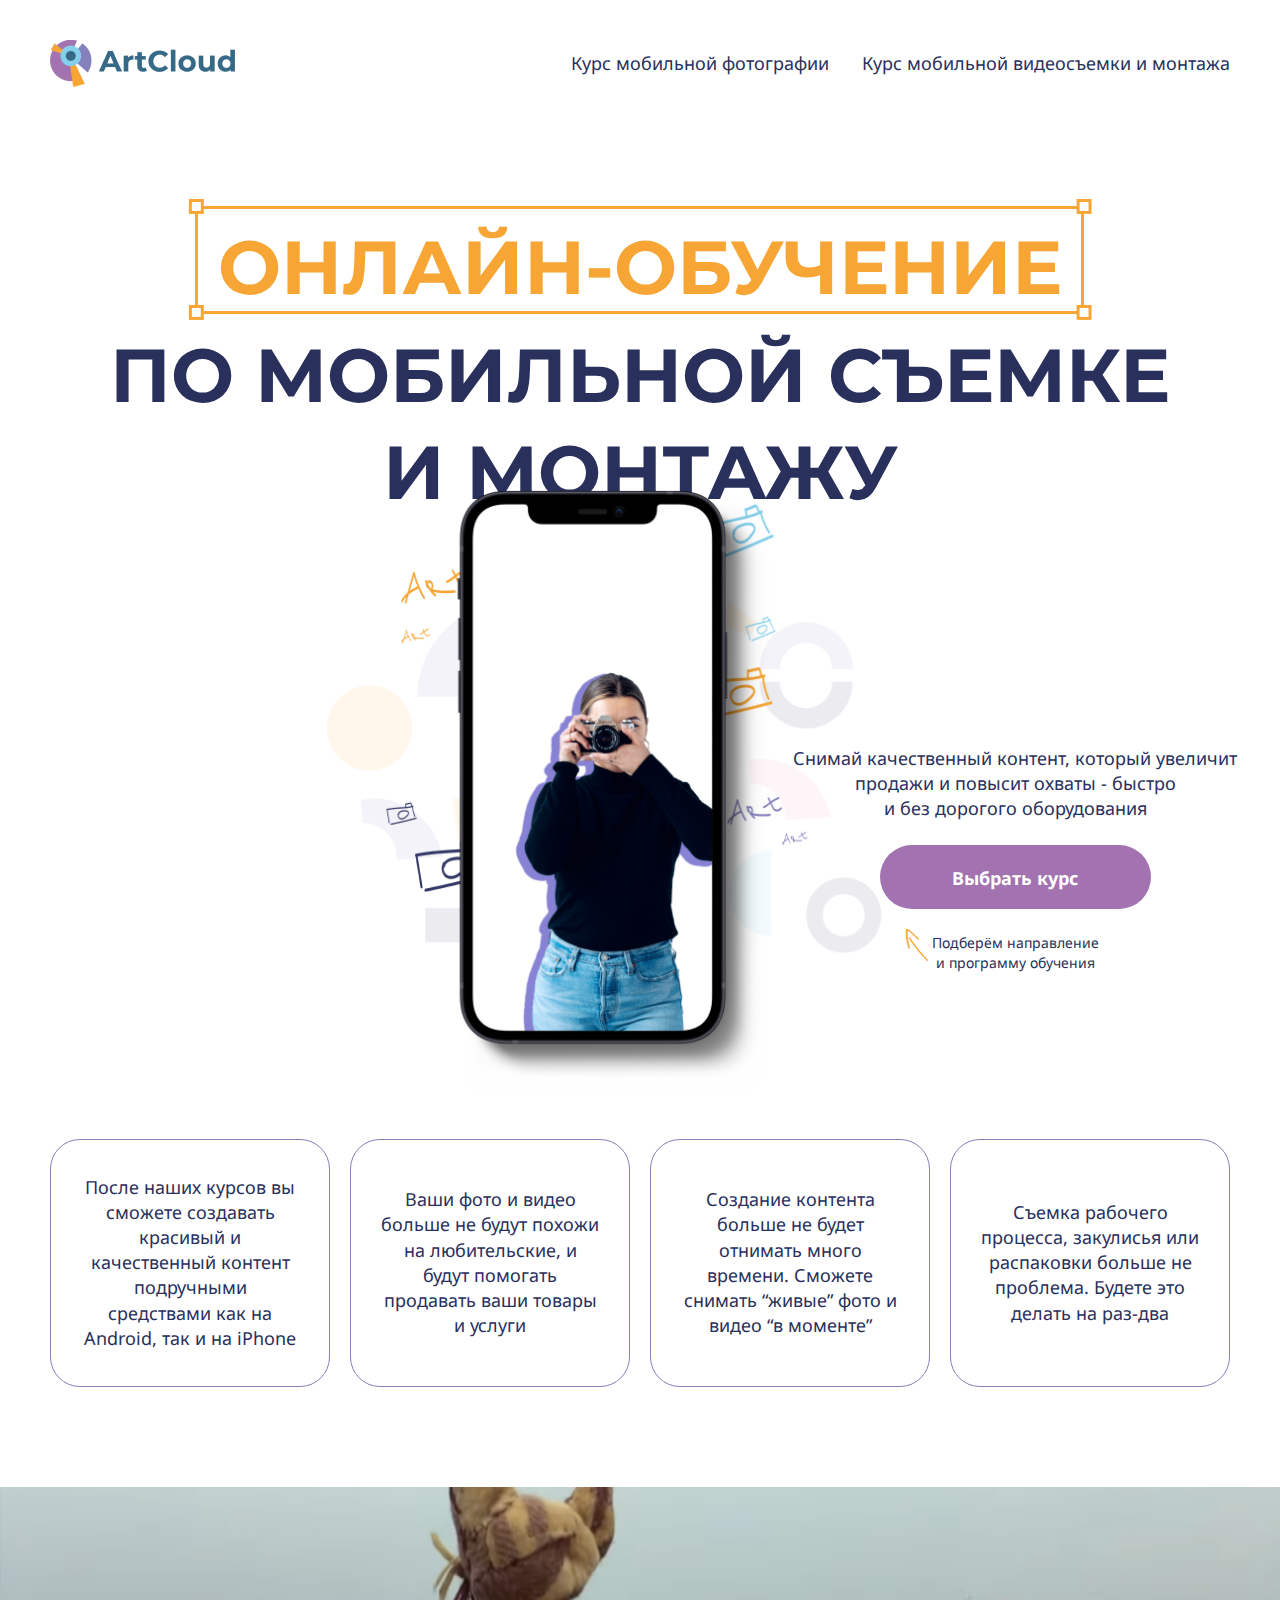
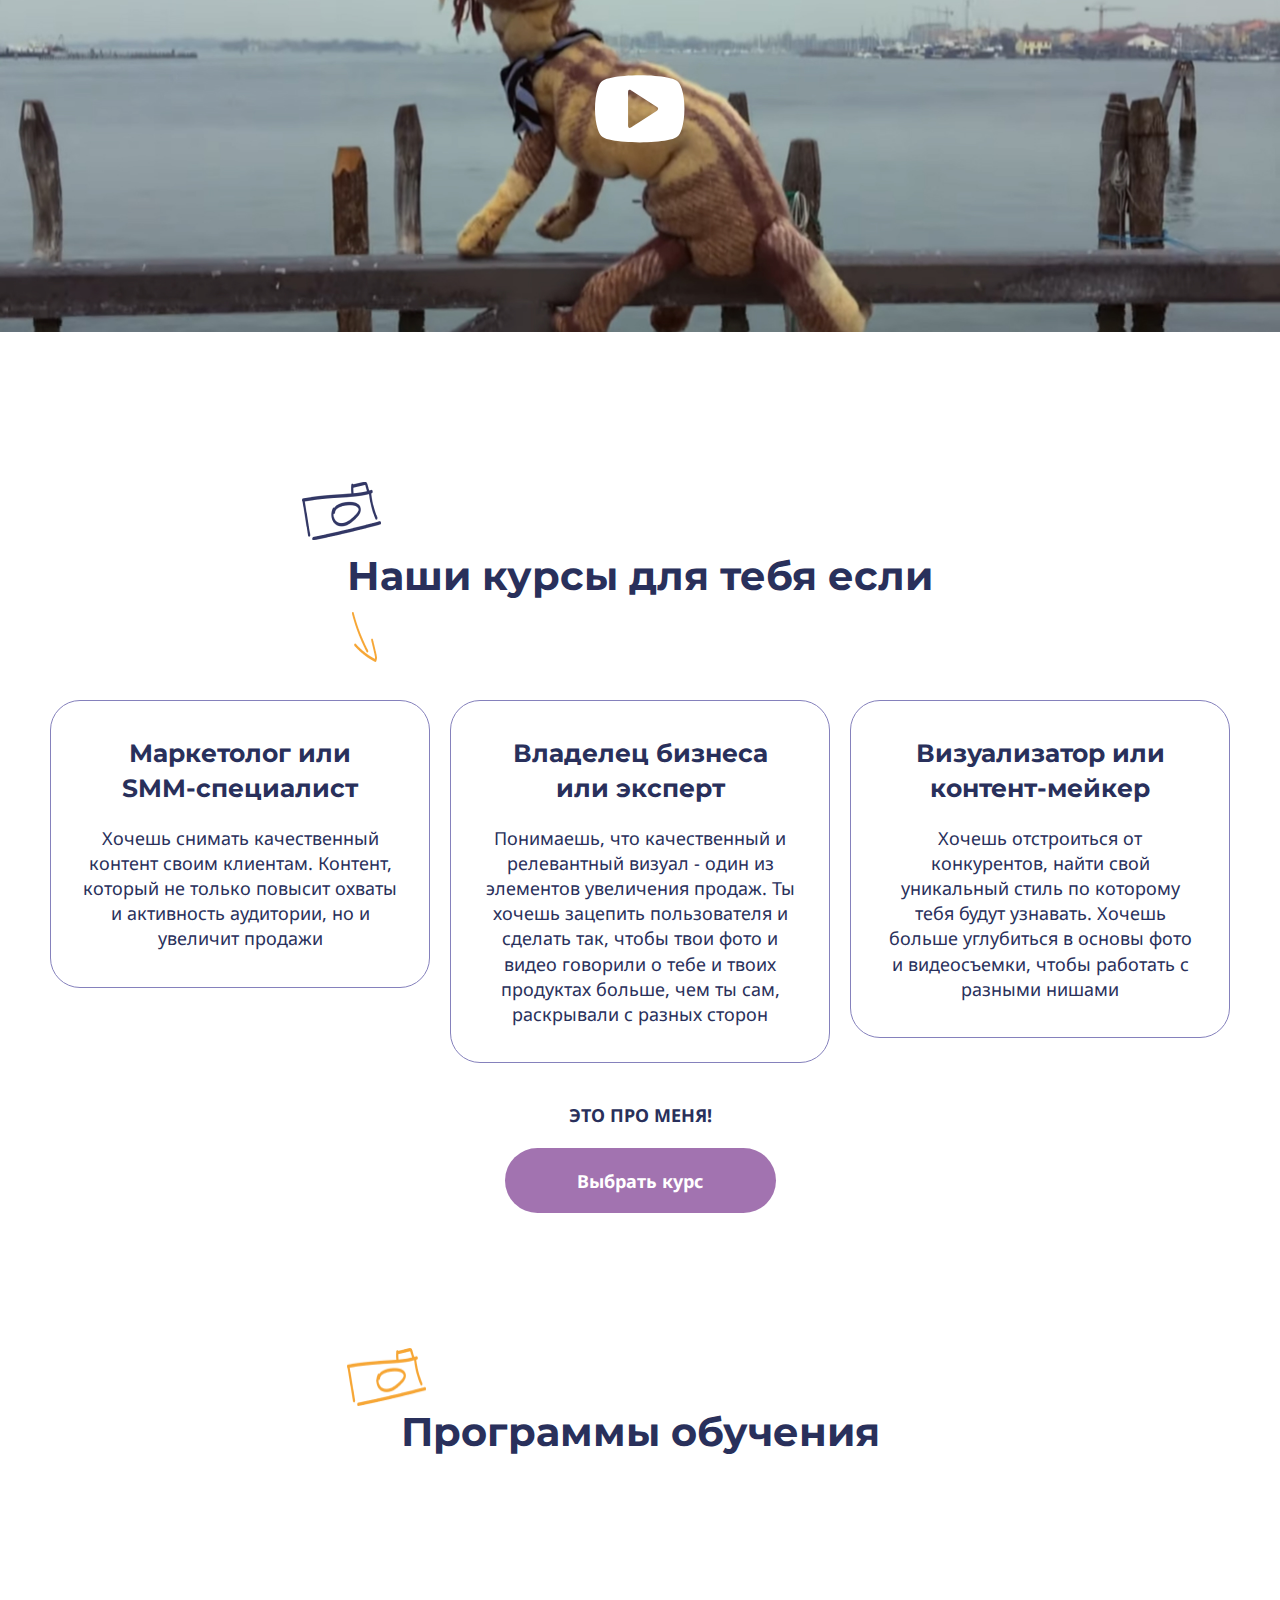
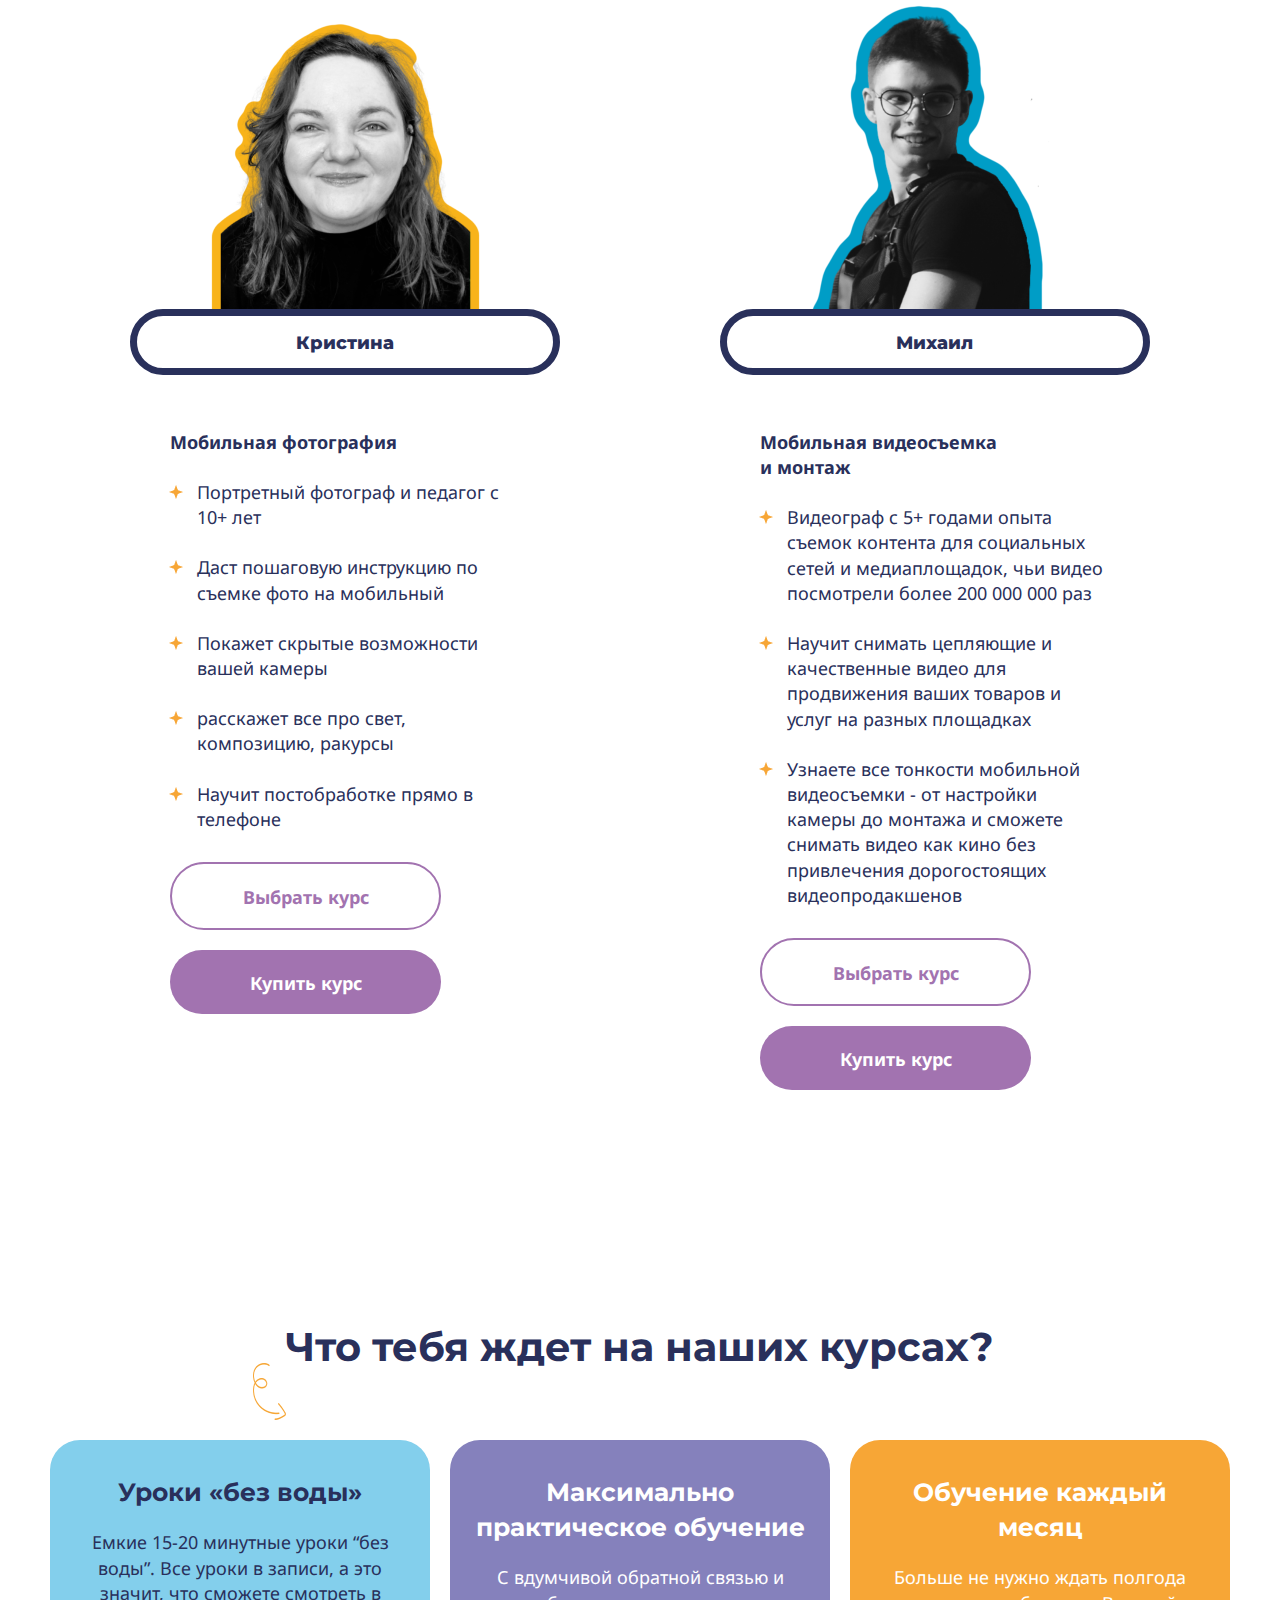
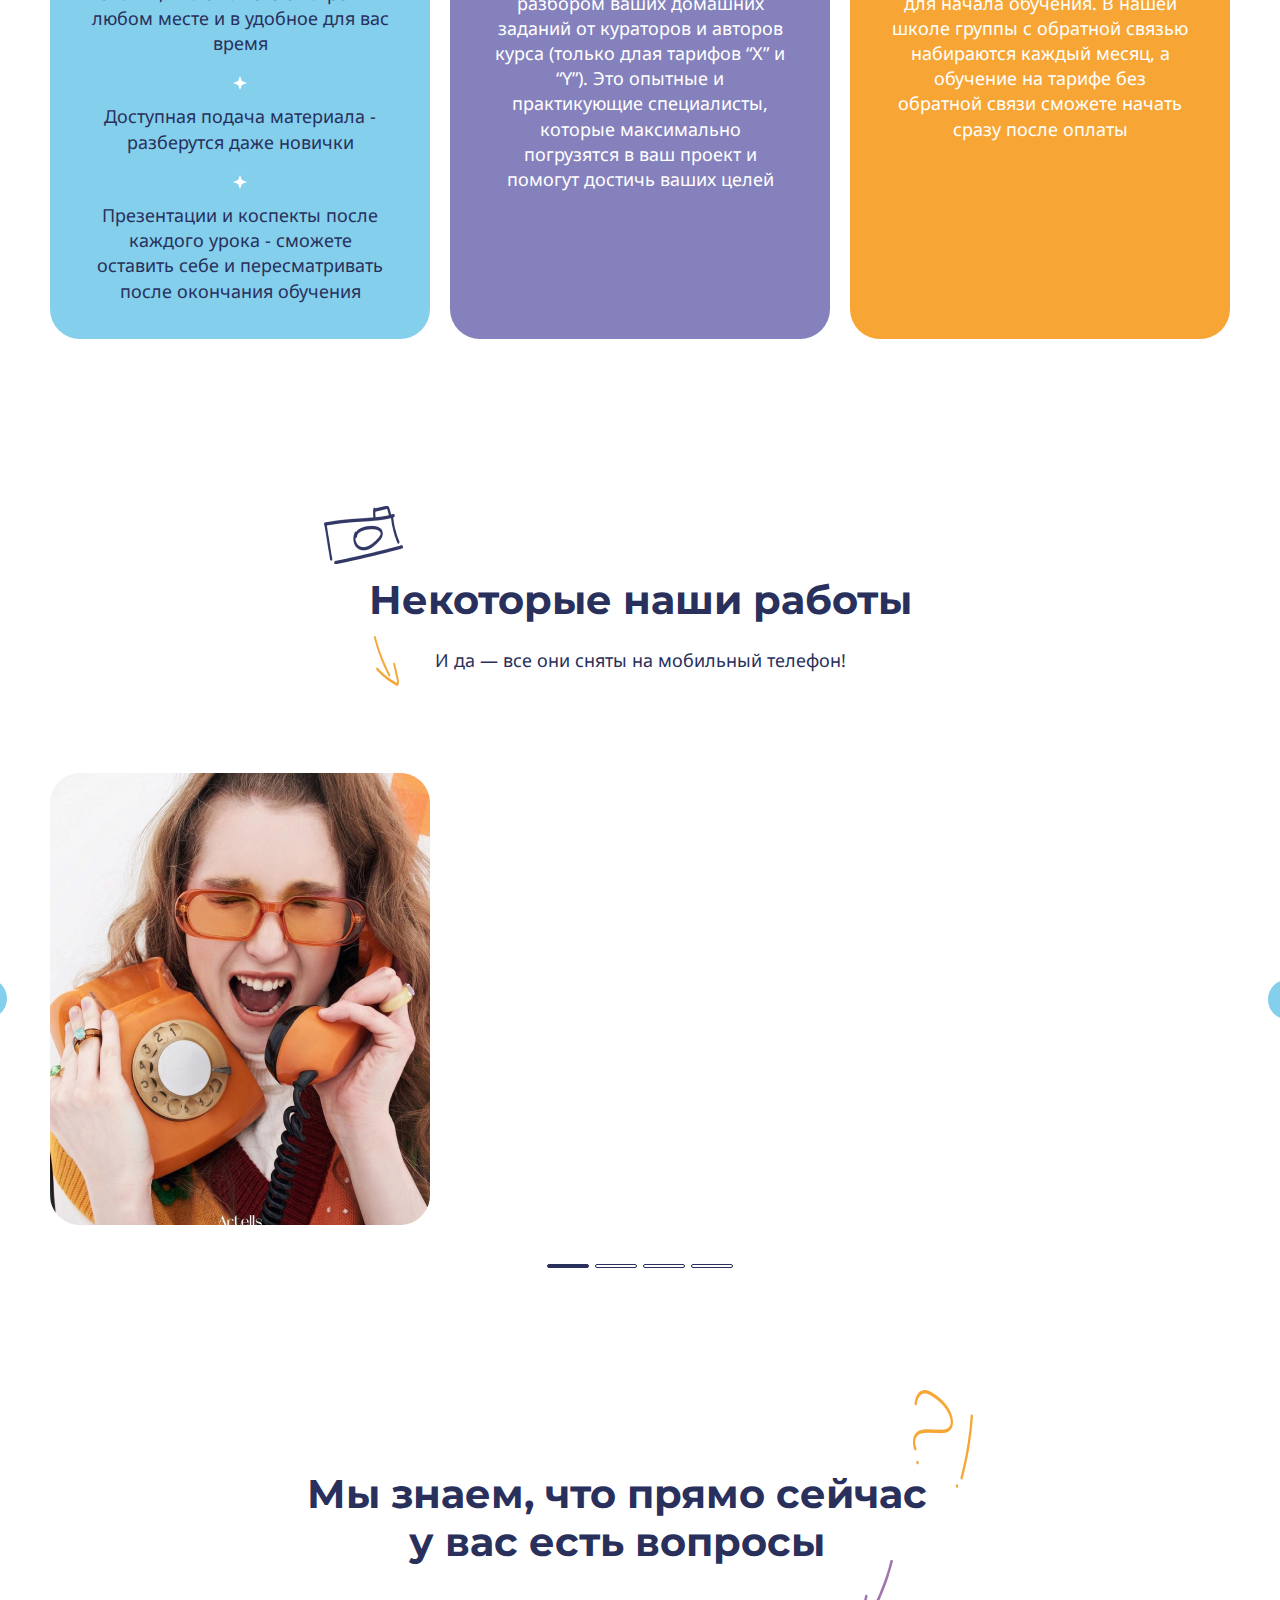
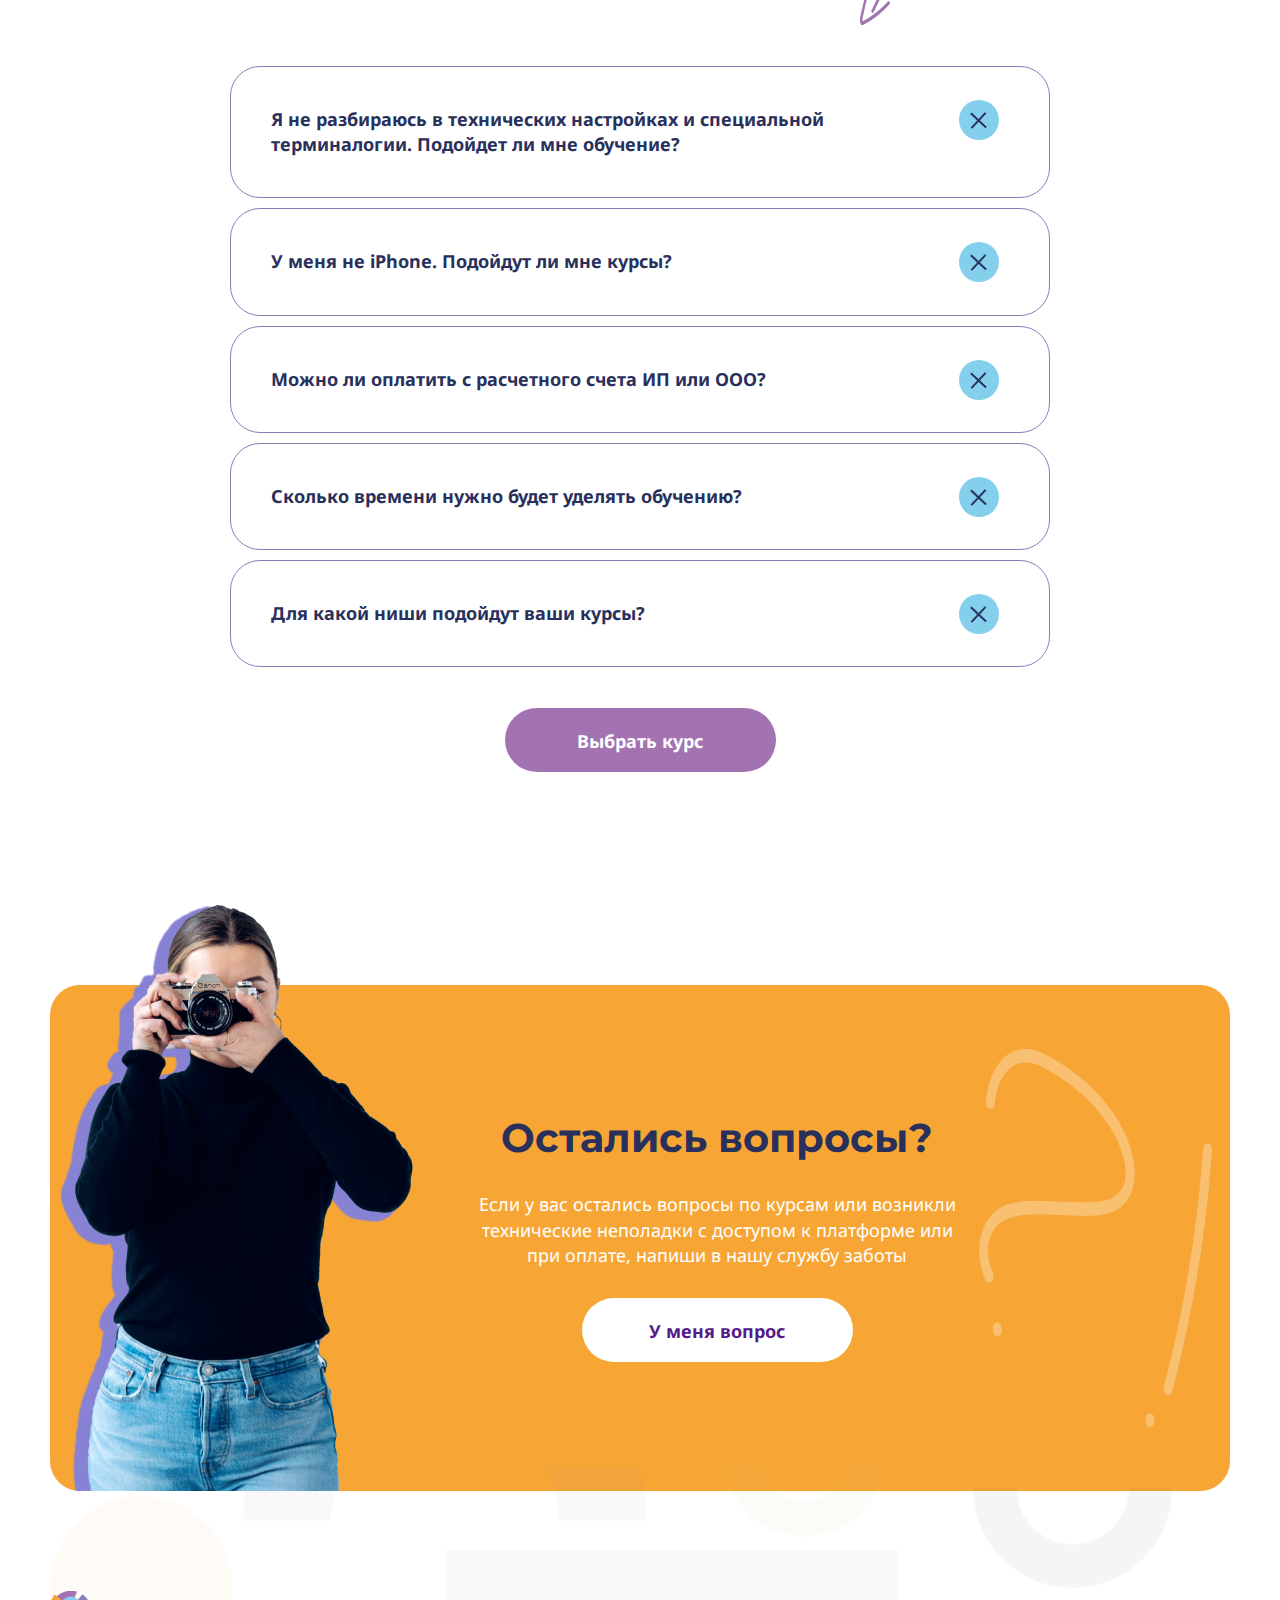
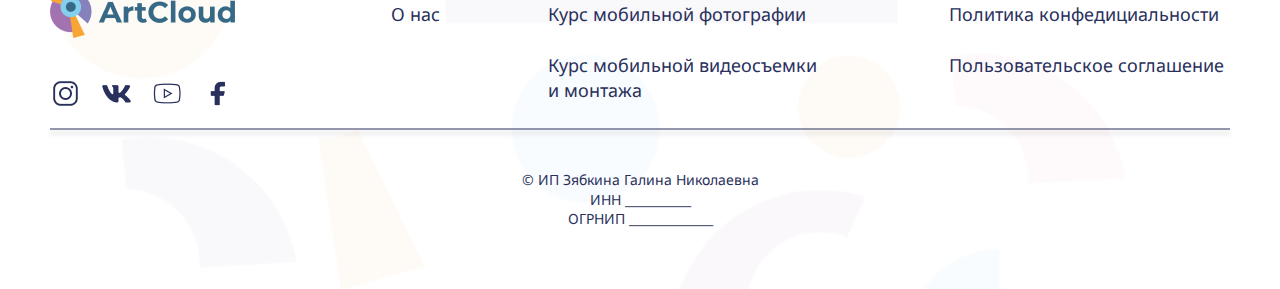
==== app/index.html @ e3976f87 "desktop" ====
<!DOCTYPE html>
<html lang="en">


	<head>
		<meta charset="UTF-8">
		<meta name="viewport" content="width=device-width, initial-scale=1.0">
		<title>Document</title>
		<link rel="stylesheet" href="css/style.min.css">
	</head>


	<body>
		<header class="header">
			<div class="container">
				<nav class="header__nav">
					<a class="header__home" href="index.html">
						<img class="header__logo logo" src="images/logo.png"></img>
					</a>
					<div class="header__links">
						<a class="header__link text" href="mobile_photo.html"> Курс мобильной фотографии </a>
						<a class="header__link text" href="mobile_video.html"> Курс мобильной видеосъемки и монтажа </a>
					</div>
				</nav>
			</div>
		</header>

		<div class="offer">
			<div class="container">
				<h1 class="offer__title title">
					<p class="offer__title_highlighting"> ОНЛАЙН-ОБУЧЕНИЕ </p>
					ПО МОБИЛЬНОЙ СЪЕМКЕ И МОНТАЖУ
				</h1>
				<div class="offer__description">
					<img class="offer__mockup" src="images/mockup.png"></img>
					<div class="offer__call">
						<p class="offer__text text"> Снимай качественный контент, который увеличит <br> продажи и повысит охваты - быстро <br> и без дорогого оборудования </p>
						<a class="offer__btn btn btn_main" href="#"> Выбрать курс </a>
						<p class="offer__sub"> Подберём направление и программу обучения </p>
					</div>
				</div>
				<div class="offer__promises text-block">
					<div class="offer__promise text text-box">
						После наших курсов вы сможете создавать красивый и качественный контент подручными средствами как на Android, так и на iPhone
					</div>
					<div class="offer__promise text text-box">
						Ваши фото и видео больше не будут похожи на любительские, и будут помогать продавать ваши товары и услуги
					</div>
					<div class="offer__promise text text-box">
						Создание контента больше не будет отнимать много времени. Сможете снимать “живые” фото и видео “в моменте”
					</div>
					<div class="offer__promise text text-box">
						Съемка рабочего процесса, закулисья или распаковки больше не проблема. Будете это делать на раз-два
					</div>
				</div>
			</div>
		</div>


		<div class="video">
			<img class="video__img" src="images/video.jpg" alt="rag cat">
			<a class="video__link" data-fancybox href="https://www.youtube.com/watch?v=1WEAJ-DFkHE">
				<svg class="video__play" width="90" height="68" viewBox="0 0 90 68" fill="none" xmlns="http://www.w3.org/2000/svg">
					<path d="M86.6618 13.4105C84.224 5.72429 80.9161 4.12339 71.9959 2.41161C65.859 1.23345 54.9709 0.25 44.7156 0.25C34.4602 0.25 23.5709 1.23423 17.4352 2.41161C8.515 4.12338 5.20714 5.725 2.76929 13.4105C0.815535 19.5734 0 26.1798 0 33.8713C0 41.5627 0.814732 48.1695 2.76929 54.332C5.20714 62.0182 8.515 63.6191 17.4352 65.3309C23.5714 66.5091 34.4602 67.4925 44.7156 67.4925C54.9709 67.4925 65.8602 66.5083 71.9959 65.3309C80.9161 63.6191 84.224 62.0175 86.6618 54.332C88.6156 48.1691 89.4311 41.5627 89.4311 33.8713C89.4311 26.1798 88.6157 19.573 86.6618 13.4105V13.4105ZM61.9761 35.7159L35.9368 52.4339C34.3555 53.4489 33.0629 52.7423 33.0629 50.8638V16.878C33.0629 14.9989 34.3561 14.2929 35.9368 15.3079L61.9761 32.0259C63.5574 33.0408 63.5574 34.7009 61.9761 35.7159V35.7159Z" fill="white"/>
				</svg>
			</a>
		</div>

		
		<div class="conditions">
			<div class="container">
				<div class="orange-arrow">
					<h2 class="conditions__title blue-cam title"> 
						Наши курсы для тебя если
					</h2>
				</div>
				<div class="conditions__list text-block">
					<div class="conditions__list-item condition text-box">
						<h3 class="condition__title title"> Маркетолог или <br> SMM-специалист </h3>
						<div class="condition__text text">  Хочешь снимать качественный контент своим клиентам. Контент, который не только повысит охваты и активность аудитории, но и увеличит продажи </div>
					</div>
					<div class="conditions__list-item condition text-box">
						<h3 class="condition__title title"> Владелец бизнеса <br> или эксперт </h3>
						<div class="condition__text text"> Понимаешь, что качественный и релевантный визуал - один из элементов увеличения продаж. Ты хочешь зацепить пользователя и сделать так, чтобы твои фото и видео говорили о тебе и твоих продуктах больше, чем ты сам, раскрывали с разных сторон </div>
					</div>
					<div class="conditions__list-item condition text-box">
						<h3 class="condition__title title"> Визуализатор или контент-мейкер </h3>
						<div class="condition__text text"> Хочешь отстроиться от конкурентов, найти свой уникальный стиль по которому тебя будут узнавать. Хочешь больше углубиться в основы фото и видеосъемки, чтобы работать с разными нишами </div>
					</div>
				</div>
				<div class="conditions__sub"> Это про меня! </div>
				<a class="conditions__btn btn btn_main" href=""> Выбрать курс </a>
			</div>
		</div>


		<div class="programs">
			<div class="container">
				<h2 class="programs__title orange-cam title"> Программы обучения </h2>
				<div class="programs__authors">
					<div class="programs__author author">
						<img src="images/img_kris.png" alt="Кристина" class="author__img">
						<div class="author__name author__name-female"> Кристина </div>
						<div class="author__specs">
							<h4 class="author__specs-title title"> Мобильная фотография </h4>
							<ul class="author__specs-list">
								<li class="author__specs-item text"> Портретный фотограф и педагог с 10+ лет </li>
								<li class="author__specs-item text"> Даст пошаговую инструкцию по съемке фото на мобильный </li>
								<li class="author__specs-item text"> Покажет скрытые возможности вашей камеры </li>
								<li class="author__specs-item text"> расскажет все про свет, композицию, ракурсы </li>
								<li class="author__specs-item text"> Научит постобработке прямо в телефоне </li>
							</ul>
						</div>
						<div class="author__btn btn btn_side"> Выбрать курс</div>
						<div class="author__btn btn btn_main"> Купить курс </div>
					</div>
					<div class="programs__author author">
						<img src="images/img_mih.png" alt="Михаил" class="author__img">
						<div class="author__name author__name-male"> Михаил </div>
						<div class="author__specs">
							<h4 class="author__specs-title title"> Мобильная видеосъемка <br> и монтаж </h4>
							<ul class="author__specs-list">
								<li class="author__specs-item text"> Видеограф с 5+ годами опыта съемок контента для социальных сетей и медиаплощадок, чьи видео посмотрели более 200 000 000 раз </li>
								<li class="author__specs-item text"> Научит снимать цепляющие и качественные видео для продвижения ваших товаров и услуг на разных площадках </li>
								<li class="author__specs-item text"> Узнаете все тонкости мобильной видеосъемки - от настройки камеры до монтажа и сможете снимать видео как кино без привлечения дорогостоящих видеопродакшенов </li>
							</ul>
						</div>
						<div class="author__btn btn btn_side"> Выбрать курс </div>
						<div class="author__btn btn btn_main"> Купить курс </div>
					</div>
				</div>
			</div>
		</div>


		<div class="expectations">
			<div class="container">
				<h2 class="expectations__title orange-curve-arrow title"> Что тебя ждет на наших курсах? </h2>
				<div class="expectations__list text-block">
					<div class="expectations__list-item1 expectation text-box">
						<h3 class="expectation__title title"> Уроки «без воды» </h3>
						<div class="expectation__text text"> Емкие 15-20 минутные уроки “без воды”. Все уроки в записи, а это значит, что сможете смотреть в любом месте и в удобное для вас время </div>
						<svg class="expectation__separator separator" width="14" height="14" viewBox="0 0 14 14" fill="none" xmlns="http://www.w3.org/2000/svg">
							<path d="M7 0L8.89064 5.10936L14 7L8.89064 8.89064L7 14L5.10936 8.89064L0 7L5.10936 5.10936L7 0Z" fill="white"/>
						</svg>	
						<div class="expectation__text text"> Доступная подача материала - разберутся даже новички </div>
						<svg class="expectation__separator separator" width="14" height="14" viewBox="0 0 14 14" fill="none" xmlns="http://www.w3.org/2000/svg">
							<path d="M7 0L8.89064 5.10936L14 7L8.89064 8.89064L7 14L5.10936 8.89064L0 7L5.10936 5.10936L7 0Z" fill="white"/>
						</svg>						
						<div class="expectation__text text">  Презентации и коспекты после каждого урока - сможете оставить себе и пересматривать после окончания обучения </div>
					</div>
					<div class="expectations__list-item2 expectation text-box">
						<h3 class="expectation__title title"> Максимально практическое обучение </h3>
						<div class="expectation__text text"> С вдумчивой обратной связью и разбором ваших домашних заданий от кураторов и авторов курса (только длая тарифов “X” и “Y”). Это опытные и практикующие специалисты, которые максимально погрузятся в ваш проект и помогут достичь ваших целей </div>
					</div>
					<div class="expectations__list-item3 expectation text-box">
						<h3 class="expectation__title title"> Обучение каждый месяц </h3>
						<div class="expectation__text text"> Больше не нужно ждать полгода для начала обучения. В нашей школе группы с обратной связью набираются каждый месяц, а обучение на тарифе без обратной связи сможете начать сразу после оплаты</div>
					</div>
				</div>
			</div>
		</div>


		<div class="portfolio">
			<div class="container">
				<div class="orange-arrow">
					<h2 class="portfolio__title blue-cam title"> 
						Некоторые наши работы
					</h2>
				</div>
				<div class="portfolio__text text"> 
					<p> И да — все они сняты на мобильный телефон! </p>
				</div>
				<div class="portfolio__slider slider">
					<div class="portfolio__slide slider__item">
						<img src="images/slide1.jpg" alt="">
					</div>
					<div class="portfolio__slide  slider__item">
						<img src="images/slide2.jpg" alt="">
					</div>
					<div class="portfolio__slide  slider__item">
						<img src="images/slide3.jpg" alt="">
					</div>
					<div class="portfolio__slide slider__item">
						<img src="images/slide1.jpg" alt="">
					</div>
				</div>
			</div>
		</div>


		<div class="faq">
			<div class="container">
				<div class="orange-marks">
					<h2 class="faq__title lavander-arrow title"> 
						Мы знаем, что прямо сейчас у вас есть вопросы 
					</h2>
				</div>
				<div class="faq__questions text-block">
					<div class="faq__question-item question question text-box">
						<h4 class="question__title title"> Я не разбираюсь в технических настройках и специальной терминалогии. Подойдет ли мне обучение? </h4>
						<div class="question__text text"> Lorem, ipsum dolor sit amet consectetur adipisicing elit. Possimus repudiandae magni accusamus porro modi asperiores veniam consectetur eum nisi labore maiores natus, tenetur, accusantium eius doloremque blanditiis minus, laborum culpa.
						Porro saepe eaque obcaecati aperiam nemo distinctio voluptates quam, ducimus sunt temporibus modi ipsum alias repellendus. Dolorum iste eum sint error rem asperiores perspiciatis alias, ea, labore illo atque obcaecati.
						Placeat quia soluta beatae nobis quod deserunt voluptas consequuntur laborum veritatis corrupti accusantium natus laboriosam reiciendis officia doloribus est quasi culpa ad dolorum aliquid, sit minus nulla deleniti. Animi, in.
						Voluptates, impedit placeat! Earum non totam voluptatibus incidunt esse, ratione numquam quo magnam minus iusto quibusdam nulla quas tempora fugit quod commodi enim ducimus vero! Eius error debitis minus ullam.
						Amet provident aut maxime fuga, repudiandae, nulla suscipit eaque id voluptate itaque impedit obcaecati pariatur, veniam saepe laborum adipisci sint quos quia. Quam, ad consequatur. Distinctio cum dolores repudiandae voluptatum!
						Quia, itaque modi explicabo eum excepturi incidunt nam non id reiciendis mollitia natus pariatur voluptatum quo porro, perspiciatis laboriosam sapiente. Enim facere iste aperiam a accusantium fugit nesciunt, voluptatibus veniam!
						Dicta aliquam inventore repellat mollitia nemo, libero ut veniam vitae quam quos ad? Temporibus facere, corporis voluptas dolores dolorem vero animi facilis rem eveniet amet assumenda, quaerat iusto recusandae illo!
						Sunt quos quas animi voluptatem modi, sapiente perferendis perspiciatis laudantium ab magnam autem a? Ullam deleniti consequuntur aperiam sequi temporibus earum! Neque molestias nihil, quas ducimus porro nisi nobis amet.
						Quis necessitatibus soluta commodi in ad officia quae, veniam, nesciunt dignissimos deserunt laborum architecto quibusdam minus impedit cum obcaecati. Dolores ipsum magni ut facilis quod veritatis placeat non unde animi!
						Id hic alias enim qui, aliquid quas maiores ipsum sunt laboriosam iste nobis nostrum debitis sint, nisi quisquam quidem quod tenetur atque tempore provident necessitatibus animi eligendi voluptate. Aliquam, fugit. </div>
					</div>
					<div class="faq__question-item question text-box">
						<h4 class="question__title title"> У меня не iPhone. Подойдут ли мне курсы? </h4>
						<div class="question__text question__text text"> Lorem ipsum dolor, sit amet consectetur adipisicing elit. Atque accusantium reprehenderit porro animi! Eveniet optio id, sapiente officia soluta aliquam? Tempora quasi eum quidem repudiandae consequatur perspiciatis animi possimus repellat.
						Explicabo facilis in laudantium quibusdam soluta porro illum distinctio deserunt. Eum officiis tenetur facilis impedit. Veritatis voluptatum harum delectus laudantium debitis eos esse asperiores et architecto sapiente, eligendi illum eum.
						Pariatur maxime, velit magni, illo atque quas omnis molestiae mollitia esse est aut fugiat nesciunt. Minima deleniti voluptates minus beatae earum cumque laudantium vero quasi. Tenetur est placeat suscipit nam!
						Consectetur, libero ad modi deleniti, harum consequatur quidem nemo magnam cupiditate culpa molestiae? Placeat labore nam, dicta incidunt nisi, facilis possimus eius laudantium autem nulla ipsa qui fugiat, maxime distinctio!
						Quo atque ea repudiandae laboriosam, quasi harum sed unde voluptatibus velit neque. Assumenda qui, neque vel eligendi eius odio sit non illo corporis aut beatae saepe excepturi officia fugit maxime. </div>
					</div>
					<div class="faq__question-item question text-box">
						<h4 class="question__title title"> Можно ли оплатить с расчетного счета ИП или ООО? </h4>
						<div class="question__text question__text text"> Lorem, ipsum dolor sit amet consectetur adipisicing elit. A repellat officiis asperiores voluptatum dignissimos aspernatur eligendi magnam cum! Laboriosam provident debitis ex quasi repellat praesentium, tempore doloremque eum pariatur cumque?
						Ea quas alias numquam similique quo ullam dolor voluptatum minus asperiores, repellendus veritatis maiores iusto velit, assumenda harum provident quis modi, voluptatibus laboriosam deserunt illum. Magni eius dolorem quibusdam id?
						Architecto quia molestiae accusamus officiis molestias repellat magni maxime et eos illo, nostrum debitis perferendis aut autem eveniet minima veritatis obcaecati accusantium dignissimos sint deserunt sed? Accusantium nobis maxime delectus. </div>
					</div>
					<div class="faq__question-item question text-box">
						<h4 class="question__title title"> Сколько времени нужно будет уделять обучению? </h4>
						<div class="question__text question__text text"> Lorem ipsum dolor sit amet consectetur adipisicing elit. In, sit, voluptatum expedita nesciunt atque accusamus vitae tenetur laudantium, iure inventore explicabo maxime perspiciatis dignissimos quae beatae ab? Non, consectetur fugiat.
						Iure mollitia quibusdam, ad labore adipisci maxime voluptates sed voluptas excepturi perferendis accusantium officia quo atque placeat doloremque quia dolore perspiciatis, modi corrupti sapiente! Animi natus omnis minus assumenda quam? </div>
					</div>
					<div class="faq__question-item question text-box">
						<h4 class="question__title title"> Для какой ниши подойдут ваши курсы? </h4>
						<div class="question__text question__text text"> Lorem ipsum dolor sit amet consectetur adipisicing elit. Illo at ducimus vero ex ab sunt nulla aspernatur, iste adipisci non neque doloribus molestias minima, quo sint! Dolorum accusantium ipsa dolore? </div>
					</div>
				</div>
				<div class="faq__button btn btn_main"> Выбрать курс </div>
			</div>
		</div>


		<div class="conclusion"></div>
			<div class="container">
				<div class="conclusion__block">
					<img src="images/girl_with_a_camera.png" alt="" class="conclusion__img">
					<div class="conclusion__questions">
						<h2 class="conclusion__title title"> Остались вопросы? </h2>
						<p class="conclusion__text text">
							Если у вас остались вопросы по курсам или возникли технические неполадки с доступом к платформе или при оплате, напиши в нашу службу заботы
						</p>
						<a href="" class="conclusion__btn btn"> У меня вопрос </a>
					</div>
					<img  class="conclusion__marks" src="images/white_marks.png" alt="">
				</div>
			</div>
		</div>


		<div class="container">
			<footer class="footer">
				<div class="footer__links">
					<div class="footer__contacts">
						<a class="footer__home" href="index.html">
							<img class="footer__logo logo" src="images/logo.png"></img>
						</a>
						<div class="footer__social">
							<img class="footer__social-img" src="images/icon_inst.png" alt="">
							<img class="footer__social-img" src="images/icon_vk.png" alt="">
							<img class="footer__social-img" src="images/icon_yt.png" alt="">
							<img class="footer__social-img" src="images/icon_fb.png" alt="">
						</div>
					</div>
					<div class="footer__about text"> О нас </div>
					<ul class="footer__courses">
						<a class="footer__course text" href="mobile_photo.html"> Курс мобильной фотографии </a>
						<a class="footer__course text" href="mobile_video.html"> Курс мобильной видеосъемки и монтажа </a>
					</ul>
					<ul class="footer__policy">
						<li class="footer__policy-item text"> Политика конфедициальности </li>
						<li class="footer__policy-item text"> Пользовательское соглашение </li>
					</ul>
				</div>
				<div class="footer__separator"></div>
				<ul class="footer__business">
					<li class="footer__business-item"> © ИП Зябкина Галина Николаевна </li>
					<li class="footer__business-item"> ИНН ___________ </li>
					<li class="footer__business-item"> ОГРНИП ______________ </li>
				</ul>
			</footer>
		</div>


		<script src="js/main.min.js"></script>
	</body>
</html>
---- app/css/style.min.css ----
@import"https://fonts.googleapis.com/css2?family=Montserrat:wght@700;800&family=Inter:wght@700&family=Noto+Sans:wght@400;700&display=swap";html{-webkit-box-sizing:border-box;box-sizing:border-box}*,*::after,*::before{-webkit-box-sizing:inherit;box-sizing:inherit}ul[class],ol[class]{padding:0}body,h1,h2,h3,h4,h5,h6,p,ul,ol,li,figure,figcaption,blockquote,dl,dd{margin:0}ul[class]{list-style:none}img{max-width:100%;display:block}input,button,textarea,select{font:inherit}a{text-decoration:none}html,body{height:100%}.wrapper{overflow:hidden}body{overflow-x:hidden}h1{font:normal 700 40px/120% "Montserrat",sans-serif;font-size:75px;line-height:130%}h2{font:normal 700 40px/120% "Montserrat",sans-serif}h3{font:normal 700 40px/120% "Montserrat",sans-serif;font-size:25px;line-height:140%}h4{font:normal 700 18px/140% "Noto Sans",sans-serif;font-size:18px}.title{color:#29305b;text-align:center}.text{font:normal 400 18px/140% "Noto Sans",sans-serif;color:#29305b}.wrapper{display:-webkit-box;display:-ms-flexbox;display:flex;-webkit-box-orient:vertical;-webkit-box-direction:normal;-ms-flex-direction:column;flex-direction:column;min-height:100%}.main{-webkit-box-flex:1;-ms-flex:1 0 auto;flex:1 0 auto}.footer{-webkit-box-flex:0;-ms-flex:0 0 auto;flex:0 0 auto}.container{max-width:1200px;margin:0 auto;padding:0 10px}.btn{width:271px;padding:21px 28px 18px 28px;display:-webkit-box;display:-ms-flexbox;display:flex;-webkit-box-pack:center;-ms-flex-pack:center;justify-content:center;text-decoration:none;border-radius:100px;font:normal 700 18px/140% "Noto Sans",sans-serif;margin:0 auto;cursor:pointer;white-space:nowrap}.btn_main{background:#a273b0;color:#fff}.btn_main:hover{background-color:#855b92;border-color:#fff}.btn_side{border:2px solid #a273b0;background:#fff;color:#a273b0}.btn_side:hover{background:#a273b0;border-color:#fff;color:#fff}.btn_side:active{background-color:#855b92;border-color:#fff}.text-block{display:-webkit-box;display:-ms-flexbox;display:flex;gap:20px;text-align:center}.text-box{border:1px solid #8581bc;border-radius:30px}.blue-cam{position:relative;display:-webkit-box;display:-ms-flexbox;display:flex;-webkit-box-pack:center;-ms-flex-pack:center;justify-content:center}.blue-cam:before{content:"";background:url(../images/blue_camera.png) 0 0/100% 100% no-repeat;position:absolute;left:-45px;top:-70px;width:79px;height:58px}.orange-cam{position:relative;margin-left:-79px;display:-webkit-box;display:-ms-flexbox;display:flex;-webkit-box-pack:center;-ms-flex-pack:center;justify-content:center;position:relative}.orange-cam:before{content:"";background:url(../images/orange_camera.png) 0 0/100% 100% no-repeat;position:relative;left:25px;top:-60px;width:79px;height:58px}.orange-arrow{position:relative;margin-left:-25px;display:-webkit-box;display:-ms-flexbox;display:flex;-webkit-box-pack:center;-ms-flex-pack:center;justify-content:center;position:relative}.orange-arrow:before{content:"";background:url(../images/orange_arrow.png) 0 0/100% 100% no-repeat;position:relative;left:30px;top:60px;width:25px;height:50px}.white-arrow{position:relative;margin-left:-25px;display:-webkit-box;display:-ms-flexbox;display:flex;-webkit-box-pack:center;-ms-flex-pack:center;justify-content:center}.white-arrow:before{content:"";background:url(../images/white_arrow.png) 0 0/100% 100% no-repeat;position:absolute;left:10px;top:200px;width:31px;height:61px}.orange-curve-arrow{position:relative;margin-left:-33px;display:-webkit-box;display:-ms-flexbox;display:flex;-webkit-box-pack:center;-ms-flex-pack:center;justify-content:center;position:relative}.orange-curve-arrow:before{content:"";background:url(../images/orange_curve_arrow.png) 0 0/100% 100% no-repeat;position:relative;left:0px;top:40px;width:33px;height:57px}.orange-marks{position:relative;margin-left:30px;display:-webkit-box;display:-ms-flexbox;display:flex;-webkit-box-pack:center;-ms-flex-pack:center;justify-content:center;position:relative}.orange-marks:after{content:"";background:url(../images/orange_marks.png) 0 0/100% 100% no-repeat;position:relative;left:-60px;top:-80px;width:60px;height:98px}.lavander-arrow{position:relative;margin-left:16px;display:-webkit-box;display:-ms-flexbox;display:flex;-webkit-box-pack:center;-ms-flex-pack:center;justify-content:center;position:relative}.lavander-arrow:after{content:"";background:url(../images/lavander_arrow.png) 0 0/100% 100% no-repeat;position:relative;left:-80px;top:90px;min-width:33px;height:65px}.little-lavander-arrow{position:relative;margin-left:16px;display:-webkit-box;display:-ms-flexbox;display:flex;-webkit-box-pack:center;-ms-flex-pack:center;justify-content:center;position:relative}.little-lavander-arrow:after{content:"";background:url(../images/lavander_arrow.png) 0 0/100% 100% no-repeat;position:relative;left:-30px;top:70px;min-width:33px;height:65px}.art-cam{position:relative;display:-webkit-box;display:-ms-flexbox;display:flex;-webkit-box-orient:vertical;-webkit-box-direction:normal;-ms-flex-direction:column;flex-direction:column;margin-left:0px;position:relative}.art-cam:before{content:"";background:url(../images/art_cam_1.png) 0 0/100% 100% no-repeat;position:absolute;left:170px;top:-40px;width:73px;height:60px}.art-cam:after{content:"";background:url(../images/art_cam_2.png) 0 0/100% 100% no-repeat;position:absolute;right:-50px;bottom:-40px;width:92px;height:53px}.shadow{position:absolute;width:702px;height:702px;background:rgba(135,130,212,.25);-webkit-filter:blur(100px);filter:blur(100px)}.shadow__pattern{width:254px;height:173px}.header{position:relative}.header__nav{display:-webkit-box;display:-ms-flexbox;display:flex;-webkit-box-pack:justify;-ms-flex-pack:justify;justify-content:space-between;padding-top:40px}.header__links{display:-webkit-box;display:-ms-flexbox;display:flex;gap:33px}.header__link{display:-webkit-box;display:-ms-flexbox;display:flex;-webkit-box-align:center;-ms-flex-align:center;align-items:center}.header__link:hover{opacity:.8}.header__home:hover{opacity:.8}.header__shadow{top:-300px;right:-300px}.header__pattern{position:absolute;top:0;right:0}.offer{margin-bottom:100px}.offer__title{padding:112px 24px 0 24px}.offer__title_highlighting{color:#f7a636;background:url(../images/title_bg_main.svg) 0 0/100% 95% no-repeat;padding:10px;padding-top:20px}.offer__description{display:-webkit-box;display:-ms-flexbox;display:flex;-webkit-box-align:end;-ms-flex-align:end;align-items:flex-end}.offer__sub{font:normal 400 14px/140% "Noto Sans",sans-serif;color:#29305b;width:170px;text-align:center;position:relative}.offer__sub:before{content:"";position:absolute;background:url(../images/orange_arrow.png) 0 0/70% no-repeat;width:25px;height:50px;left:-30px;top:-20px;-webkit-transform:scale(1, -1) rotate(60deg);-ms-transform:scale(1, -1) rotate(60deg);transform:scale(1, -1) rotate(60deg)}.offer__mockup{padding-left:26%;padding-bottom:45px;margin-top:-33px;margin-left:-30px;height:650px}.offer__call{display:-webkit-box;display:-ms-flexbox;display:flex;-webkit-box-orient:vertical;-webkit-box-direction:normal;-ms-flex-direction:column;flex-direction:column;-webkit-box-align:center;-ms-flex-align:center;align-items:center;gap:24px;margin-left:-120px;min-width:506px;padding-bottom:166px}.offer__text{text-align:center}.offer__promises{display:-webkit-box;display:-ms-flexbox;display:flex;gap:20px}.offer__promise{display:-webkit-box;display:-ms-flexbox;display:flex;-webkit-box-align:center;-ms-flex-align:center;align-items:center;padding:35px 30px;width:280px}.video{margin-bottom:220px;position:relative;display:-webkit-box;display:-ms-flexbox;display:flex;-webkit-box-pack:center;-ms-flex-pack:center;justify-content:center}.video__play{position:absolute;top:50%;left:50%;-webkit-transform:translate(-50%, -50%);-ms-transform:translate(-50%, -50%);transform:translate(-50%, -50%);cursor:pointer}.video__img{position:relative}.conditions__title{margin-bottom:100px}.conditions__list{-webkit-box-align:start;-ms-flex-align:start;align-items:start;margin-bottom:40px}.conditions__list-item{width:380px;padding:35px 30px}.conditions__sub{text-transform:uppercase;color:#29305b;font:normal 700 18px/140% "Noto Sans",sans-serif;text-align:center;margin-bottom:20px}.conditions__btn{margin-bottom:195px}.condition__title{margin-bottom:20px}.programs{margin-bottom:213px}.programs__title{margin-bottom:129px}.programs__authors{display:-webkit-box;display:-ms-flexbox;display:flex;-ms-flex-pack:distribute;justify-content:space-around}.programs__author{width:430px}.author__img{margin:0 auto}.author__name{font:normal 800 18px/140% "Montserrat",sans-serif;color:#29305b;border:7px solid #29305b;border-radius:100px;display:-webkit-box;display:-ms-flexbox;display:flex;-webkit-box-pack:center;-ms-flex-pack:center;justify-content:center;-webkit-box-align:center;-ms-flex-align:center;align-items:center;padding:15px 28px 12px 27px;background:#fff;margin-bottom:55px}.author__name-male{position:relative;margin-top:-53px}.author__name-female{position:relative;margin-top:-20px}.author__specs{padding:0 40px}.author__specs-title{text-align:left;margin-bottom:25px}.author__specs-list{margin-bottom:30px;margin-left:20px}.author__specs-item{margin-bottom:25px;padding-left:7px;list-style:square url(../images/star.png) outside}.author__btn{margin-bottom:20px;margin-left:40px}.expectations{margin-bottom:237px}.expectations__title{margin-bottom:60px}.expectations__list-item1{background-color:#83cfec}.expectations__list-item2{background-color:#8581bc}.expectations__list-item2 .title{color:#fff}.expectations__list-item2 .text{color:#fff}.expectations__list-item3{background-color:#f7a636}.expectations__list-item3 .title{color:#fff}.expectations__list-item3 .text{color:#fff}.expectation{width:380px;padding:35px 0;border:none}.expectation__title{padding:0 20px 20px}.expectation__text{padding:0 40px}.expectation__separator{margin:20px 0 10px}.portfolio{margin-bottom:245px;position:relative}.portfolio__title{margin-bottom:80px;display:block;position:relative}.portfolio__title:last-child{margin-bottom:64px}.portfolio__title_highlighting{display:inline;color:#f7a636}.portfolio__text{margin-bottom:100px;margin-top:-40px;text-align:center}.portfolio__slider{margin-bottom:40px}.portfolio__sub{width:840px;margin:120px auto 40px}.portfolio__shadow{top:800px;left:-300px}.faq{width:840px;margin:0 auto;margin-bottom:213px;position:relative}.faq__title{width:680px;margin-bottom:100px}.faq__questions{-webkit-box-orient:vertical;-webkit-box-direction:normal;-ms-flex-direction:column;flex-direction:column;gap:10px;margin-bottom:41px}.faq__shadow{top:-300px;right:-900px}.question{padding:40px 140px 20px 40px;position:relative}.question__title{text-align:left;margin-bottom:20px;cursor:pointer}.question__title_active:before{-webkit-transform:rotate(45deg);-ms-transform:rotate(45deg);transform:rotate(45deg)}.question__title:before{content:"";position:absolute;background:url(../images/cross.svg);width:45px;height:45px;top:30px;right:48px;cursor:pointer;-webkit-transition:-webkit-transform .3s;transition:-webkit-transform .3s;-o-transition:transform .3s;transition:transform .3s;transition:transform .3s, -webkit-transform .3s}.question__title:hover{opacity:.8}.question__text{text-align:left;overflow:hidden;padding-bottom:20px}.conclusion__block{background-color:#f7a636;display:-webkit-box;display:-ms-flexbox;display:flex;border-radius:30px;-webkit-box-align:center;-ms-flex-align:center;align-items:center;position:relative}.conclusion__questions{padding:123px 12px 123px 45px}.conclusion__img{margin-top:-100px;left:0;top:0;width:372px;height:606px}.conclusion__title{margin-bottom:30px}.conclusion__text{margin-bottom:30px;color:#fff;text-align:center;width:500px}.conclusion__marks{width:233px;height:378px}.conclusion__btn{background-color:#fff;border:none}.conclusion__btn:active{border:2px solid #fff;color:#fff;background-color:rgba(0,0,0,0)}.conclusion__shadow{top:-500px;left:-800px}.footer{padding-bottom:60px;padding-top:125px;margin-top:-25px;background:url(../images/footer_pattern.png);position:relative}.footer__links{display:-webkit-box;display:-ms-flexbox;display:flex}.footer__logo{margin-bottom:40px}.footer__social{display:-webkit-box;display:-ms-flexbox;display:flex;gap:20px}.footer__about{margin-top:11px;margin-left:156px}.footer__courses{margin-top:11px;margin-left:108px;display:-webkit-box;display:-ms-flexbox;display:flex;-webkit-box-orient:vertical;-webkit-box-direction:normal;-ms-flex-direction:column;flex-direction:column}.footer__course{margin-bottom:25px;width:280px;cursor:pointer}.footer__policy{margin-top:11px;margin-left:121px}.footer__policy-item{padding-bottom:25px;cursor:pointer}.footer__separator{border:1px solid #29305b;-webkit-box-shadow:0px 4px 4px rgba(0,0,0,.25);box-shadow:0px 4px 4px rgba(0,0,0,.25);margin-bottom:40px;opacity:.5}.footer__business{text-align:center;font:normal 400 14px/140% "Noto Sans",sans-serif;color:#29305b}.footer__shadow{top:-100px;right:-800px}.photo-offer{margin-top:203px;margin-bottom:400px;position:relative}.photo-offer__title{margin-bottom:33px}.photo-offer__title_highlighting{color:#fff;background:url(../images/title_bg_photo.svg) 0 0/100% 95% no-repeat;padding:22px 0;margin:0 -30px}.photo-offer__subtitle{margin-bottom:40px;text-align:center}.photo-offer__btn{margin-bottom:42px}.photo-offer__description{display:-webkit-box;display:-ms-flexbox;display:flex;-webkit-box-pack:center;-ms-flex-pack:center;justify-content:center;gap:55px}.photo-offer__description-item{display:-webkit-box;display:-ms-flexbox;display:flex;-webkit-box-align:center;-ms-flex-align:center;align-items:center;-webkit-box-orient:vertical;-webkit-box-direction:normal;-ms-flex-direction:column;flex-direction:column}.photo-offer__shadow{left:-300px;top:300px}.photo-offer__pattern{position:absolute;top:500px;left:0}.photo-conditions__title{margin-bottom:84px}.photo-conditions__list{margin-bottom:56px;-webkit-box-orient:vertical;-webkit-box-direction:normal;-ms-flex-direction:column;flex-direction:column;gap:15px;width:860px;margin:0 auto;margin-bottom:56px}.photo-conditions__list-item{display:-webkit-box;display:-ms-flexbox;display:flex;-webkit-box-align:center;-ms-flex-align:center;align-items:center}.photo-conditions__sub{margin:0 auto;margin-bottom:140px;width:860px}.photo-conditions__sub_highlighting{display:inline;color:#a273b0}.photo-condition__img{padding:55px}.photo-condition__title{text-align:left;padding:30px 60px 30px 0}.skills{background-color:#8581bc;padding-bottom:140px;margin-bottom:208px}.skills__title{margin:0 auto;padding-top:140px;margin-bottom:60px;text-align:left;width:900px;color:#fff;-webkit-box-orient:vertical;-webkit-box-direction:normal;-ms-flex-direction:column;flex-direction:column}.skills__title p{text-align:right}.skills__list{-webkit-box-pack:center;-ms-flex-pack:center;justify-content:center}.skills__list-item{width:380px;padding:35px 40px}.skill{background-color:#fff}.skill__text{margin-top:25px}.curriculum{margin-bottom:150px;position:relative}.curriculum__title{margin-bottom:90px;position:relative}.curriculum__list{-webkit-box-orient:vertical;-webkit-box-direction:normal;-ms-flex-direction:column;flex-direction:column}.curriculum__shadow{right:-400px;top:300px}.module{text-align:left;background-color:#8581bc}.module__info{margin:40px 0 25px 50px;display:-webkit-box;display:-ms-flexbox;display:flex;position:relative;cursor:pointer}.module__title{display:block;text-align:left;color:#fff;padding-bottom:15px}.module__title_active:before{-webkit-transform:rotate(45deg);-ms-transform:rotate(45deg);transform:rotate(45deg)}.module__title:before{content:"";position:absolute;background:url(../images/cross.svg);width:45px;height:45px;top:-5px;right:50px;-webkit-transition:-webkit-transform .3s;transition:-webkit-transform .3s;-o-transition:transform .3s;transition:transform .3s;transition:transform .3s, -webkit-transform .3s}.module__title:hover{opacity:.8}.module__subtitle{display:block;color:#fff;padding:5px 0 0 30px}.module__lessons{color:#fff;display:-webkit-box;display:-ms-flexbox;display:flex;margin:-15px 90px 40px 50px;gap:60px}.module__lessons-block{-ms-flex-preferred-size:50%;flex-basis:50%;display:-webkit-box;display:-ms-flexbox;display:flex;-webkit-box-orient:vertical;-webkit-box-direction:normal;-ms-flex-direction:column;flex-direction:column;gap:20px}.module__result{padding:40px 0 40px 50px}.result{background-color:#fff;border-color:#fff}.result__title{text-align:left}.result__list{display:-webkit-box;display:-ms-flexbox;display:flex;margin-left:20px;-ms-flex-wrap:wrap;flex-wrap:wrap;-webkit-column-gap:70px;-moz-column-gap:70px;column-gap:70px}.result__list-item{position:relative;list-style:square url(../images/star.png) outside;width:500px;padding-left:20px;padding-top:25px}.rate{margin-bottom:75px;position:relative}.rate__title{margin-bottom:90px}.rate__plans{-webkit-box-orient:vertical;-webkit-box-direction:normal;-ms-flex-direction:column;flex-direction:column}.rate__plans-item:nth-child(even){background-color:#a273b0}.rate__plans-item:nth-child(even) *{color:#fff}.rate__plans-item:nth-child(even) .btn_side{background-color:#a273b0;border-color:#fff}.rate__plans-item:nth-child(even) .btn_main{background-color:#f7a636;border-color:#f7a636}.rate__plans-item{padding:50px 50px 30px 50px;display:-webkit-box;display:-ms-flexbox;display:flex;-webkit-box-pack:justify;-ms-flex-pack:justify;justify-content:space-between}.rate__shadow{top:-300px;right:-700px}.plan__payment{-webkit-box-flex:0;-ms-flex:0 0 33%;flex:0 0 33%}.plan__title{text-align:left;margin-bottom:50px}.plan__price{text-align:left;margin-bottom:50px}.plan__btn{margin-bottom:15px;margin-left:0}.plan__description{margin-left:200px;text-align:left}.plan__components{margin-bottom:20px;margin-top:-20px}.plan__components li{position:relative;list-style:square url(../images/star.png) outside;padding-left:20px;padding-top:25px}.plan__skill{margin-bottom:20px;padding-left:20px}.plan__skill-title{display:inline;font-weight:700}.plan__skill-text{display:inline}.experience__block{display:-webkit-box;display:-ms-flexbox;display:flex;margin-bottom:265px;-webkit-box-align:center;-ms-flex-align:center;align-items:center;position:relative}.experience__img{width:520px;height:624px}.experience__text{padding-left:70px}.experience__subtitle{text-align:left}.experience__title{text-align:left}.experience__list{margin-left:20px;margin-top:15px}.experience__list li{position:relative;list-style:square url(../images/star.png) outside;width:470px;padding-left:20px;padding-top:25px}.experience__shadow{top:-300px;right:-700px}.path{margin-bottom:220px}.path__title{margin-bottom:110px}.path__title:after{left:-75px}.path__steps{margin:0 auto;display:-webkit-box;display:-ms-flexbox;display:flex;-webkit-box-orient:vertical;-webkit-box-direction:normal;-ms-flex-direction:column;flex-direction:column}.path__steps-item{display:-webkit-box;display:-ms-flexbox;display:flex;height:200px;color:#f7a636}.step__wrapper{margin-top:-20px}.step__title{-webkit-box-flex:0;-ms-flex:0 1 50%;flex:0 1 50%;font-family:"Montserrat";font-style:normal;font-weight:700;font-size:25px;line-height:140%}.step__title:nth-of-type(odd),.step__number:nth-of-type(odd){border-right:3px solid #f7a636;padding-right:90px;position:relative}.step__number:nth-of-type(odd){text-align:right}.step__title:nth-of-type(odd):after,.step__number:nth-of-type(odd):after{content:"";position:absolute;background:#f7a636;width:13px;height:13px;top:-2px;right:-9px;border-radius:10px}.step__number:nth-of-type(even),.step__title:nth-of-type(even){padding-left:90px}.step__number{font:normal 700 60px/130% "Inter",sans-serif;-webkit-box-flex:0;-ms-flex:0 1 50%;flex:0 1 50%}.step:last-of-type>.step__title{border-right:none}.step:last-of-type>.step__title:after{right:-6px}.portfolio-photo{margin-bottom:245px;position:relative}.portfolio-photo__title{margin-bottom:80px;display:block;position:relative}.portfolio-photo__title:last-child{margin-bottom:64px}.portfolio-photo__title_highlighting{display:inline;color:#f7a636}.portfolio-photo__text{margin-bottom:100px;text-align:center}.portfolio-photo__slider{margin-bottom:40px}.portfolio-photo__sub{width:840px;margin:120px auto 40px}.portfolio-photo__shadow{top:800px;left:-300px}.carousel{position:relative;-webkit-box-sizing:border-box;box-sizing:border-box}.carousel *,.carousel *:before,.carousel *:after{-webkit-box-sizing:inherit;box-sizing:inherit}.carousel.is-draggable{cursor:move;cursor:-webkit-grab;cursor:grab}.carousel.is-dragging{cursor:move;cursor:-webkit-grabbing;cursor:grabbing}.carousel__viewport{position:relative;overflow:hidden;max-width:100%;max-height:100%}.carousel__track{display:-webkit-box;display:-ms-flexbox;display:flex}.carousel__slide{-webkit-box-flex:0;-ms-flex:0 0 auto;flex:0 0 auto;width:var(--carousel-slide-width, 60%);max-width:100%;padding:1rem;position:relative;overflow-x:hidden;overflow-y:auto;-ms-scroll-chaining:none;overscroll-behavior:contain}.has-dots{margin-bottom:calc(0.5rem + 22px)}.carousel__dots{margin:0 auto;padding:0;position:absolute;top:calc(100% + 0.5rem);left:0;right:0;display:-webkit-box;display:-ms-flexbox;display:flex;-webkit-box-pack:center;-ms-flex-pack:center;justify-content:center;list-style:none;-webkit-user-select:none;-moz-user-select:none;-ms-user-select:none;user-select:none}.carousel__dots .carousel__dot{margin:0;padding:0;display:block;position:relative;width:22px;height:22px;cursor:pointer}.carousel__dots .carousel__dot:after{content:"";width:8px;height:8px;border-radius:50%;position:absolute;top:50%;left:50%;-webkit-transform:translate(-50%, -50%);-ms-transform:translate(-50%, -50%);transform:translate(-50%, -50%);background-color:currentColor;opacity:.25;-webkit-transition:opacity .15s ease-in-out;-o-transition:opacity .15s ease-in-out;transition:opacity .15s ease-in-out}.carousel__dots .carousel__dot.is-selected:after{opacity:1}.carousel__button{width:var(--carousel-button-width, 48px);height:var(--carousel-button-height, 48px);padding:0;border:0;display:-webkit-box;display:-ms-flexbox;display:flex;-webkit-box-pack:center;-ms-flex-pack:center;justify-content:center;-webkit-box-align:center;-ms-flex-align:center;align-items:center;pointer-events:all;cursor:pointer;color:var(--carousel-button-color, currentColor);background:var(--carousel-button-bg, transparent);border-radius:var(--carousel-button-border-radius, 50%);-webkit-box-shadow:var(--carousel-button-shadow, none);box-shadow:var(--carousel-button-shadow, none);-webkit-transition:opacity .15s ease;-o-transition:opacity .15s ease;transition:opacity .15s ease}.carousel__button.is-prev,.carousel__button.is-next{position:absolute;top:50%;-webkit-transform:translateY(-50%);-ms-transform:translateY(-50%);transform:translateY(-50%)}.carousel__button.is-prev{left:10px}.carousel__button.is-next{right:10px}.carousel__button[disabled]{cursor:default;opacity:.3}.carousel__button svg{width:var(--carousel-button-svg-width, 50%);height:var(--carousel-button-svg-height, 50%);fill:none;stroke:currentColor;stroke-width:var(--carousel-button-svg-stroke-width, 1.5);stroke-linejoin:bevel;stroke-linecap:round;-webkit-filter:var(--carousel-button-svg-filter, none);filter:var(--carousel-button-svg-filter, none);pointer-events:none}html.with-fancybox{scroll-behavior:auto}body.compensate-for-scrollbar{overflow:hidden !important;-ms-touch-action:none;touch-action:none}.fancybox__container{position:fixed;top:0;left:0;bottom:0;right:0;direction:ltr;margin:0;padding:env(safe-area-inset-top, 0px) env(safe-area-inset-right, 0px) env(safe-area-inset-bottom, 0px) env(safe-area-inset-left, 0px);-webkit-box-sizing:border-box;box-sizing:border-box;display:-webkit-box;display:-ms-flexbox;display:flex;-webkit-box-orient:vertical;-webkit-box-direction:normal;-ms-flex-direction:column;flex-direction:column;color:var(--fancybox-color, #fff);-webkit-tap-highlight-color:rgba(0,0,0,0);overflow:hidden;z-index:1050;outline:none;-webkit-transform-origin:top left;-ms-transform-origin:top left;transform-origin:top left;--carousel-button-width: 48px;--carousel-button-height: 48px;--carousel-button-svg-width: 24px;--carousel-button-svg-height: 24px;--carousel-button-svg-stroke-width: 2.5;--carousel-button-svg-filter: drop-shadow(1px 1px 1px rgba(0, 0, 0, 0.4))}.fancybox__container *,.fancybox__container *::before,.fancybox__container *::after{-webkit-box-sizing:inherit;box-sizing:inherit}.fancybox__container :focus{outline:none}body:not(.is-using-mouse) .fancybox__container :focus{-webkit-box-shadow:0 0 0 1px #fff,0 0 0 2px var(--fancybox-accent-color, rgba(1, 210, 232, 0.94));box-shadow:0 0 0 1px #fff,0 0 0 2px var(--fancybox-accent-color, rgba(1, 210, 232, 0.94))}@media all and (min-width: 1024px){.fancybox__container{--carousel-button-width:48px;--carousel-button-height:48px;--carousel-button-svg-width:27px;--carousel-button-svg-height:27px}}.fancybox__backdrop{position:absolute;top:0;right:0;bottom:0;left:0;z-index:-1;background:var(--fancybox-bg, rgba(24, 24, 27, 0.92))}.fancybox__carousel{position:relative;-webkit-box-flex:1;-ms-flex:1 1 auto;flex:1 1 auto;min-height:0;height:100%;z-index:10}.fancybox__carousel.has-dots{margin-bottom:calc(0.5rem + 22px)}.fancybox__viewport{position:relative;width:100%;height:100%;overflow:visible;cursor:default}.fancybox__track{display:-webkit-box;display:-ms-flexbox;display:flex;height:100%}.fancybox__slide{-webkit-box-flex:0;-ms-flex:0 0 auto;flex:0 0 auto;width:100%;max-width:100%;margin:0;padding:48px 8px 8px 8px;position:relative;-ms-scroll-chaining:none;overscroll-behavior:contain;display:-webkit-box;display:-ms-flexbox;display:flex;-webkit-box-orient:vertical;-webkit-box-direction:normal;-ms-flex-direction:column;flex-direction:column;outline:0;overflow:auto;--carousel-button-width: 36px;--carousel-button-height: 36px;--carousel-button-svg-width: 22px;--carousel-button-svg-height: 22px}.fancybox__slide::before,.fancybox__slide::after{content:"";-webkit-box-flex:0;-ms-flex:0 0 0px;flex:0 0 0;margin:auto}@media all and (min-width: 1024px){.fancybox__slide{padding:64px 100px}}.fancybox__content{margin:0 env(safe-area-inset-right, 0px) 0 env(safe-area-inset-left, 0px);padding:36px;color:var(--fancybox-content-color, #374151);background:var(--fancybox-content-bg, #fff);position:relative;-ms-flex-item-align:center;-ms-grid-row-align:center;align-self:center;display:-webkit-box;display:-ms-flexbox;display:flex;-webkit-box-orient:vertical;-webkit-box-direction:normal;-ms-flex-direction:column;flex-direction:column;z-index:20}.fancybox__content :focus:not(.carousel__button.is-close){outline:thin dotted;-webkit-box-shadow:none;box-shadow:none}.fancybox__caption{-ms-flex-item-align:center;-ms-grid-row-align:center;align-self:center;max-width:100%;margin:0;padding:1rem 0 0 0;line-height:1.375;color:var(--fancybox-color, currentColor);visibility:visible;cursor:auto;-ms-flex-negative:0;flex-shrink:0;overflow-wrap:anywhere}.is-loading .fancybox__caption{visibility:hidden}.fancybox__container>.carousel__dots{top:100%;color:var(--fancybox-color, #fff)}.fancybox__nav .carousel__button{z-index:40}.fancybox__nav .carousel__button.is-next{right:8px}@media all and (min-width: 1024px){.fancybox__nav .carousel__button.is-next{right:40px}}.fancybox__nav .carousel__button.is-prev{left:8px}@media all and (min-width: 1024px){.fancybox__nav .carousel__button.is-prev{left:40px}}.carousel__button.is-close{position:absolute;top:8px;right:8px;top:calc(env(safe-area-inset-top, 0px) + 8px);right:calc(env(safe-area-inset-right, 0px) + 8px);z-index:40}@media all and (min-width: 1024px){.carousel__button.is-close{right:40px}}.fancybox__content>.carousel__button.is-close{position:absolute;top:-40px;right:0;color:var(--fancybox-color, #fff)}.fancybox__no-click,.fancybox__no-click button{pointer-events:none}.fancybox__spinner{position:absolute;top:50%;left:50%;-webkit-transform:translate(-50%, -50%);-ms-transform:translate(-50%, -50%);transform:translate(-50%, -50%);width:50px;height:50px;color:var(--fancybox-color, currentColor)}.fancybox__slide .fancybox__spinner{cursor:pointer;z-index:1053}.fancybox__spinner svg{-webkit-animation:fancybox-rotate 2s linear infinite;animation:fancybox-rotate 2s linear infinite;-webkit-transform-origin:center center;-ms-transform-origin:center center;transform-origin:center center;position:absolute;top:0;right:0;bottom:0;left:0;margin:auto;width:100%;height:100%}.fancybox__spinner svg circle{fill:none;stroke-width:2.75;stroke-miterlimit:10;stroke-dasharray:1,200;stroke-dashoffset:0;-webkit-animation:fancybox-dash 1.5s ease-in-out infinite;animation:fancybox-dash 1.5s ease-in-out infinite;stroke-linecap:round;stroke:currentColor}@-webkit-keyframes fancybox-rotate{100%{-webkit-transform:rotate(360deg);transform:rotate(360deg)}}@keyframes fancybox-rotate{100%{-webkit-transform:rotate(360deg);transform:rotate(360deg)}}@-webkit-keyframes fancybox-dash{0%{stroke-dasharray:1,200;stroke-dashoffset:0}50%{stroke-dasharray:89,200;stroke-dashoffset:-35px}100%{stroke-dasharray:89,200;stroke-dashoffset:-124px}}@keyframes fancybox-dash{0%{stroke-dasharray:1,200;stroke-dashoffset:0}50%{stroke-dasharray:89,200;stroke-dashoffset:-35px}100%{stroke-dasharray:89,200;stroke-dashoffset:-124px}}.fancybox__backdrop,.fancybox__caption,.fancybox__nav,.carousel__dots,.carousel__button.is-close{opacity:var(--fancybox-opacity, 1)}.fancybox__container.is-animated[aria-hidden=false] .fancybox__backdrop,.fancybox__container.is-animated[aria-hidden=false] .fancybox__caption,.fancybox__container.is-animated[aria-hidden=false] .fancybox__nav,.fancybox__container.is-animated[aria-hidden=false] .carousel__dots,.fancybox__container.is-animated[aria-hidden=false] .carousel__button.is-close{-webkit-animation:.15s ease backwards fancybox-fadeIn;animation:.15s ease backwards fancybox-fadeIn}.fancybox__container.is-animated.is-closing .fancybox__backdrop,.fancybox__container.is-animated.is-closing .fancybox__caption,.fancybox__container.is-animated.is-closing .fancybox__nav,.fancybox__container.is-animated.is-closing .carousel__dots,.fancybox__container.is-animated.is-closing .carousel__button.is-close{-webkit-animation:.15s ease both fancybox-fadeOut;animation:.15s ease both fancybox-fadeOut}.fancybox-fadeIn{-webkit-animation:.15s ease both fancybox-fadeIn;animation:.15s ease both fancybox-fadeIn}.fancybox-fadeOut{-webkit-animation:.1s ease both fancybox-fadeOut;animation:.1s ease both fancybox-fadeOut}.fancybox-zoomInUp{-webkit-animation:.2s ease both fancybox-zoomInUp;animation:.2s ease both fancybox-zoomInUp}.fancybox-zoomOutDown{-webkit-animation:.15s ease both fancybox-zoomOutDown;animation:.15s ease both fancybox-zoomOutDown}.fancybox-throwOutUp{-webkit-animation:.15s ease both fancybox-throwOutUp;animation:.15s ease both fancybox-throwOutUp}.fancybox-throwOutDown{-webkit-animation:.15s ease both fancybox-throwOutDown;animation:.15s ease both fancybox-throwOutDown}@-webkit-keyframes fancybox-fadeIn{from{opacity:0}to{opacity:1}}@keyframes fancybox-fadeIn{from{opacity:0}to{opacity:1}}@-webkit-keyframes fancybox-fadeOut{to{opacity:0}}@keyframes fancybox-fadeOut{to{opacity:0}}@-webkit-keyframes fancybox-zoomInUp{from{-webkit-transform:scale(0.97) translate3d(0, 16px, 0);transform:scale(0.97) translate3d(0, 16px, 0);opacity:0}to{-webkit-transform:scale(1) translate3d(0, 0, 0);transform:scale(1) translate3d(0, 0, 0);opacity:1}}@keyframes fancybox-zoomInUp{from{-webkit-transform:scale(0.97) translate3d(0, 16px, 0);transform:scale(0.97) translate3d(0, 16px, 0);opacity:0}to{-webkit-transform:scale(1) translate3d(0, 0, 0);transform:scale(1) translate3d(0, 0, 0);opacity:1}}@-webkit-keyframes fancybox-zoomOutDown{to{-webkit-transform:scale(0.97) translate3d(0, 16px, 0);transform:scale(0.97) translate3d(0, 16px, 0);opacity:0}}@keyframes fancybox-zoomOutDown{to{-webkit-transform:scale(0.97) translate3d(0, 16px, 0);transform:scale(0.97) translate3d(0, 16px, 0);opacity:0}}@-webkit-keyframes fancybox-throwOutUp{to{-webkit-transform:translate3d(0, -30%, 0);transform:translate3d(0, -30%, 0);opacity:0}}@keyframes fancybox-throwOutUp{to{-webkit-transform:translate3d(0, -30%, 0);transform:translate3d(0, -30%, 0);opacity:0}}@-webkit-keyframes fancybox-throwOutDown{to{-webkit-transform:translate3d(0, 30%, 0);transform:translate3d(0, 30%, 0);opacity:0}}@keyframes fancybox-throwOutDown{to{-webkit-transform:translate3d(0, 30%, 0);transform:translate3d(0, 30%, 0);opacity:0}}.fancybox__carousel .carousel__slide{scrollbar-width:thin;scrollbar-color:#ccc rgba(255,255,255,.1)}.fancybox__carousel .carousel__slide::-webkit-scrollbar{width:8px;height:8px}.fancybox__carousel .carousel__slide::-webkit-scrollbar-track{background-color:rgba(255,255,255,.1)}.fancybox__carousel .carousel__slide::-webkit-scrollbar-thumb{background-color:#ccc;border-radius:2px;-webkit-box-shadow:inset 0 0 4px rgba(0,0,0,.2);box-shadow:inset 0 0 4px rgba(0,0,0,.2)}.fancybox__carousel.is-draggable .fancybox__slide,.fancybox__carousel.is-draggable .fancybox__slide .fancybox__content{cursor:move;cursor:-webkit-grab;cursor:grab}.fancybox__carousel.is-dragging .fancybox__slide,.fancybox__carousel.is-dragging .fancybox__slide .fancybox__content{cursor:move;cursor:-webkit-grabbing;cursor:grabbing}.fancybox__carousel .fancybox__slide .fancybox__content{cursor:auto}.fancybox__carousel .fancybox__slide.can-zoom_in .fancybox__content{cursor:-webkit-zoom-in;cursor:zoom-in}.fancybox__carousel .fancybox__slide.can-zoom_out .fancybox__content{cursor:-webkit-zoom-out;cursor:zoom-out}.fancybox__carousel .fancybox__slide.is-draggable .fancybox__content{cursor:move;cursor:-webkit-grab;cursor:grab}.fancybox__carousel .fancybox__slide.is-dragging .fancybox__content{cursor:move;cursor:-webkit-grabbing;cursor:grabbing}.fancybox__image{-webkit-transform-origin:0 0;-ms-transform-origin:0 0;transform-origin:0 0;-webkit-user-select:none;-moz-user-select:none;-ms-user-select:none;user-select:none;-webkit-transition:none;-o-transition:none;transition:none}.has-image .fancybox__content{padding:0;background:rgba(0,0,0,0);min-height:1px}.is-closing .has-image .fancybox__content{overflow:visible}.has-image[data-image-fit=contain]{overflow:visible;-ms-touch-action:none;touch-action:none}.has-image[data-image-fit=contain] .fancybox__content{-webkit-box-orient:horizontal;-webkit-box-direction:normal;-ms-flex-direction:row;flex-direction:row;-ms-flex-wrap:wrap;flex-wrap:wrap}.has-image[data-image-fit=contain] .fancybox__image{max-width:100%;max-height:100%;-o-object-fit:contain;object-fit:contain}.has-image[data-image-fit=contain-w]{overflow-x:hidden;overflow-y:auto}.has-image[data-image-fit=contain-w] .fancybox__content{min-height:auto}.has-image[data-image-fit=contain-w] .fancybox__image{max-width:100%;height:auto}.has-image[data-image-fit=cover]{overflow:visible;-ms-touch-action:none;touch-action:none}.has-image[data-image-fit=cover] .fancybox__content{width:100%;height:100%}.has-image[data-image-fit=cover] .fancybox__image{width:100%;height:100%;-o-object-fit:cover;object-fit:cover}.fancybox__carousel .fancybox__slide.has-iframe .fancybox__content,.fancybox__carousel .fancybox__slide.has-map .fancybox__content,.fancybox__carousel .fancybox__slide.has-pdf .fancybox__content,.fancybox__carousel .fancybox__slide.has-video .fancybox__content,.fancybox__carousel .fancybox__slide.has-html5video .fancybox__content{max-width:100%;-ms-flex-negative:1;flex-shrink:1;min-height:1px;overflow:visible}.fancybox__carousel .fancybox__slide.has-iframe .fancybox__content,.fancybox__carousel .fancybox__slide.has-map .fancybox__content,.fancybox__carousel .fancybox__slide.has-pdf .fancybox__content{width:100%;height:80%}.fancybox__carousel .fancybox__slide.has-video .fancybox__content,.fancybox__carousel .fancybox__slide.has-html5video .fancybox__content{width:960px;height:540px;max-width:100%;max-height:100%}.fancybox__carousel .fancybox__slide.has-map .fancybox__content,.fancybox__carousel .fancybox__slide.has-pdf .fancybox__content,.fancybox__carousel .fancybox__slide.has-video .fancybox__content,.fancybox__carousel .fancybox__slide.has-html5video .fancybox__content{padding:0;background:rgba(24,24,27,.9);color:#fff}.fancybox__carousel .fancybox__slide.has-map .fancybox__content{background:#e5e3df}.fancybox__html5video,.fancybox__iframe{border:0;display:block;height:100%;width:100%;background:rgba(0,0,0,0)}.fancybox-placeholder{position:absolute;width:1px;height:1px;padding:0;margin:-1px;overflow:hidden;clip:rect(0, 0, 0, 0);white-space:nowrap;border-width:0}.fancybox__thumbs{-webkit-box-flex:0;-ms-flex:0 0 auto;flex:0 0 auto;position:relative;padding:0px 3px;opacity:var(--fancybox-opacity, 1)}.fancybox__container.is-animated[aria-hidden=false] .fancybox__thumbs{-webkit-animation:.15s ease-in backwards fancybox-fadeIn;animation:.15s ease-in backwards fancybox-fadeIn}.fancybox__container.is-animated.is-closing .fancybox__thumbs{opacity:0}.fancybox__thumbs .carousel__slide{-webkit-box-flex:0;-ms-flex:0 0 auto;flex:0 0 auto;width:var(--fancybox-thumbs-width, 96px);margin:0;padding:8px 3px;-webkit-box-sizing:content-box;box-sizing:content-box;display:-webkit-box;display:-ms-flexbox;display:flex;-webkit-box-align:center;-ms-flex-align:center;align-items:center;-webkit-box-pack:center;-ms-flex-pack:center;justify-content:center;overflow:visible;cursor:pointer}.fancybox__thumbs .carousel__slide .fancybox__thumb::after{content:"";position:absolute;top:0;left:0;right:0;bottom:0;border-width:5px;border-style:solid;border-color:var(--fancybox-accent-color, rgba(34, 213, 233, 0.96));opacity:0;-webkit-transition:opacity .15s ease;-o-transition:opacity .15s ease;transition:opacity .15s ease;border-radius:var(--fancybox-thumbs-border-radius, 4px)}.fancybox__thumbs .carousel__slide.is-nav-selected .fancybox__thumb::after{opacity:.92}.fancybox__thumbs .carousel__slide>*{pointer-events:none;-webkit-user-select:none;-moz-user-select:none;-ms-user-select:none;user-select:none}.fancybox__thumb{position:relative;width:100%;padding-top:calc(100%/(var(--fancybox-thumbs-ratio, 1.5)));background-size:cover;background-position:center center;background-color:rgba(255,255,255,.1);background-repeat:no-repeat;border-radius:var(--fancybox-thumbs-border-radius, 4px)}.fancybox__toolbar{position:absolute;top:0;right:0;left:0;z-index:20;background:-webkit-gradient(linear, left bottom, left top, from(hsla(0, 0%, 0%, 0)), color-stop(8.1%, hsla(0, 0%, 0%, 0.006)), color-stop(15.5%, hsla(0, 0%, 0%, 0.021)), color-stop(22.5%, hsla(0, 0%, 0%, 0.046)), color-stop(29%, hsla(0, 0%, 0%, 0.077)), color-stop(35.3%, hsla(0, 0%, 0%, 0.114)), color-stop(41.2%, hsla(0, 0%, 0%, 0.155)), color-stop(47.1%, hsla(0, 0%, 0%, 0.198)), color-stop(52.9%, hsla(0, 0%, 0%, 0.242)), color-stop(58.8%, hsla(0, 0%, 0%, 0.285)), color-stop(64.7%, hsla(0, 0%, 0%, 0.326)), color-stop(71%, hsla(0, 0%, 0%, 0.363)), color-stop(77.5%, hsla(0, 0%, 0%, 0.394)), color-stop(84.5%, hsla(0, 0%, 0%, 0.419)), color-stop(91.9%, hsla(0, 0%, 0%, 0.434)), to(hsla(0, 0%, 0%, 0.44)));background:-o-linear-gradient(bottom, hsla(0, 0%, 0%, 0) 0%, hsla(0, 0%, 0%, 0.006) 8.1%, hsla(0, 0%, 0%, 0.021) 15.5%, hsla(0, 0%, 0%, 0.046) 22.5%, hsla(0, 0%, 0%, 0.077) 29%, hsla(0, 0%, 0%, 0.114) 35.3%, hsla(0, 0%, 0%, 0.155) 41.2%, hsla(0, 0%, 0%, 0.198) 47.1%, hsla(0, 0%, 0%, 0.242) 52.9%, hsla(0, 0%, 0%, 0.285) 58.8%, hsla(0, 0%, 0%, 0.326) 64.7%, hsla(0, 0%, 0%, 0.363) 71%, hsla(0, 0%, 0%, 0.394) 77.5%, hsla(0, 0%, 0%, 0.419) 84.5%, hsla(0, 0%, 0%, 0.434) 91.9%, hsla(0, 0%, 0%, 0.44) 100%);background:linear-gradient(to top, hsla(0, 0%, 0%, 0) 0%, hsla(0, 0%, 0%, 0.006) 8.1%, hsla(0, 0%, 0%, 0.021) 15.5%, hsla(0, 0%, 0%, 0.046) 22.5%, hsla(0, 0%, 0%, 0.077) 29%, hsla(0, 0%, 0%, 0.114) 35.3%, hsla(0, 0%, 0%, 0.155) 41.2%, hsla(0, 0%, 0%, 0.198) 47.1%, hsla(0, 0%, 0%, 0.242) 52.9%, hsla(0, 0%, 0%, 0.285) 58.8%, hsla(0, 0%, 0%, 0.326) 64.7%, hsla(0, 0%, 0%, 0.363) 71%, hsla(0, 0%, 0%, 0.394) 77.5%, hsla(0, 0%, 0%, 0.419) 84.5%, hsla(0, 0%, 0%, 0.434) 91.9%, hsla(0, 0%, 0%, 0.44) 100%);padding:0;-ms-touch-action:none;touch-action:none;display:-webkit-box;display:-ms-flexbox;display:flex;-webkit-box-pack:justify;-ms-flex-pack:justify;justify-content:space-between;--carousel-button-svg-width: 20px;--carousel-button-svg-height: 20px;opacity:var(--fancybox-opacity, 1);text-shadow:var(--fancybox-toolbar-text-shadow, 1px 1px 1px rgba(0, 0, 0, 0.4))}@media all and (min-width: 1024px){.fancybox__toolbar{padding:8px}}.fancybox__container.is-animated[aria-hidden=false] .fancybox__toolbar{-webkit-animation:.15s ease-in backwards fancybox-fadeIn;animation:.15s ease-in backwards fancybox-fadeIn}.fancybox__container.is-animated.is-closing .fancybox__toolbar{opacity:0}.fancybox__toolbar__items{display:-webkit-box;display:-ms-flexbox;display:flex}.fancybox__toolbar__items--left{margin-right:auto}.fancybox__toolbar__items--center{position:absolute;left:50%;-webkit-transform:translateX(-50%);-ms-transform:translateX(-50%);transform:translateX(-50%)}.fancybox__toolbar__items--right{margin-left:auto}@media(max-width: 640px){.fancybox__toolbar__items--center:not(:last-child){display:none}}.fancybox__counter{min-width:72px;padding:0 10px;line-height:var(--carousel-button-height, 48px);text-align:center;font-size:17px;font-variant-numeric:tabular-nums;-webkit-font-smoothing:subpixel-antialiased}.fancybox__progress{background:var(--fancybox-accent-color, rgba(34, 213, 233, 0.96));height:3px;left:0;position:absolute;right:0;top:0;-webkit-transform:scaleX(0);-ms-transform:scaleX(0);transform:scaleX(0);-webkit-transform-origin:0;-ms-transform-origin:0;transform-origin:0;-webkit-transition-property:-webkit-transform;transition-property:-webkit-transform;-o-transition-property:transform;transition-property:transform;transition-property:transform, -webkit-transform;-webkit-transition-timing-function:linear;-o-transition-timing-function:linear;transition-timing-function:linear;z-index:30;-webkit-user-select:none;-moz-user-select:none;-ms-user-select:none;user-select:none}.fancybox__container:-webkit-full-screen::backdrop{opacity:0}.fancybox__container:-ms-fullscreen::backdrop{opacity:0}.fancybox__container:fullscreen::-webkit-backdrop{opacity:0}.fancybox__container:fullscreen::backdrop{opacity:0}.fancybox__button--fullscreen g:nth-child(2){display:none}.fancybox__container:-webkit-full-screen .fancybox__button--fullscreen g:nth-child(1){display:none}.fancybox__container:-ms-fullscreen .fancybox__button--fullscreen g:nth-child(1){display:none}.fancybox__container:fullscreen .fancybox__button--fullscreen g:nth-child(1){display:none}.fancybox__container:-webkit-full-screen .fancybox__button--fullscreen g:nth-child(2){display:block}.fancybox__container:-ms-fullscreen .fancybox__button--fullscreen g:nth-child(2){display:block}.fancybox__container:fullscreen .fancybox__button--fullscreen g:nth-child(2){display:block}.fancybox__button--slideshow g:nth-child(2){display:none}.fancybox__container.has-slideshow .fancybox__button--slideshow g:nth-child(1){display:none}.fancybox__container.has-slideshow .fancybox__button--slideshow g:nth-child(2){display:block}.slick-slider{position:relative;display:block;-webkit-box-sizing:border-box;box-sizing:border-box;-webkit-touch-callout:none;-webkit-user-select:none;-moz-user-select:none;-ms-user-select:none;user-select:none;-ms-touch-action:pan-y;touch-action:pan-y;-webkit-tap-highlight-color:rgba(0,0,0,0)}.slick-list{position:relative;overflow:hidden;display:block;margin:0;padding:0}.slick-list:focus{outline:none}.slick-list.dragging{cursor:pointer;cursor:hand}.slick-slider .slick-track,.slick-slider .slick-list{-webkit-transform:translate3d(0, 0, 0);-ms-transform:translate3d(0, 0, 0);transform:translate3d(0, 0, 0)}.slick-track{position:relative;left:0;top:0;display:block;margin-left:auto;margin-right:auto}.slick-track:before,.slick-track:after{content:"";display:table}.slick-track:after{clear:both}.slick-loading .slick-track{visibility:hidden}.slick-slide{float:left;height:100%;min-height:1px;display:none}[dir=rtl] .slick-slide{float:right}.slick-slide img{display:block}.slick-slide.slick-loading img{display:none}.slick-slide.dragging img{pointer-events:none}.slick-initialized .slick-slide{display:block}.slick-loading .slick-slide{visibility:hidden}.slick-vertical .slick-slide{display:block;height:auto;border:1px solid rgba(0,0,0,0)}.slick-arrow.slick-hidden{display:none}.slick-arrow{position:absolute;top:50%;-webkit-transform:translateY(-50%);-ms-transform:translateY(-50%);transform:translateY(-50%);border:none;background-color:none;padding:0;cursor:pointer;font-size:0}.slick-arrow::before{display:table}.slick-arrow:hover{opacity:.8}.slick-prev{position:absolute;left:-85px;background-color:rgba(0,0,0,0)}.slick-prev::before{content:"";background:url(../images/arrow_left.svg);width:45px;height:45px}.slick-next{position:absolute;right:-80px;overflow:hidden;background-color:rgba(0,0,0,0)}.slick-next::before{content:"";background:url(../images/arrow_right.svg);width:45px;height:45px}.slick-dots{list-style:none;padding:0;margin-top:0;position:absolute;bottom:-45px;left:50%;-webkit-transform:translateX(-50%);-ms-transform:translateX(-50%);transform:translateX(-50%)}.slick-dots li{display:inline-block;margin:0 3px}.slick-dots button{margin-bottom:-40px;padding:0;border:none;background-color:#fff;cursor:pointer;width:42px;height:4px;font-size:0;border:1px solid #29305b;border-radius:18px}.slick-dots button:hover{opacity:.8}.slick-active button{background-color:#29305b}@media(max-width: 1200px){h1{font:normal 700 3.33vw/120% "Montserrat",sans-serif;font-size:6.25vw}h2{font:normal 700 3.33vw/120% "Montserrat",sans-serif}h3{font:normal 700 3.33vw/120% "Montserrat",sans-serif;font-size:2.08vw}h4{font:normal 700 1.5vw/140% "Noto Sans",sans-serif;font-size:1.5vw}.text{font:normal 400 1.5vw/140% "Noto Sans",sans-serif}.container{max-width:100vw;padding:0 .83vw}.btn{width:22.58vw;padding:1.75vw 2.33vw 1.5vw 2.33vw;border-radius:8.33vw;font:normal 700 1.5vw/140% "Noto Sans",sans-serif}.btn_side{border:.17vw solid #a273b0}.text-block{gap:1.67vw}.text-box{border:.08vw solid #8581bc;border-radius:2.5vw}.blue-cam:before{left:-3.75vw;top:-5.83vw;width:6.58vw;height:4.83vw}.orange-cam{margin-left:-6.58vw}.orange-cam:before{left:2.08vw;top:-5vw;width:6.58vw;height:4.83vw}.orange-arrow{margin-left:-2.08vw}.orange-arrow:before{left:2.5vw;top:5vw;width:2.08vw;height:4.17vw}.white-arrow{margin-left:-2.08vw}.white-arrow:before{left:.83vw;top:16.67vw;width:2.58vw;height:5.08vw}.orange-curve-arrow{margin-left:-2.75vw}.orange-curve-arrow:before{left:0vw;top:3.33vw;width:2.75vw;height:4.75vw}.orange-marks{margin-left:2.5vw}.orange-marks:after{left:-5vw;top:-6.67vw;width:5vw;height:8.17vw}.lavander-arrow{margin-left:1.33vw}.lavander-arrow:after{left:-6.67vw;top:7.5vw;min-width:2.75vw;height:5.42vw}.art-cam{margin-left:0vw}.art-cam:before{left:14.17vw;top:-3.33vw;width:6.08vw;height:5vw}.art-cam:after{right:-4.17vw;bottom:-3.33vw;width:7.67vw;height:4.42vw}.shadow{width:58.5vw;height:58.5vw;-webkit-filter:blur(8.33vw);filter:blur(8.33vw)}.shadow__pattern{width:21.17vw;height:14.42vw}.header__nav{padding-top:3.33vw}.header__links{gap:2.75vw}.header__shadow{top:-25vw;right:-25vw}.offer{margin-bottom:8.33vw}.offer__title{padding:9.33vw 2vw 0 2vw}.offer__title_highlighting{padding:.83vw;padding-top:1.67vw}.offer__sub{font:normal 400 1.17vw/140% "Noto Sans",sans-serif;width:14.17vw}.offer__sub:before{width:2.08vw;height:4.17vw;left:-2.5vw;top:-1.67vw}.offer__mockup{padding-bottom:3.75vw;margin-top:-2.75vw;margin-left:-2.5vw;height:54.17vw}.offer__call{gap:2vw;margin-left:-10vw;min-width:42.17vw;padding-bottom:13.83vw}.offer__promises{gap:1.67vw}.offer__promise{padding:2.92vw 2.5vw;width:23.33vw}.video{margin-bottom:18.33vw}.conditions__title{margin-bottom:8.33vw}.conditions__list{margin-bottom:3.33vw}.conditions__list-item{width:31.67vw;padding:2.92vw 2.5vw}.conditions__sub{font:normal 700 1.5vw/140% "Noto Sans",sans-serif;margin-bottom:1.67vw}.conditions__btn{margin-bottom:16.25vw}.condition__title{margin-bottom:1.67vw}.programs{margin-bottom:17.75vw}.programs__title{margin-bottom:10.75vw}.programs__author{width:35.83vw}.author__name{font:normal 800 1.5vw/140% "Montserrat",sans-serif;border:.58vw solid #29305b;border-radius:8.33vw;padding:1.25vw 2.33vw 1vw 2.25vw;margin-bottom:4.58vw}.author__name-male{margin-top:-4.42vw}.author__name-female{margin-top:-1.67vw}.author__specs{padding:0 3.33vw}.author__specs-title{margin-bottom:2.08vw}.author__specs-list{margin-bottom:2.5vw;margin-left:1.67vw}.author__specs-item{margin-bottom:2.08vw;padding-left:.58vw}.author__btn{margin-bottom:1.67vw;margin-left:3.33vw}.expectations{margin-bottom:19.75vw}.expectations__title{margin-bottom:5vw}.expectation{width:31.67vw;padding:2.92vw 0}.expectation__title{padding:0 1.67vw 1.67vw}.expectation__text{padding:0 3.33vw}.expectation__separator{margin:1.67vw 0 .83vw}.portfolio{margin-bottom:20.42vw}.portfolio__title{margin-bottom:1.25vw}.portfolio__title:last-child{margin-bottom:5.33vw}.portfolio__text{margin-bottom:8.33vw}.portfolio__slider{margin-bottom:3.33vw}.portfolio__sub{width:70vw;margin:10vw auto 3.33vw}.portfolio__shadow{top:-8.33vw;left:-66.67vw}.faq{width:70vw;margin-bottom:17.75vw}.faq__title{width:56.67vw;margin-bottom:8.33vw}.faq__questions{gap:.83vw;margin-bottom:3.42vw}.faq__shadow{top:-25vw;right:-75vw}.question{padding:3.33vw 11.67vw 1.67vw 3.33vw}.question__title{margin-bottom:1.67vw}.question__title:before{width:3.75vw;height:3.75vw;top:2.5vw;right:4vw}.question__text{padding-bottom:1.67vw}.conclusion{border-radius:2.5vw}.conclusion__questions{padding:10.25vw 1vw 10.25vw 3.75vw}.conclusion__img{margin-top:-8.33vw;width:31vw;height:50.5vw}.conclusion__title{margin-bottom:2.5vw}.conclusion__text{margin-bottom:2.5vw;width:41.67vw}.conclusion__marks{width:19.42vw;height:31.5vw}.conclusion__btn:active{border:.17vw solid #fff}.conclusion__shadow{top:-41.67vw;left:-66.67vw}.footer{padding-bottom:5vw;padding-top:10.42vw;margin-top:-2.08vw}.footer__logo{margin-bottom:3.33vw}.footer__social{gap:1.67vw}.footer__about{margin-top:.92vw;margin-left:13vw}.footer__courses{margin-top:.92vw;margin-left:9vw}.footer__course{margin-bottom:2.08vw;width:23.33vw}.footer__policy{margin-top:.92vw;margin-left:10.08vw}.footer__policy-item{padding-bottom:2.08vw}.footer__separator{border:.08vw solid #29305b;-webkit-box-shadow:0vw .33vw .33vw rgba(0,0,0,.25);box-shadow:0vw .33vw .33vw rgba(0,0,0,.25);margin-bottom:3.33vw}.footer__business{font:normal 400 1.17vw/140% "Noto Sans",sans-serif}.footer__shadow{top:-8.33vw;right:-66.67vw}.photo-offer{margin-top:16.92vw;margin-bottom:33.33vw}.photo-offer__title{margin-bottom:2.75vw}.photo-offer__title_highlighting{padding:1.83vw 0;margin:0 -2.5vw}.photo-offer__subtitle{margin-bottom:3.33vw}.photo-offer__btn{margin-bottom:3.5vw}.photo-offer__description{gap:4.58vw}.photo-offer__shadow{left:-25vw;top:25vw}.photo-offer__pattern{top:41.67vw}.photo-conditions__title{margin-bottom:7vw}.photo-conditions__list{margin-bottom:4.67vw;gap:1.25vw;width:71.67vw;margin-bottom:4.67vw}.photo-conditions__sub{margin-bottom:11.67vw;width:71.67vw}.photo-condition__img{padding:4.58vw}.photo-condition__title{padding:2.5vw 5vw 2.5vw 0}.skills{padding-bottom:11.67vw;margin-bottom:17.33vw}.skills__title{padding-top:11.67vw;margin-bottom:5vw;width:75vw}.skills__list-item{width:31.67vw;padding:2.92vw 3.33vw}.skill__text{margin-top:2.08vw}.curriculum{margin-bottom:12.5vw}.curriculum__title{margin-bottom:7.5vw}.curriculum__shadow{left:-58.33vw;top:-41.67vw}.module__info{margin:3.33vw 0 2.08vw 4.17vw}.module__title{padding-bottom:1.25vw}.module__title:before{width:3.75vw;height:3.75vw;top:-0.42vw;right:4.17vw}.module__subtitle{padding:.42vw 0 0 2.5vw}.module__lessons{margin:-1.25vw 7.5vw 3.33vw 4.17vw;gap:5vw}.module__lessons-block{gap:1.67vw}.module__result{padding:3.33vw 0 3.33vw 4.17vw}.result__list{margin-left:1.67vw;-webkit-column-gap:5.83vw;-moz-column-gap:5.83vw;column-gap:5.83vw}.result__list-item{width:41.67vw;padding-left:1.67vw;padding-top:2.08vw}.rate{margin-bottom:6.25vw}.rate__title{margin-bottom:7.5vw}.rate__plans-item{padding:4.17vw 4.17vw 2.5vw 4.17vw}.rate__shadow{top:-25vw;right:-58.33vw}.plan__title{margin-bottom:4.17vw}.plan__price{margin-bottom:4.17vw}.plan__btn{margin-bottom:1.25vw}.plan__description{margin-left:16.67vw}.plan__components{margin-bottom:1.67vw;margin-top:-1.67vw}.plan__components li{padding-left:1.67vw;padding-top:2.08vw}.plan__skill{margin-bottom:1.67vw;padding-left:1.67vw}.experience{margin-bottom:22.08vw}.experience__text{padding-left:5.83vw}.experience__list{margin-left:1.67vw;margin-top:1.25vw}.experience__list li{width:39.17vw;padding-left:1.67vw;padding-top:2.08vw}.experience__shadow{top:-25vw;right:-58.33vw}}
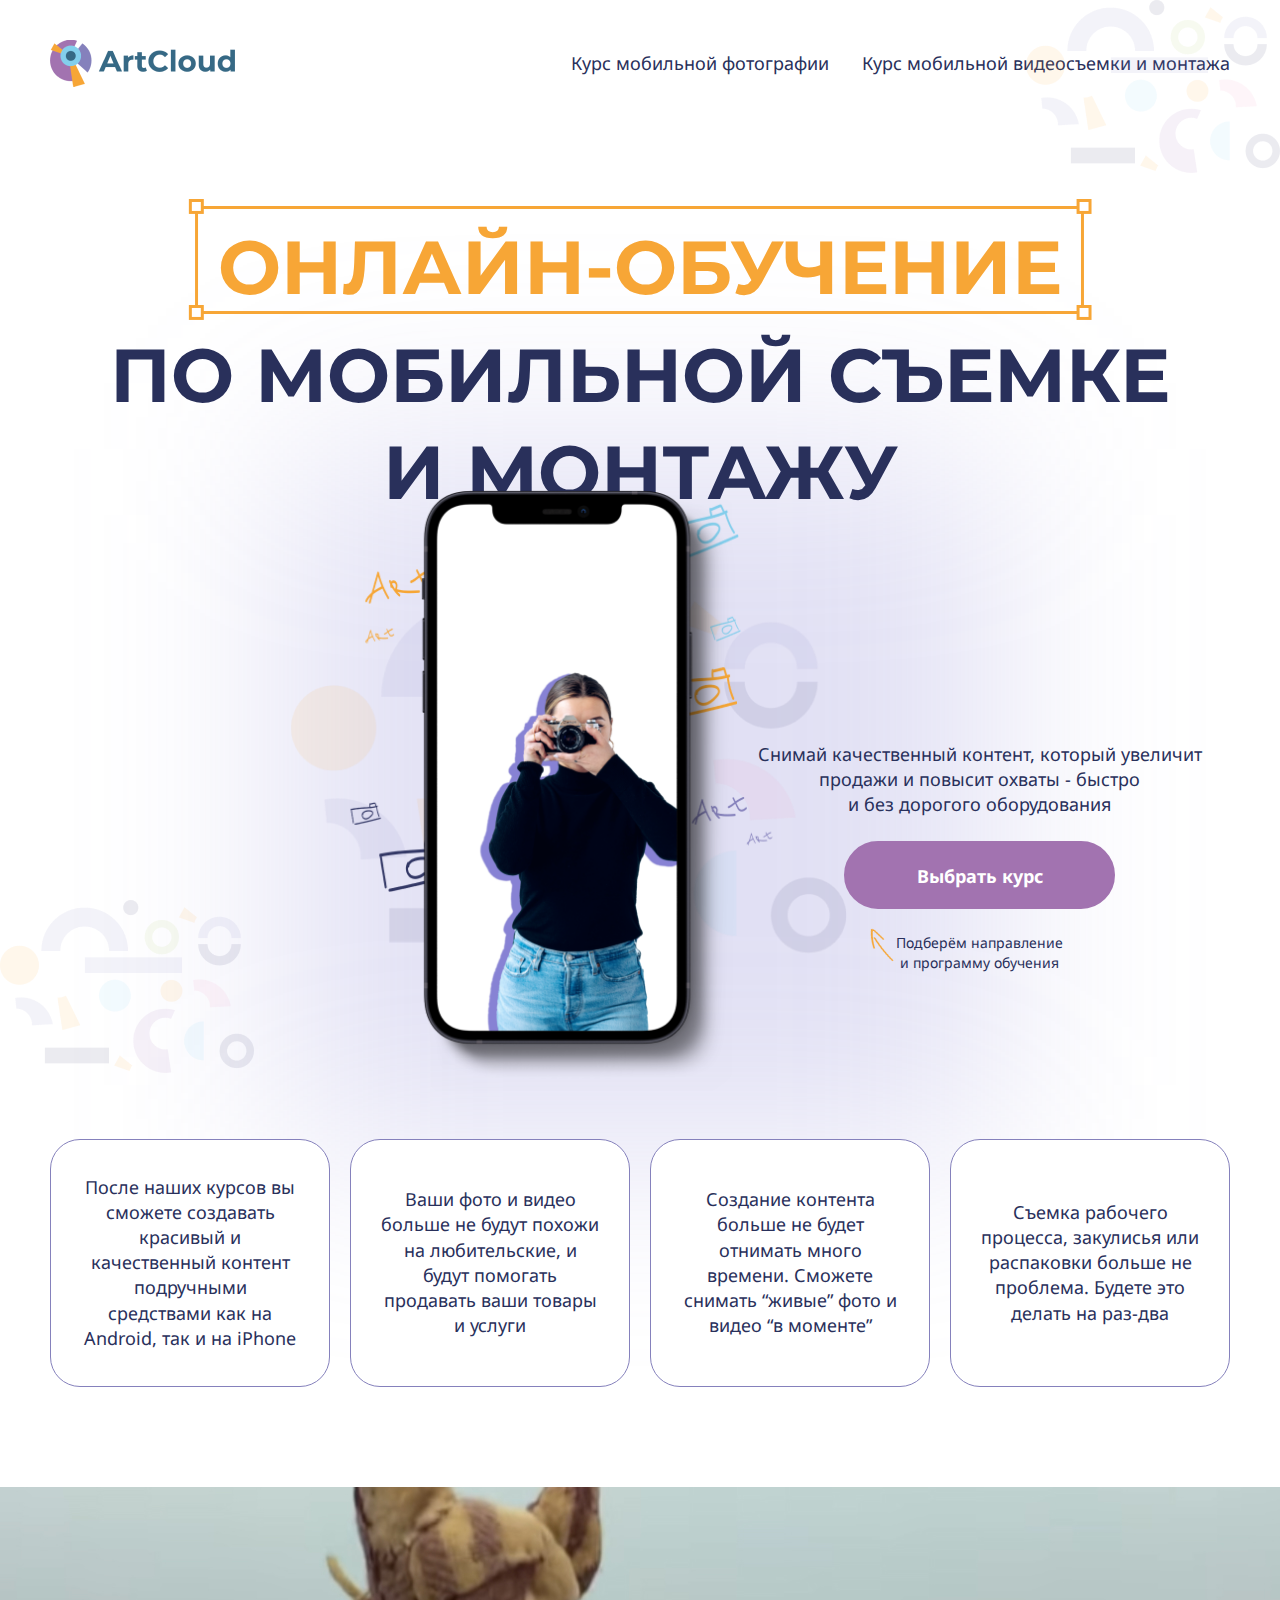
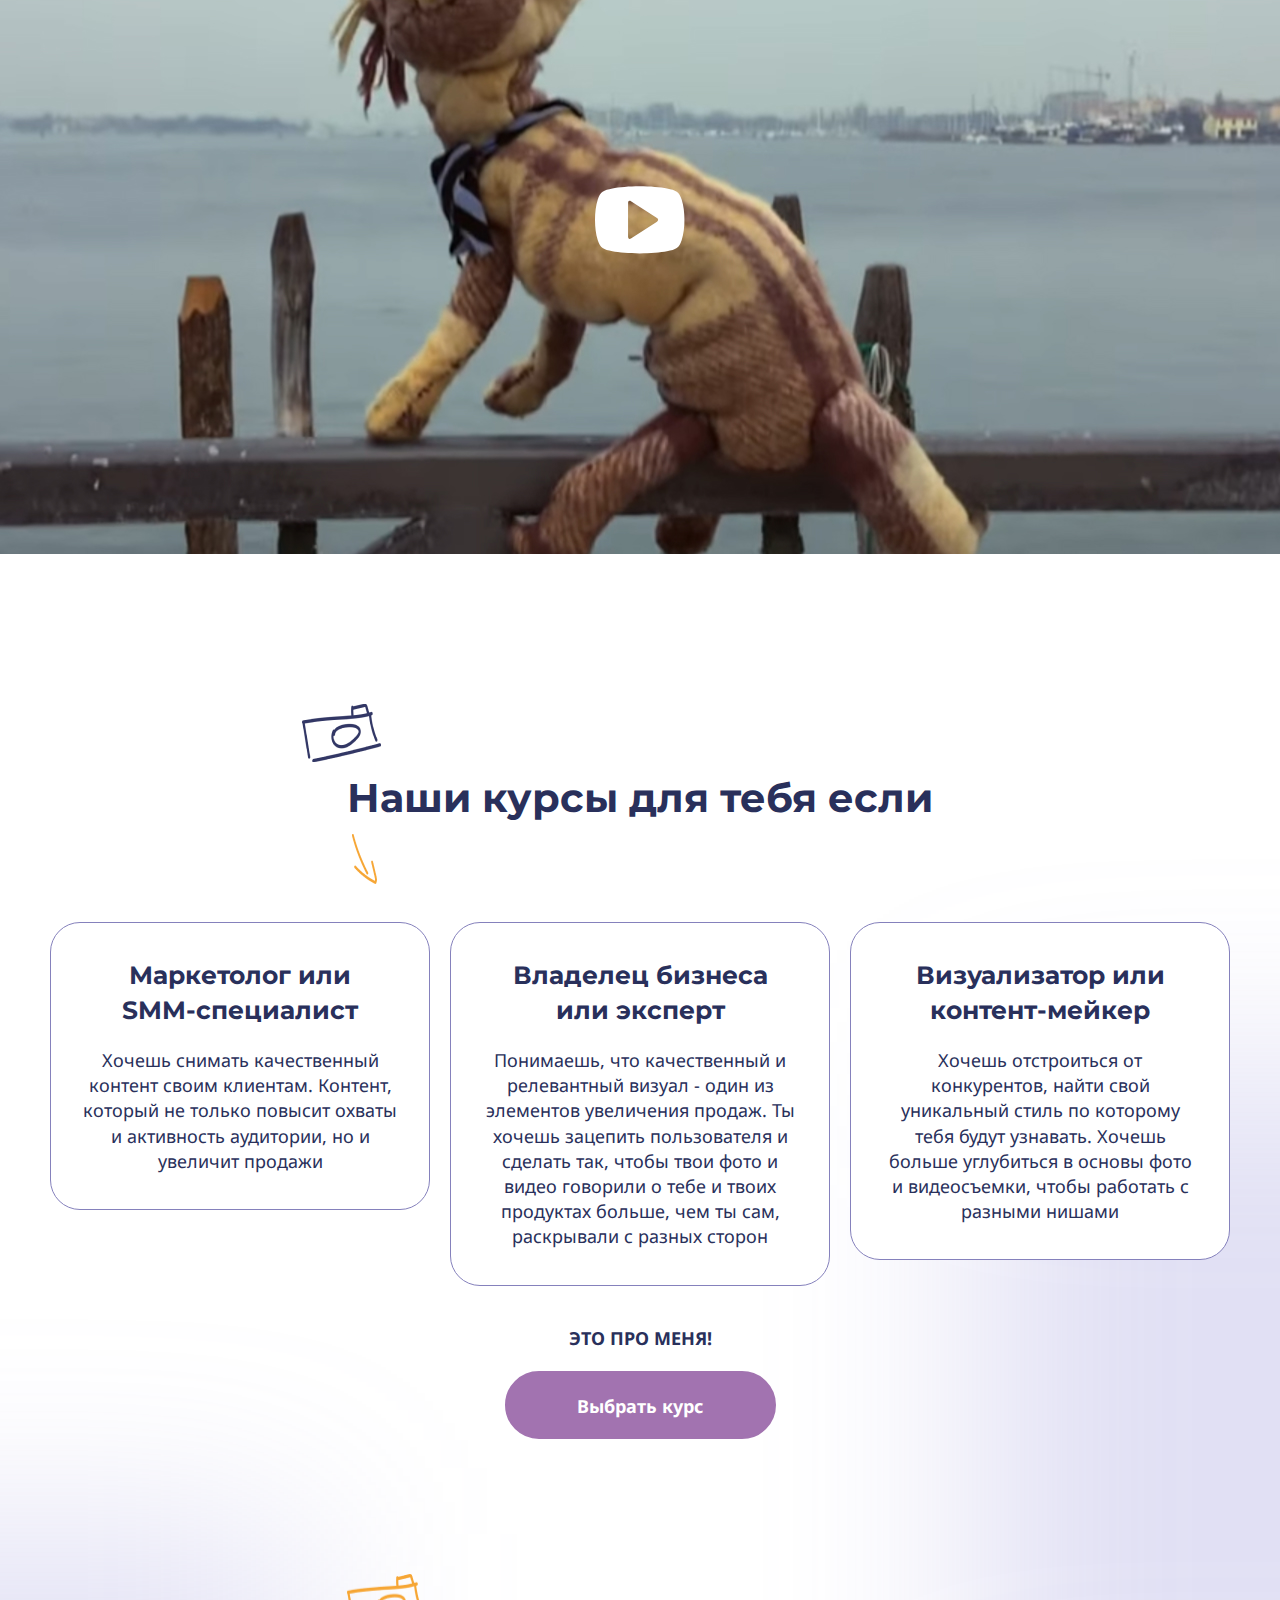
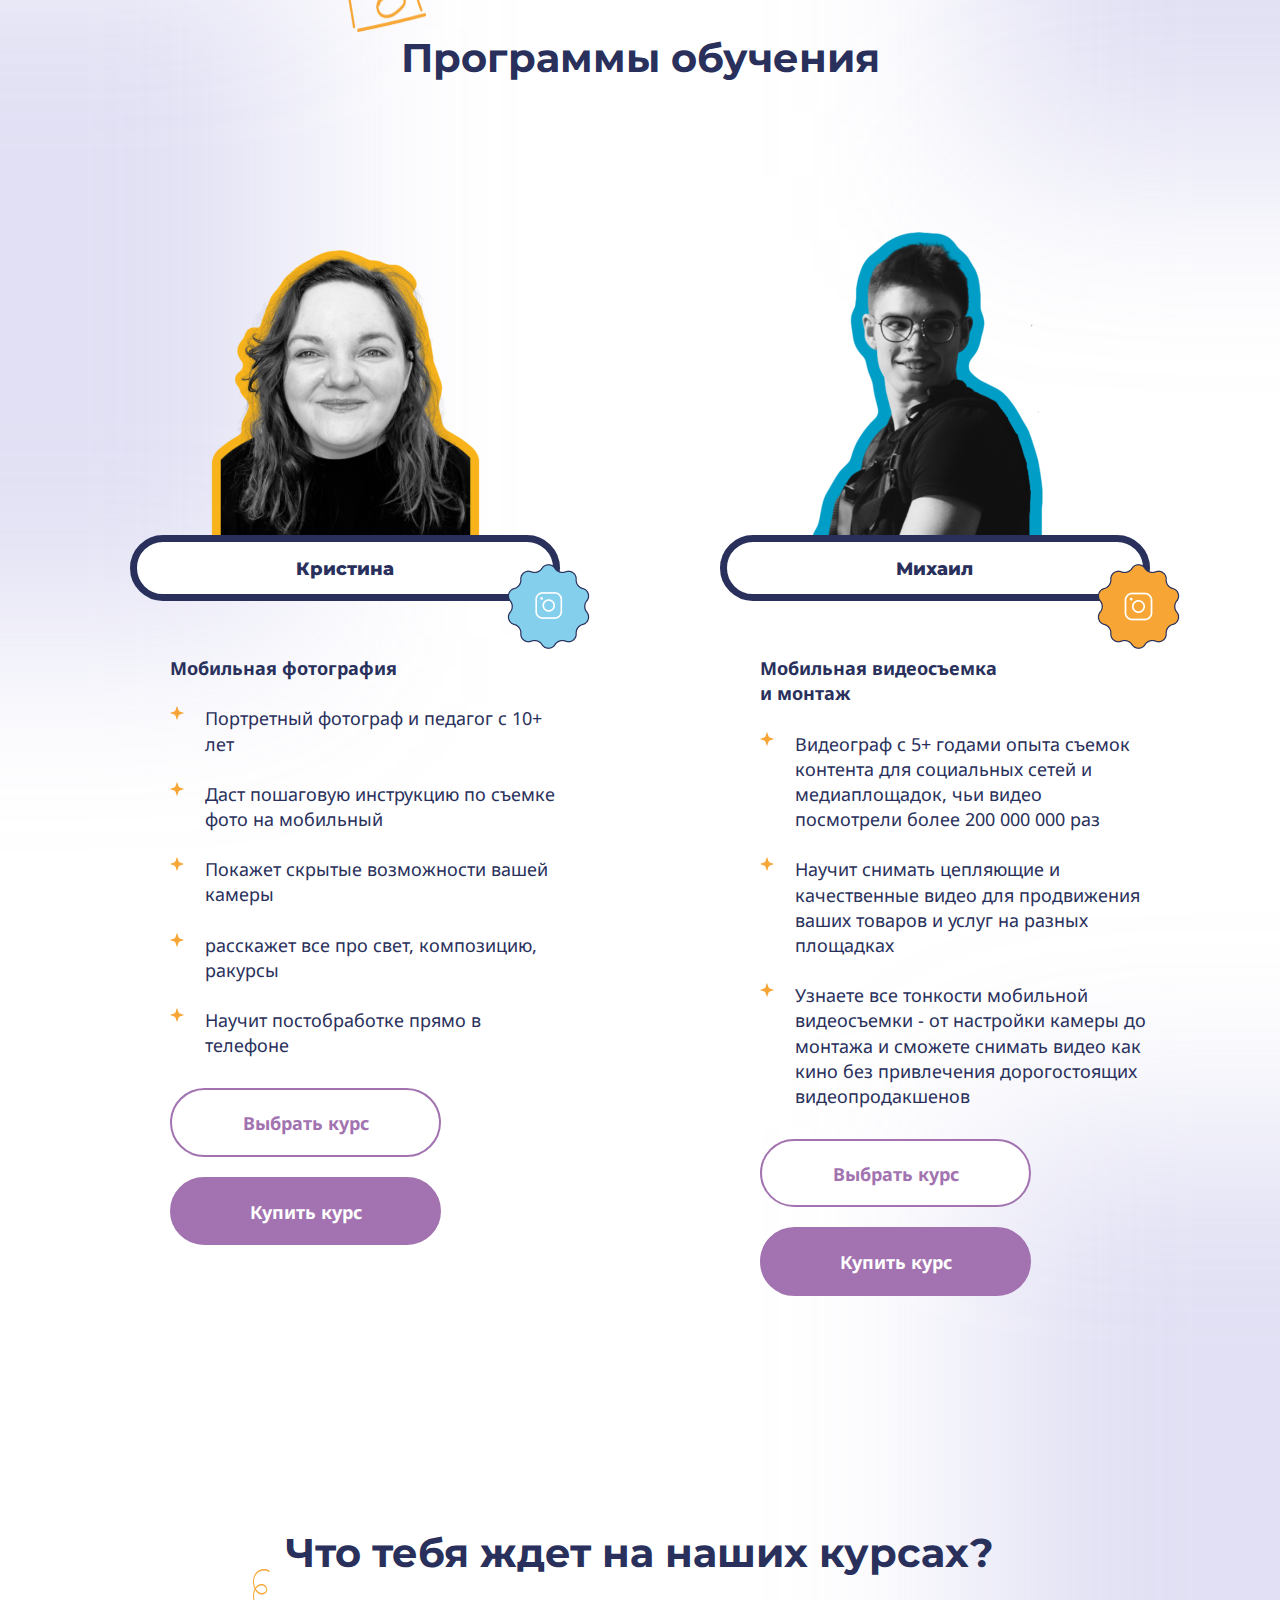
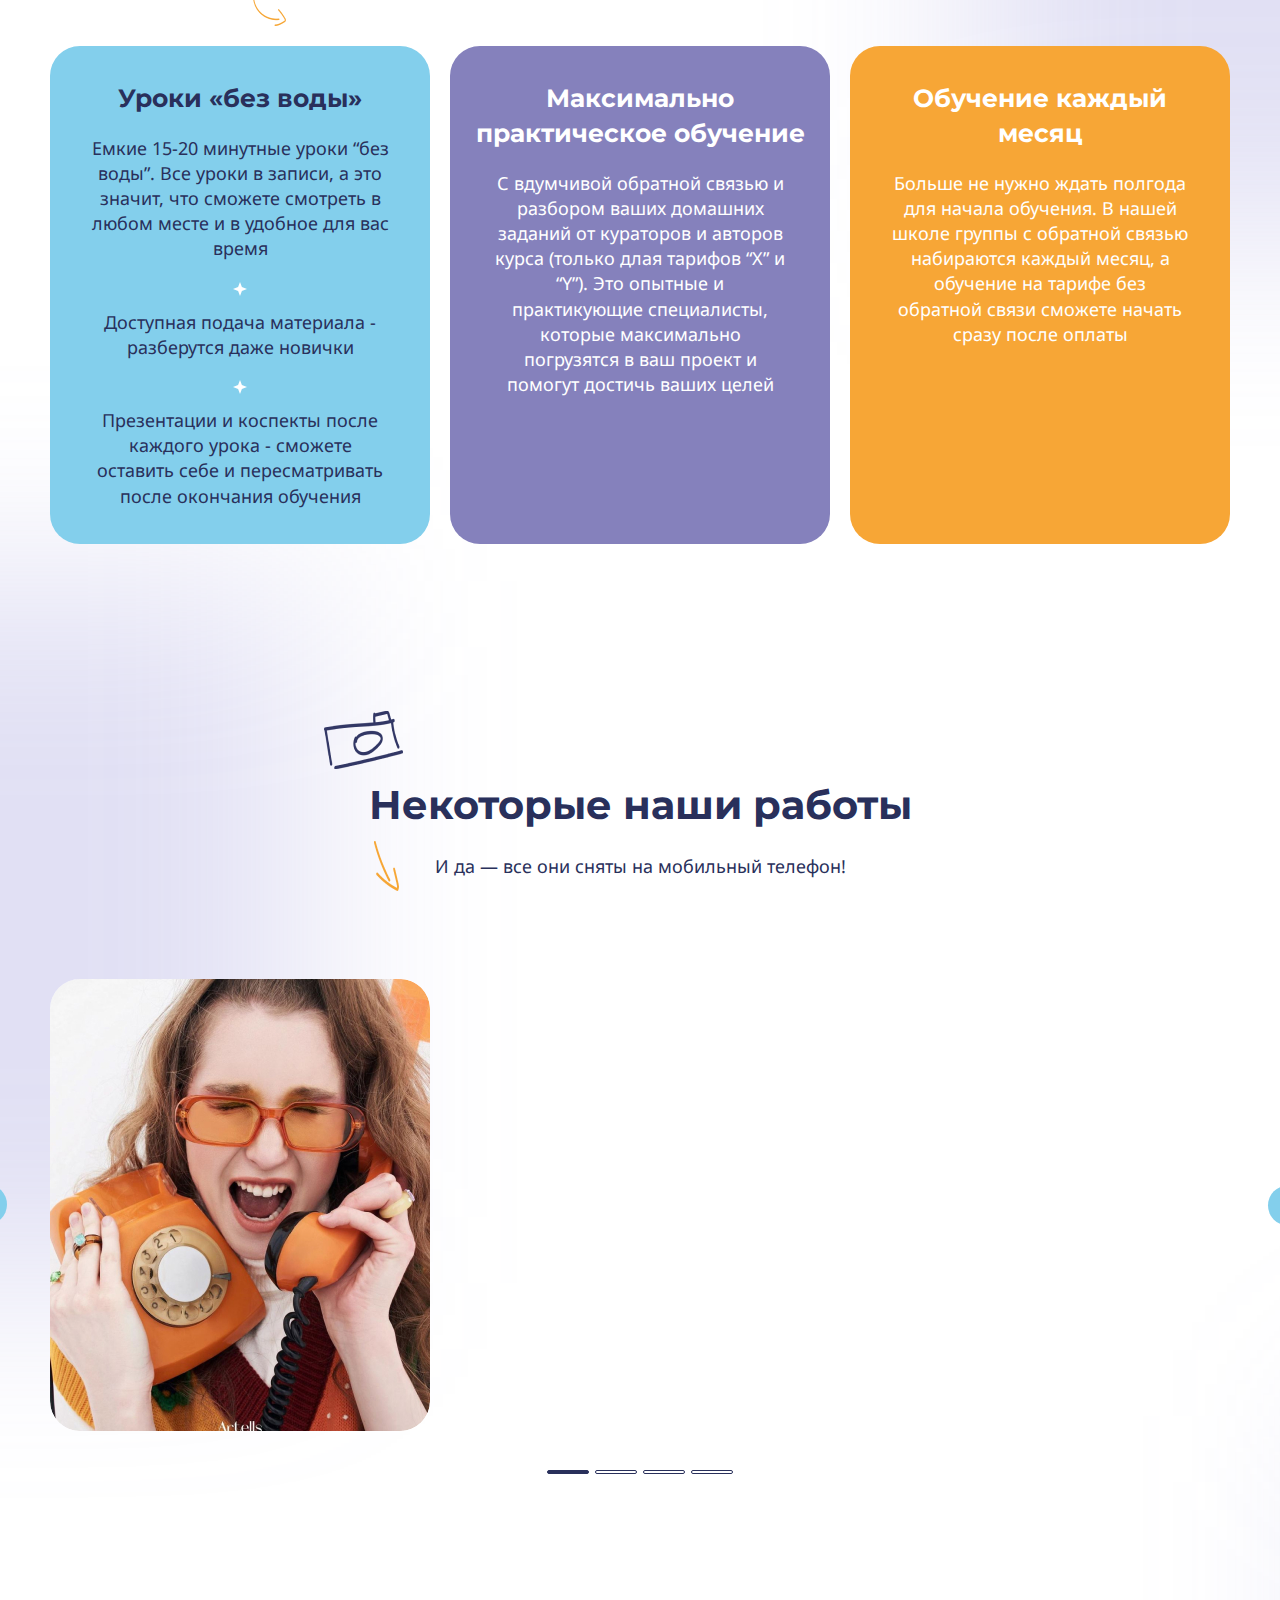
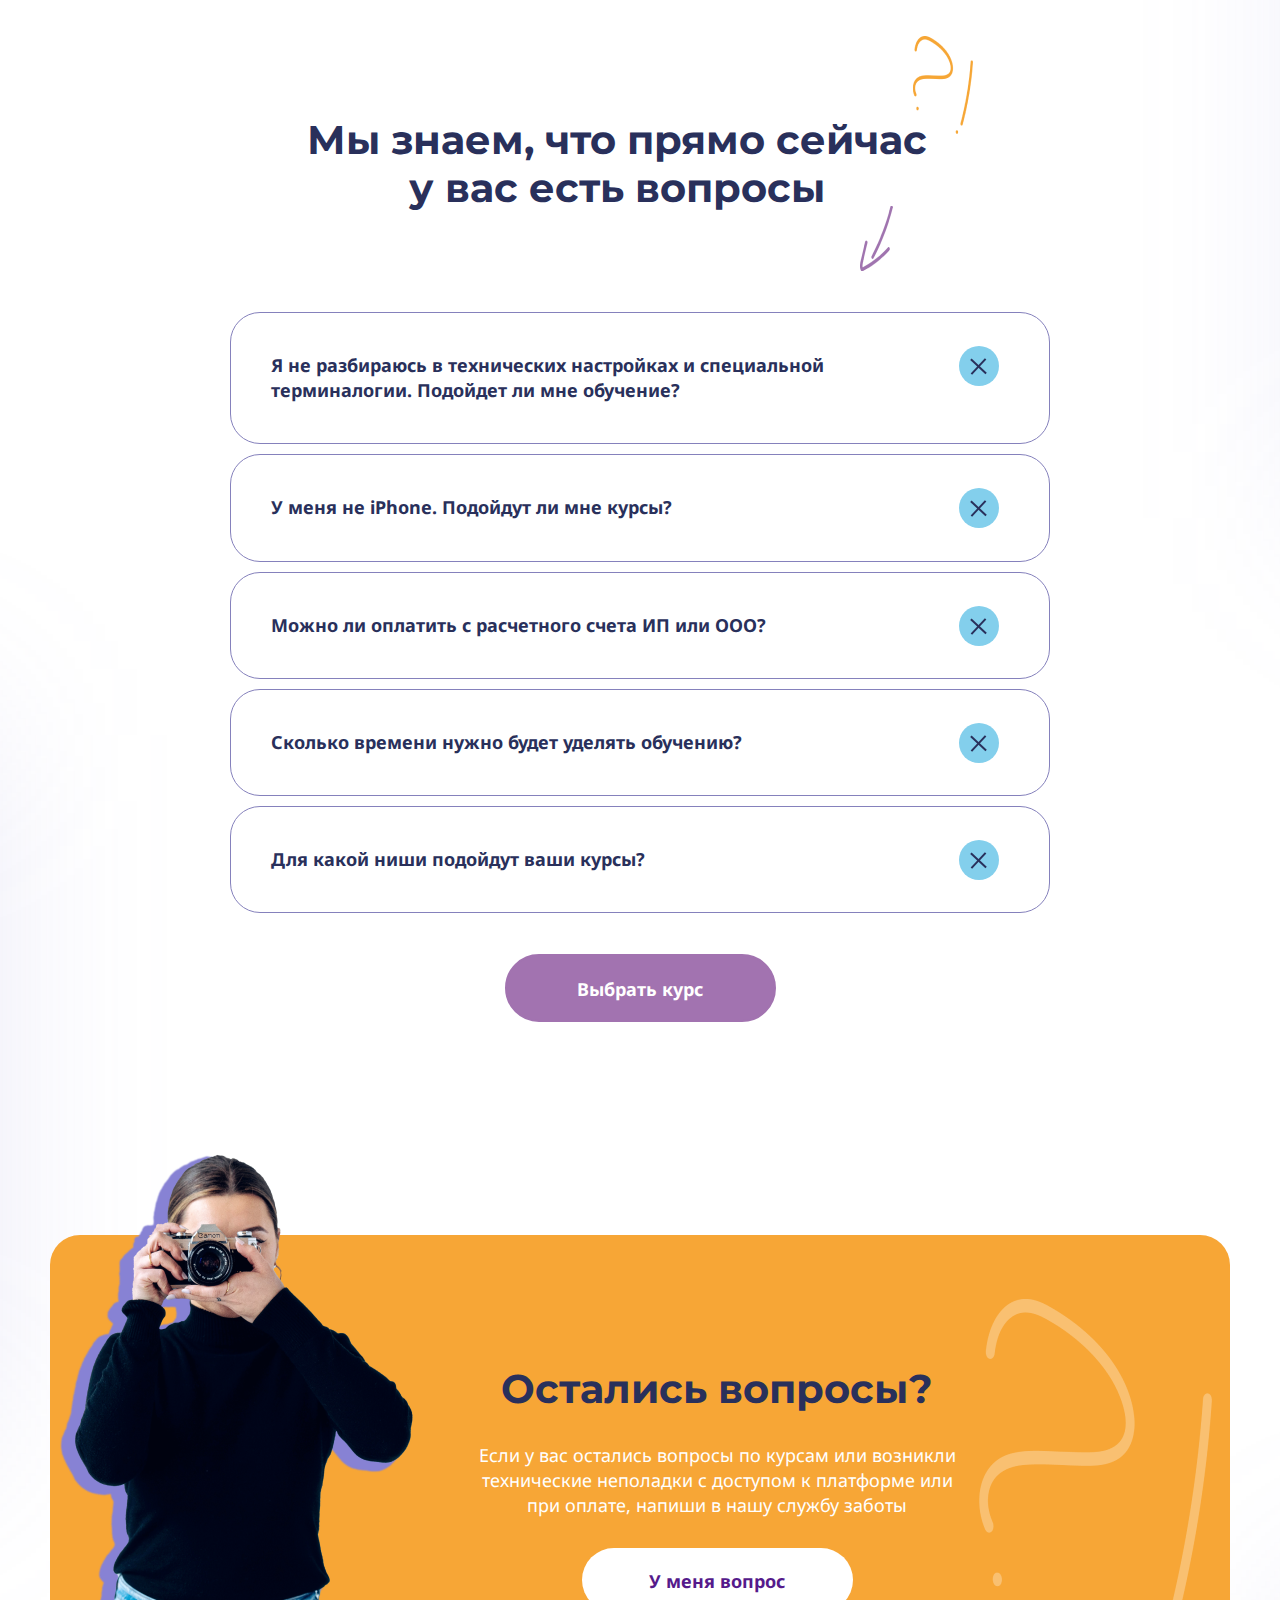
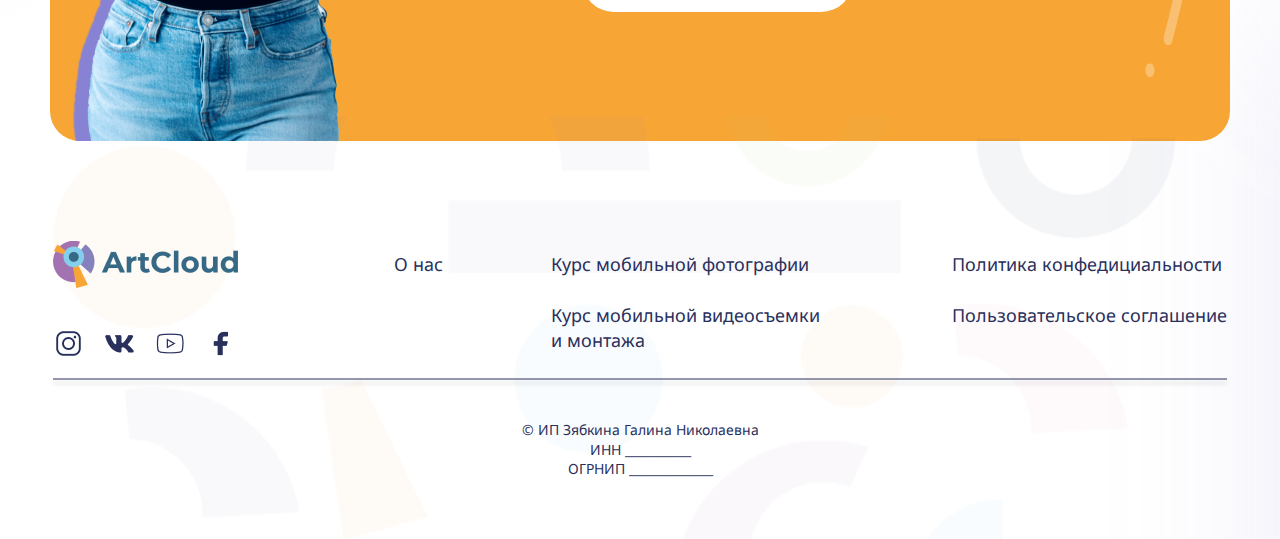
==== commit 2099b25a: "desktop_and_mobile" ====
--- a/app/index.html
+++ b/app/index.html
@@ -11,286 +11,289 @@
 
 
 	<body>
-		<header class="header">
+		<div class="wrapper">
+			<header class="header">
+				<div class="container">
+					<nav class="header__nav">
+						<a class="header__home" href="index.html">
+							<img class="header__logo logo" src="images/logo.png"></img>
+						</a>
+						<div class="header__links">
+							<a class="header__link text" href="mobile_photo.html"> Курс мобильной фотографии </a>
+							<a class="header__link text" href="mobile_video.html"> Курс мобильной видеосъемки и монтажа </a>
+						</div>
+					</nav>
+					<img class="header__pattern" src="images/pattern.png"></img>  
+				</div>
+			</header>
+
+			<div class="offer">
+				<div class="container">
+					<h1 class="offer__title title">
+						<p class="offer__title_highlighting"> ОНЛАЙН-ОБУЧЕНИЕ </p>
+						ПО МОБИЛЬНОЙ СЪЕМКЕ <br> И МОНТАЖУ
+					</h1>
+					<div class="offer__description">
+						<img class="offer__mockup" src="images/mockup.png"></img>
+						<div class="offer__call">
+							<p class="offer__text text"> Снимай качественный контент, который увеличит продажи и повысит охваты - быстро <br> и без дорогого оборудования </p>
+							<a class="offer__btn btn btn_main" href="#"> Выбрать курс </a>
+							<p class="offer__sub"> Подберём направление и программу обучения </p>
+						</div>
+					</div>
+					<div class="offer__promises text-block">
+						<div class="offer__promise text text-box">
+							После наших курсов вы сможете создавать красивый и качественный контент подручными средствами как на Android, так и на iPhone
+						</div>
+						<div class="offer__promise text text-box">
+							Ваши фото и видео больше не будут похожи на любительские, и будут помогать продавать ваши товары и услуги
+						</div>
+						<div class="offer__promise text text-box">
+							Создание контента больше не будет отнимать много времени. Сможете снимать “живые” фото и видео “в моменте”
+						</div>
+						<div class="offer__promise text text-box">
+							Съемка рабочего процесса, закулисья или распаковки больше не проблема. Будете это делать на раз-два
+						</div>
+					</div>
+					<div class="offer__shadow shadow"></div>
+					<img class="offer__pattern" src="images/pattern.png"></img> 
+				</div>
+			</div>
+
+
+			<div class="video">
+				<a class="video__link" data-fancybox href="https://www.youtube.com/watch?v=1WEAJ-DFkHE">
+					<svg class="video__play" width="90" height="68" viewBox="0 0 90 68" fill="none" xmlns="http://www.w3.org/2000/svg">
+						<path d="M86.6618 13.4105C84.224 5.72429 80.9161 4.12339 71.9959 2.41161C65.859 1.23345 54.9709 0.25 44.7156 0.25C34.4602 0.25 23.5709 1.23423 17.4352 2.41161C8.515 4.12338 5.20714 5.725 2.76929 13.4105C0.815535 19.5734 0 26.1798 0 33.8713C0 41.5627 0.814732 48.1695 2.76929 54.332C5.20714 62.0182 8.515 63.6191 17.4352 65.3309C23.5714 66.5091 34.4602 67.4925 44.7156 67.4925C54.9709 67.4925 65.8602 66.5083 71.9959 65.3309C80.9161 63.6191 84.224 62.0175 86.6618 54.332C88.6156 48.1691 89.4311 41.5627 89.4311 33.8713C89.4311 26.1798 88.6157 19.573 86.6618 13.4105V13.4105ZM61.9761 35.7159L35.9368 52.4339C34.3555 53.4489 33.0629 52.7423 33.0629 50.8638V16.878C33.0629 14.9989 34.3561 14.2929 35.9368 15.3079L61.9761 32.0259C63.5574 33.0408 63.5574 34.7009 61.9761 35.7159V35.7159Z" fill="white"/>
+					</svg>
+				</a>
+			</div>
+
+			
+			<div class="conditions">
+				<div class="container">
+					<div class="orange-arrow">
+						<h2 class="conditions__title blue-cam title"> 
+							Наши курсы для тебя если
+						</h2>
+					</div>
+					<div class="conditions__list text-block">
+						<div class="conditions__list-item condition text-box">
+							<h3 class="condition__title title"> Маркетолог или <br> SMM-специалист </h3>
+							<div class="condition__text text">  Хочешь снимать качественный контент своим клиентам. Контент, который не только повысит охваты и активность аудитории, но и увеличит продажи </div>
+						</div>
+						<div class="conditions__list-item condition text-box">
+							<h3 class="condition__title title"> Владелец бизнеса <br> или эксперт </h3>
+							<div class="condition__text text"> Понимаешь, что качественный и релевантный визуал - один из элементов увеличения продаж. Ты хочешь зацепить пользователя и сделать так, чтобы твои фото и видео говорили о тебе и твоих продуктах больше, чем ты сам, раскрывали с разных сторон </div>
+						</div>
+						<div class="conditions__list-item condition text-box">
+							<h3 class="condition__title title"> Визуализатор или контент-мейкер </h3>
+							<div class="condition__text text"> Хочешь отстроиться от конкурентов, найти свой уникальный стиль по которому тебя будут узнавать. Хочешь больше углубиться в основы фото и видеосъемки, чтобы работать с разными нишами </div>
+						</div>
+					</div>
+					<div class="conditions__sub"> Это про меня! </div>
+					<a class="conditions__btn btn btn_main" href=""> Выбрать курс </a>
+					<div class="conditions__shadow shadow"></div>
+				</div>
+			</div>
+
+
+			<div class="programs">
+				<div class="container">
+					<h2 class="programs__title orange-cam title"> Программы обучения </h2>
+					<div class="programs__authors">
+						<div class="programs__author author">
+							<img src="images/img_kris.png" alt="Кристина" class="author__img">
+							<div class="author__name author__name-female"> Кристина </div>
+							<div class="author__specs">
+								<h4 class="author__specs-title title"> Мобильная фотография </h4>
+								<ul class="author__specs-list">
+									<li class="author__specs-item text"> Портретный фотограф и педагог с 10+ лет </li>
+									<li class="author__specs-item text"> Даст пошаговую инструкцию по съемке фото на мобильный </li>
+									<li class="author__specs-item text"> Покажет скрытые возможности вашей камеры </li>
+									<li class="author__specs-item text"> расскажет все про свет, композицию, ракурсы </li>
+									<li class="author__specs-item text"> Научит постобработке прямо в телефоне </li>
+								</ul>
+							</div>
+							<div class="author__btn btn btn_side"> Выбрать курс</div>
+							<div class="author__btn btn btn_main"> Купить курс </div>
+						</div>
+						<div class="programs__author author">
+							<img src="images/img_mih.png" alt="Михаил" class="author__img">
+							<div class="author__name author__name-male"> Михаил </div>
+							<div class="author__specs">
+								<h4 class="author__specs-title title"> Мобильная видеосъемка <br> и монтаж </h4>
+								<ul class="author__specs-list">
+									<li class="author__specs-item text"> Видеограф с 5+ годами опыта съемок контента для социальных сетей и медиаплощадок, чьи видео посмотрели более 200&nbsp;000&nbsp;000&nbsp;раз </li>
+									<li class="author__specs-item text"> Научит снимать цепляющие и качественные видео для продвижения ваших товаров и услуг на разных площадках </li>
+									<li class="author__specs-item text"> Узнаете все тонкости мобильной видеосъемки - от настройки камеры до монтажа и сможете снимать видео как кино без привлечения дорогостоящих видеопродакшенов </li>
+								</ul>
+							</div>
+							<div class="author__btn btn btn_side"> Выбрать курс </div>
+							<div class="author__btn btn btn_main"> Купить курс </div>
+						</div>
+					</div>
+					<div class="programs__shadow shadow"></div>
+				</div>
+			</div>
+
+
+			<div class="expectations">
+				<div class="container">
+					<h2 class="expectations__title orange-curve-arrow title"> Что тебя ждет на&nbsp;наших&nbsp;курсах? </h2>
+					<div class="expectations__list text-block">
+						<div class="expectations__list-item1 expectation text-box">
+							<h3 class="expectation__title title"> Уроки «без воды» </h3>
+							<div class="expectation__text text"> Емкие 15-20 минутные уроки “без воды”. Все уроки в записи, а это значит, что сможете смотреть в любом месте и в удобное для вас время </div>
+							<svg class="expectation__separator separator" width="14" height="14" viewBox="0 0 14 14" fill="none" xmlns="http://www.w3.org/2000/svg">
+								<path d="M7 0L8.89064 5.10936L14 7L8.89064 8.89064L7 14L5.10936 8.89064L0 7L5.10936 5.10936L7 0Z" fill="white"/>
+							</svg>	
+							<div class="expectation__text text"> Доступная подача материала - разберутся даже новички </div>
+							<svg class="expectation__separator separator" width="14" height="14" viewBox="0 0 14 14" fill="none" xmlns="http://www.w3.org/2000/svg">
+								<path d="M7 0L8.89064 5.10936L14 7L8.89064 8.89064L7 14L5.10936 8.89064L0 7L5.10936 5.10936L7 0Z" fill="white"/>
+							</svg>						
+							<div class="expectation__text text">  Презентации и коспекты после каждого урока - сможете оставить себе и пересматривать после окончания обучения </div>
+						</div>
+						<div class="expectations__list-item2 expectation text-box">
+							<h3 class="expectation__title title"> Максимально практическое обучение </h3>
+							<div class="expectation__text text"> С вдумчивой обратной связью и разбором ваших домашних заданий от кураторов и авторов курса (только длая тарифов “X” и “Y”). Это опытные и практикующие специалисты, которые максимально погрузятся в ваш проект и помогут достичь ваших целей </div>
+						</div>
+						<div class="expectations__list-item3 expectation text-box">
+							<h3 class="expectation__title title"> Обучение каждый месяц </h3>
+							<div class="expectation__text text"> Больше не нужно ждать полгода для начала обучения. В нашей школе группы с обратной связью набираются каждый месяц, а обучение на тарифе без обратной связи сможете начать сразу после оплаты</div>
+						</div>
+					</div>
+					<div class="expectations__shadow shadow"></div>
+				</div>
+			</div>
+
+
+			<div class="portfolio">
+				<div class="container">
+					<div class="orange-arrow">
+						<h2 class="portfolio__title blue-cam title"> 
+							Некоторые наши работы
+						</h2>
+					</div>
+					<div class="portfolio__text text"> 
+						<p> И да — все они сняты на мобильный телефон! </p>
+					</div>
+					<div class="portfolio__slider slider">
+						<div class="portfolio__slide slider__item">
+							<img src="images/slide1.jpg" alt="">
+						</div>
+						<div class="portfolio__slide  slider__item">
+							<img src="images/slide2.jpg" alt="">
+						</div>
+						<div class="portfolio__slide  slider__item">
+							<img src="images/slide3.jpg" alt="">
+						</div>
+						<div class="portfolio__slide slider__item">
+							<img src="images/slide1.jpg" alt="">
+						</div>
+					</div>
+					<div class="portfolio__shadow_index shadow"></div>
+				</div>
+			</div>
+
+
+			<div class="faq">
+				<div class="container">
+					<div class="orange-marks">
+						<h2 class="faq__title lavander-arrow title"> 
+							Мы знаем, что прямо сейчас у вас есть вопросы 
+						</h2>
+					</div>
+					<div class="faq__questions text-block">
+						<div class="faq__question-item question question text-box">
+							<h4 class="question__title title"> Я не разбираюсь в технических настройках и специальной терминалогии. Подойдет ли мне обучение? </h4>
+							<div class="question__text text"> Lorem, ipsum dolor sit amet consectetur adipisicing elit. Possimus repudiandae magni accusamus porro modi asperiores veniam consectetur eum nisi labore maiores natus, tenetur, accusantium eius doloremque blanditiis minus, laborum culpa.
+							Porro saepe eaque obcaecati aperiam nemo distinctio voluptates quam, ducimus sunt temporibus modi ipsum alias repellendus. Dolorum iste eum sint error rem asperiores perspiciatis alias, ea, labore illo atque obcaecati.
+							Placeat quia soluta beatae nobis quod deserunt voluptas consequuntur laborum veritatis corrupti accusantium natus laboriosam reiciendis officia doloribus est quasi culpa ad dolorum aliquid, sit minus nulla deleniti. Animi, in.
+						</div>
+						</div>
+						<div class="faq__question-item question text-box">
+							<h4 class="question__title title"> У меня не iPhone. Подойдут ли мне курсы? </h4>
+							<div class="question__text question__text text"> Lorem ipsum dolor, sit amet consectetur adipisicing elit. Atque accusantium reprehenderit porro animi! Eveniet optio id, sapiente officia soluta aliquam? Tempora quasi eum quidem repudiandae consequatur perspiciatis animi possimus repellat.
+							Explicabo facilis in laudantium quibusdam soluta porro illum distinctio deserunt. Eum officiis tenetur facilis impedit. Veritatis voluptatum harum delectus laudantium debitis eos esse asperiores et architecto sapiente, eligendi illum eum.
+							Pariatur maxime, velit magni, illo atque quas omnis molestiae mollitia esse est aut fugiat nesciunt. Minima deleniti voluptates minus beatae earum cumque laudantium vero quasi. Tenetur est placeat suscipit nam!
+							Consectetur, libero ad modi deleniti, harum consequatur quidem nemo magnam cupiditate culpa molestiae? Placeat labore nam, dicta incidunt nisi, facilis possimus eius laudantium autem nulla ipsa qui fugiat, maxime distinctio!
+							Quo atque ea repudiandae laboriosam, quasi harum sed unde voluptatibus velit neque. Assumenda qui, neque vel eligendi eius odio sit non illo corporis aut beatae saepe excepturi officia fugit maxime. </div>
+						</div>
+						<div class="faq__question-item question text-box">
+							<h4 class="question__title title"> Можно ли оплатить с расчетного счета ИП или ООО? </h4>
+							<div class="question__text question__text text"> Lorem, ipsum dolor sit amet consectetur adipisicing elit. A repellat officiis asperiores voluptatum dignissimos aspernatur eligendi magnam cum! Laboriosam provident debitis ex quasi repellat praesentium, tempore doloremque eum pariatur cumque?
+							Ea quas alias numquam similique quo ullam dolor voluptatum minus asperiores, repellendus veritatis maiores iusto velit, assumenda harum provident quis modi, voluptatibus laboriosam deserunt illum. Magni eius dolorem quibusdam id?
+							Architecto quia molestiae accusamus officiis molestias repellat magni maxime et eos illo, nostrum debitis perferendis aut autem eveniet minima veritatis obcaecati accusantium dignissimos sint deserunt sed? Accusantium nobis maxime delectus. </div>
+						</div>
+						<div class="faq__question-item question text-box">
+							<h4 class="question__title title"> Сколько времени нужно будет уделять обучению? </h4>
+							<div class="question__text question__text text"> Lorem ipsum dolor sit amet consectetur adipisicing elit. In, sit, voluptatum expedita nesciunt atque accusamus vitae tenetur laudantium, iure inventore explicabo maxime perspiciatis dignissimos quae beatae ab? Non, consectetur fugiat.
+							Iure mollitia quibusdam, ad labore adipisci maxime voluptates sed voluptas excepturi perferendis accusantium officia quo atque placeat doloremque quia dolore perspiciatis, modi corrupti sapiente! Animi natus omnis minus assumenda quam? </div>
+						</div>
+						<div class="faq__question-item question text-box">
+							<h4 class="question__title title"> Для какой ниши подойдут ваши курсы? </h4>
+							<div class="question__text question__text text"> Lorem ipsum dolor sit amet consectetur adipisicing elit. Illo at ducimus vero ex ab sunt nulla aspernatur, iste adipisci non neque doloribus molestias minima, quo sint! Dolorum accusantium ipsa dolore? </div>
+						</div>
+					</div>
+					<div class="faq__button btn btn_main"> Выбрать курс </div>
+					<div class="faq__shadow shadow"></div>
+				</div>
+			</div>
+
+
+			<div class="conclusion">
+				<div class="container">
+					<div class="conclusion__block">
+						<img src="images/girl_with_a_camera.png" alt="" class="conclusion__img">
+						<div class="conclusion__questions">
+							<h2 class="conclusion__title title"> Остались вопросы? </h2>
+							<p class="conclusion__text text">
+								Если у вас остались вопросы по курсам или возникли технические неполадки с доступом к платформе или при оплате, напиши в нашу службу заботы
+							</p>
+							<a href="" class="conclusion__btn btn"> У меня вопрос </a>
+						</div>
+						<img  class="conclusion__marks" src="images/white_marks.png" alt="">
+						<div class="conclusion__shadow shadow"></div>
+					</div>
+				</div>
+			</div>
+
+
 			<div class="container">
-				<nav class="header__nav">
-					<a class="header__home" href="index.html">
-						<img class="header__logo logo" src="images/logo.png"></img>
-					</a>
-					<div class="header__links">
-						<a class="header__link text" href="mobile_photo.html"> Курс мобильной фотографии </a>
-						<a class="header__link text" href="mobile_video.html"> Курс мобильной видеосъемки и монтажа </a>
-					</div>
-				</nav>
-			</div>
-		</header>
-
-		<div class="offer">
-			<div class="container">
-				<h1 class="offer__title title">
-					<p class="offer__title_highlighting"> ОНЛАЙН-ОБУЧЕНИЕ </p>
-					ПО МОБИЛЬНОЙ СЪЕМКЕ И МОНТАЖУ
-				</h1>
-				<div class="offer__description">
-					<img class="offer__mockup" src="images/mockup.png"></img>
-					<div class="offer__call">
-						<p class="offer__text text"> Снимай качественный контент, который увеличит <br> продажи и повысит охваты - быстро <br> и без дорогого оборудования </p>
-						<a class="offer__btn btn btn_main" href="#"> Выбрать курс </a>
-						<p class="offer__sub"> Подберём направление и программу обучения </p>
-					</div>
-				</div>
-				<div class="offer__promises text-block">
-					<div class="offer__promise text text-box">
-						После наших курсов вы сможете создавать красивый и качественный контент подручными средствами как на Android, так и на iPhone
-					</div>
-					<div class="offer__promise text text-box">
-						Ваши фото и видео больше не будут похожи на любительские, и будут помогать продавать ваши товары и услуги
-					</div>
-					<div class="offer__promise text text-box">
-						Создание контента больше не будет отнимать много времени. Сможете снимать “живые” фото и видео “в моменте”
-					</div>
-					<div class="offer__promise text text-box">
-						Съемка рабочего процесса, закулисья или распаковки больше не проблема. Будете это делать на раз-два
-					</div>
-				</div>
-			</div>
+                <footer class="footer">
+                    <div class="footer__links">
+                        <div class="footer__contacts">
+                            <a class="footer__home" href="index.html">
+                                <img class="footer__logo logo" src="images/logo.png"></img>
+                            </a>
+                            <div class="footer__social">
+                                <img class="footer__social-img" src="images/icon_inst.png" alt="">
+                                <img class="footer__social-img" src="images/icon_vk.png" alt="">
+                                <img class="footer__social-img" src="images/icon_yt.png" alt="">
+                                <img class="footer__social-img" src="images/icon_fb.png" alt="">
+                            </div>
+                        </div>
+                        <div class="footer__about text"> О&nbsp;нас </div>
+                        <ul class="footer__courses">
+                            <a class="footer__course text" href="mobile_photo.html"> Курс мобильной фотографии </a>
+                            <a class="footer__course text" href="mobile_video.html"> Курс мобильной видеосъемки и монтажа </a>
+                        </ul>
+                        <ul class="footer__policy">
+                            <li class="footer__policy-item text"> Политика конфедициальности </li>
+                            <li class="footer__policy-item text"> Пользовательское соглашение </li>
+                        </ul>
+                    </div>
+                    <div class="footer__separator"></div>
+                    <ul class="footer__business">
+                        <li class="footer__business-item"> © ИП Зябкина Галина Николаевна </li>
+                        <li class="footer__business-item"> ИНН ___________ </li>
+                        <li class="footer__business-item"> ОГРНИП ______________ </li>
+                    </ul>
+                    <div class="footer__shadow shadow"></div>
+                </footer>
+            </div>
 		</div>
-
-
-		<div class="video">
-			<img class="video__img" src="images/video.jpg" alt="rag cat">
-			<a class="video__link" data-fancybox href="https://www.youtube.com/watch?v=1WEAJ-DFkHE">
-				<svg class="video__play" width="90" height="68" viewBox="0 0 90 68" fill="none" xmlns="http://www.w3.org/2000/svg">
-					<path d="M86.6618 13.4105C84.224 5.72429 80.9161 4.12339 71.9959 2.41161C65.859 1.23345 54.9709 0.25 44.7156 0.25C34.4602 0.25 23.5709 1.23423 17.4352 2.41161C8.515 4.12338 5.20714 5.725 2.76929 13.4105C0.815535 19.5734 0 26.1798 0 33.8713C0 41.5627 0.814732 48.1695 2.76929 54.332C5.20714 62.0182 8.515 63.6191 17.4352 65.3309C23.5714 66.5091 34.4602 67.4925 44.7156 67.4925C54.9709 67.4925 65.8602 66.5083 71.9959 65.3309C80.9161 63.6191 84.224 62.0175 86.6618 54.332C88.6156 48.1691 89.4311 41.5627 89.4311 33.8713C89.4311 26.1798 88.6157 19.573 86.6618 13.4105V13.4105ZM61.9761 35.7159L35.9368 52.4339C34.3555 53.4489 33.0629 52.7423 33.0629 50.8638V16.878C33.0629 14.9989 34.3561 14.2929 35.9368 15.3079L61.9761 32.0259C63.5574 33.0408 63.5574 34.7009 61.9761 35.7159V35.7159Z" fill="white"/>
-				</svg>
-			</a>
-		</div>
-
-		
-		<div class="conditions">
-			<div class="container">
-				<div class="orange-arrow">
-					<h2 class="conditions__title blue-cam title"> 
-						Наши курсы для тебя если
-					</h2>
-				</div>
-				<div class="conditions__list text-block">
-					<div class="conditions__list-item condition text-box">
-						<h3 class="condition__title title"> Маркетолог или <br> SMM-специалист </h3>
-						<div class="condition__text text">  Хочешь снимать качественный контент своим клиентам. Контент, который не только повысит охваты и активность аудитории, но и увеличит продажи </div>
-					</div>
-					<div class="conditions__list-item condition text-box">
-						<h3 class="condition__title title"> Владелец бизнеса <br> или эксперт </h3>
-						<div class="condition__text text"> Понимаешь, что качественный и релевантный визуал - один из элементов увеличения продаж. Ты хочешь зацепить пользователя и сделать так, чтобы твои фото и видео говорили о тебе и твоих продуктах больше, чем ты сам, раскрывали с разных сторон </div>
-					</div>
-					<div class="conditions__list-item condition text-box">
-						<h3 class="condition__title title"> Визуализатор или контент-мейкер </h3>
-						<div class="condition__text text"> Хочешь отстроиться от конкурентов, найти свой уникальный стиль по которому тебя будут узнавать. Хочешь больше углубиться в основы фото и видеосъемки, чтобы работать с разными нишами </div>
-					</div>
-				</div>
-				<div class="conditions__sub"> Это про меня! </div>
-				<a class="conditions__btn btn btn_main" href=""> Выбрать курс </a>
-			</div>
-		</div>
-
-
-		<div class="programs">
-			<div class="container">
-				<h2 class="programs__title orange-cam title"> Программы обучения </h2>
-				<div class="programs__authors">
-					<div class="programs__author author">
-						<img src="images/img_kris.png" alt="Кристина" class="author__img">
-						<div class="author__name author__name-female"> Кристина </div>
-						<div class="author__specs">
-							<h4 class="author__specs-title title"> Мобильная фотография </h4>
-							<ul class="author__specs-list">
-								<li class="author__specs-item text"> Портретный фотограф и педагог с 10+ лет </li>
-								<li class="author__specs-item text"> Даст пошаговую инструкцию по съемке фото на мобильный </li>
-								<li class="author__specs-item text"> Покажет скрытые возможности вашей камеры </li>
-								<li class="author__specs-item text"> расскажет все про свет, композицию, ракурсы </li>
-								<li class="author__specs-item text"> Научит постобработке прямо в телефоне </li>
-							</ul>
-						</div>
-						<div class="author__btn btn btn_side"> Выбрать курс</div>
-						<div class="author__btn btn btn_main"> Купить курс </div>
-					</div>
-					<div class="programs__author author">
-						<img src="images/img_mih.png" alt="Михаил" class="author__img">
-						<div class="author__name author__name-male"> Михаил </div>
-						<div class="author__specs">
-							<h4 class="author__specs-title title"> Мобильная видеосъемка <br> и монтаж </h4>
-							<ul class="author__specs-list">
-								<li class="author__specs-item text"> Видеограф с 5+ годами опыта съемок контента для социальных сетей и медиаплощадок, чьи видео посмотрели более 200 000 000 раз </li>
-								<li class="author__specs-item text"> Научит снимать цепляющие и качественные видео для продвижения ваших товаров и услуг на разных площадках </li>
-								<li class="author__specs-item text"> Узнаете все тонкости мобильной видеосъемки - от настройки камеры до монтажа и сможете снимать видео как кино без привлечения дорогостоящих видеопродакшенов </li>
-							</ul>
-						</div>
-						<div class="author__btn btn btn_side"> Выбрать курс </div>
-						<div class="author__btn btn btn_main"> Купить курс </div>
-					</div>
-				</div>
-			</div>
-		</div>
-
-
-		<div class="expectations">
-			<div class="container">
-				<h2 class="expectations__title orange-curve-arrow title"> Что тебя ждет на наших курсах? </h2>
-				<div class="expectations__list text-block">
-					<div class="expectations__list-item1 expectation text-box">
-						<h3 class="expectation__title title"> Уроки «без воды» </h3>
-						<div class="expectation__text text"> Емкие 15-20 минутные уроки “без воды”. Все уроки в записи, а это значит, что сможете смотреть в любом месте и в удобное для вас время </div>
-						<svg class="expectation__separator separator" width="14" height="14" viewBox="0 0 14 14" fill="none" xmlns="http://www.w3.org/2000/svg">
-							<path d="M7 0L8.89064 5.10936L14 7L8.89064 8.89064L7 14L5.10936 8.89064L0 7L5.10936 5.10936L7 0Z" fill="white"/>
-						</svg>	
-						<div class="expectation__text text"> Доступная подача материала - разберутся даже новички </div>
-						<svg class="expectation__separator separator" width="14" height="14" viewBox="0 0 14 14" fill="none" xmlns="http://www.w3.org/2000/svg">
-							<path d="M7 0L8.89064 5.10936L14 7L8.89064 8.89064L7 14L5.10936 8.89064L0 7L5.10936 5.10936L7 0Z" fill="white"/>
-						</svg>						
-						<div class="expectation__text text">  Презентации и коспекты после каждого урока - сможете оставить себе и пересматривать после окончания обучения </div>
-					</div>
-					<div class="expectations__list-item2 expectation text-box">
-						<h3 class="expectation__title title"> Максимально практическое обучение </h3>
-						<div class="expectation__text text"> С вдумчивой обратной связью и разбором ваших домашних заданий от кураторов и авторов курса (только длая тарифов “X” и “Y”). Это опытные и практикующие специалисты, которые максимально погрузятся в ваш проект и помогут достичь ваших целей </div>
-					</div>
-					<div class="expectations__list-item3 expectation text-box">
-						<h3 class="expectation__title title"> Обучение каждый месяц </h3>
-						<div class="expectation__text text"> Больше не нужно ждать полгода для начала обучения. В нашей школе группы с обратной связью набираются каждый месяц, а обучение на тарифе без обратной связи сможете начать сразу после оплаты</div>
-					</div>
-				</div>
-			</div>
-		</div>
-
-
-		<div class="portfolio">
-			<div class="container">
-				<div class="orange-arrow">
-					<h2 class="portfolio__title blue-cam title"> 
-						Некоторые наши работы
-					</h2>
-				</div>
-				<div class="portfolio__text text"> 
-					<p> И да — все они сняты на мобильный телефон! </p>
-				</div>
-				<div class="portfolio__slider slider">
-					<div class="portfolio__slide slider__item">
-						<img src="images/slide1.jpg" alt="">
-					</div>
-					<div class="portfolio__slide  slider__item">
-						<img src="images/slide2.jpg" alt="">
-					</div>
-					<div class="portfolio__slide  slider__item">
-						<img src="images/slide3.jpg" alt="">
-					</div>
-					<div class="portfolio__slide slider__item">
-						<img src="images/slide1.jpg" alt="">
-					</div>
-				</div>
-			</div>
-		</div>
-
-
-		<div class="faq">
-			<div class="container">
-				<div class="orange-marks">
-					<h2 class="faq__title lavander-arrow title"> 
-						Мы знаем, что прямо сейчас у вас есть вопросы 
-					</h2>
-				</div>
-				<div class="faq__questions text-block">
-					<div class="faq__question-item question question text-box">
-						<h4 class="question__title title"> Я не разбираюсь в технических настройках и специальной терминалогии. Подойдет ли мне обучение? </h4>
-						<div class="question__text text"> Lorem, ipsum dolor sit amet consectetur adipisicing elit. Possimus repudiandae magni accusamus porro modi asperiores veniam consectetur eum nisi labore maiores natus, tenetur, accusantium eius doloremque blanditiis minus, laborum culpa.
-						Porro saepe eaque obcaecati aperiam nemo distinctio voluptates quam, ducimus sunt temporibus modi ipsum alias repellendus. Dolorum iste eum sint error rem asperiores perspiciatis alias, ea, labore illo atque obcaecati.
-						Placeat quia soluta beatae nobis quod deserunt voluptas consequuntur laborum veritatis corrupti accusantium natus laboriosam reiciendis officia doloribus est quasi culpa ad dolorum aliquid, sit minus nulla deleniti. Animi, in.
-						Voluptates, impedit placeat! Earum non totam voluptatibus incidunt esse, ratione numquam quo magnam minus iusto quibusdam nulla quas tempora fugit quod commodi enim ducimus vero! Eius error debitis minus ullam.
-						Amet provident aut maxime fuga, repudiandae, nulla suscipit eaque id voluptate itaque impedit obcaecati pariatur, veniam saepe laborum adipisci sint quos quia. Quam, ad consequatur. Distinctio cum dolores repudiandae voluptatum!
-						Quia, itaque modi explicabo eum excepturi incidunt nam non id reiciendis mollitia natus pariatur voluptatum quo porro, perspiciatis laboriosam sapiente. Enim facere iste aperiam a accusantium fugit nesciunt, voluptatibus veniam!
-						Dicta aliquam inventore repellat mollitia nemo, libero ut veniam vitae quam quos ad? Temporibus facere, corporis voluptas dolores dolorem vero animi facilis rem eveniet amet assumenda, quaerat iusto recusandae illo!
-						Sunt quos quas animi voluptatem modi, sapiente perferendis perspiciatis laudantium ab magnam autem a? Ullam deleniti consequuntur aperiam sequi temporibus earum! Neque molestias nihil, quas ducimus porro nisi nobis amet.
-						Quis necessitatibus soluta commodi in ad officia quae, veniam, nesciunt dignissimos deserunt laborum architecto quibusdam minus impedit cum obcaecati. Dolores ipsum magni ut facilis quod veritatis placeat non unde animi!
-						Id hic alias enim qui, aliquid quas maiores ipsum sunt laboriosam iste nobis nostrum debitis sint, nisi quisquam quidem quod tenetur atque tempore provident necessitatibus animi eligendi voluptate. Aliquam, fugit. </div>
-					</div>
-					<div class="faq__question-item question text-box">
-						<h4 class="question__title title"> У меня не iPhone. Подойдут ли мне курсы? </h4>
-						<div class="question__text question__text text"> Lorem ipsum dolor, sit amet consectetur adipisicing elit. Atque accusantium reprehenderit porro animi! Eveniet optio id, sapiente officia soluta aliquam? Tempora quasi eum quidem repudiandae consequatur perspiciatis animi possimus repellat.
-						Explicabo facilis in laudantium quibusdam soluta porro illum distinctio deserunt. Eum officiis tenetur facilis impedit. Veritatis voluptatum harum delectus laudantium debitis eos esse asperiores et architecto sapiente, eligendi illum eum.
-						Pariatur maxime, velit magni, illo atque quas omnis molestiae mollitia esse est aut fugiat nesciunt. Minima deleniti voluptates minus beatae earum cumque laudantium vero quasi. Tenetur est placeat suscipit nam!
-						Consectetur, libero ad modi deleniti, harum consequatur quidem nemo magnam cupiditate culpa molestiae? Placeat labore nam, dicta incidunt nisi, facilis possimus eius laudantium autem nulla ipsa qui fugiat, maxime distinctio!
-						Quo atque ea repudiandae laboriosam, quasi harum sed unde voluptatibus velit neque. Assumenda qui, neque vel eligendi eius odio sit non illo corporis aut beatae saepe excepturi officia fugit maxime. </div>
-					</div>
-					<div class="faq__question-item question text-box">
-						<h4 class="question__title title"> Можно ли оплатить с расчетного счета ИП или ООО? </h4>
-						<div class="question__text question__text text"> Lorem, ipsum dolor sit amet consectetur adipisicing elit. A repellat officiis asperiores voluptatum dignissimos aspernatur eligendi magnam cum! Laboriosam provident debitis ex quasi repellat praesentium, tempore doloremque eum pariatur cumque?
-						Ea quas alias numquam similique quo ullam dolor voluptatum minus asperiores, repellendus veritatis maiores iusto velit, assumenda harum provident quis modi, voluptatibus laboriosam deserunt illum. Magni eius dolorem quibusdam id?
-						Architecto quia molestiae accusamus officiis molestias repellat magni maxime et eos illo, nostrum debitis perferendis aut autem eveniet minima veritatis obcaecati accusantium dignissimos sint deserunt sed? Accusantium nobis maxime delectus. </div>
-					</div>
-					<div class="faq__question-item question text-box">
-						<h4 class="question__title title"> Сколько времени нужно будет уделять обучению? </h4>
-						<div class="question__text question__text text"> Lorem ipsum dolor sit amet consectetur adipisicing elit. In, sit, voluptatum expedita nesciunt atque accusamus vitae tenetur laudantium, iure inventore explicabo maxime perspiciatis dignissimos quae beatae ab? Non, consectetur fugiat.
-						Iure mollitia quibusdam, ad labore adipisci maxime voluptates sed voluptas excepturi perferendis accusantium officia quo atque placeat doloremque quia dolore perspiciatis, modi corrupti sapiente! Animi natus omnis minus assumenda quam? </div>
-					</div>
-					<div class="faq__question-item question text-box">
-						<h4 class="question__title title"> Для какой ниши подойдут ваши курсы? </h4>
-						<div class="question__text question__text text"> Lorem ipsum dolor sit amet consectetur adipisicing elit. Illo at ducimus vero ex ab sunt nulla aspernatur, iste adipisci non neque doloribus molestias minima, quo sint! Dolorum accusantium ipsa dolore? </div>
-					</div>
-				</div>
-				<div class="faq__button btn btn_main"> Выбрать курс </div>
-			</div>
-		</div>
-
-
-		<div class="conclusion"></div>
-			<div class="container">
-				<div class="conclusion__block">
-					<img src="images/girl_with_a_camera.png" alt="" class="conclusion__img">
-					<div class="conclusion__questions">
-						<h2 class="conclusion__title title"> Остались вопросы? </h2>
-						<p class="conclusion__text text">
-							Если у вас остались вопросы по курсам или возникли технические неполадки с доступом к платформе или при оплате, напиши в нашу службу заботы
-						</p>
-						<a href="" class="conclusion__btn btn"> У меня вопрос </a>
-					</div>
-					<img  class="conclusion__marks" src="images/white_marks.png" alt="">
-				</div>
-			</div>
-		</div>
-
-
-		<div class="container">
-			<footer class="footer">
-				<div class="footer__links">
-					<div class="footer__contacts">
-						<a class="footer__home" href="index.html">
-							<img class="footer__logo logo" src="images/logo.png"></img>
-						</a>
-						<div class="footer__social">
-							<img class="footer__social-img" src="images/icon_inst.png" alt="">
-							<img class="footer__social-img" src="images/icon_vk.png" alt="">
-							<img class="footer__social-img" src="images/icon_yt.png" alt="">
-							<img class="footer__social-img" src="images/icon_fb.png" alt="">
-						</div>
-					</div>
-					<div class="footer__about text"> О нас </div>
-					<ul class="footer__courses">
-						<a class="footer__course text" href="mobile_photo.html"> Курс мобильной фотографии </a>
-						<a class="footer__course text" href="mobile_video.html"> Курс мобильной видеосъемки и монтажа </a>
-					</ul>
-					<ul class="footer__policy">
-						<li class="footer__policy-item text"> Политика конфедициальности </li>
-						<li class="footer__policy-item text"> Пользовательское соглашение </li>
-					</ul>
-				</div>
-				<div class="footer__separator"></div>
-				<ul class="footer__business">
-					<li class="footer__business-item"> © ИП Зябкина Галина Николаевна </li>
-					<li class="footer__business-item"> ИНН ___________ </li>
-					<li class="footer__business-item"> ОГРНИП ______________ </li>
-				</ul>
-			</footer>
-		</div>
-
-
 		<script src="js/main.min.js"></script>
 	</body>
 </html>--- a/app/css/style.min.css
+++ b/app/css/style.min.css
@@ -1 +1 @@
-@import"https://fonts.googleapis.com/css2?family=Montserrat:wght@700;800&family=Inter:wght@700&family=Noto+Sans:wght@400;700&display=swap";html{-webkit-box-sizing:border-box;box-sizing:border-box}*,*::after,*::before{-webkit-box-sizing:inherit;box-sizing:inherit}ul[class],ol[class]{padding:0}body,h1,h2,h3,h4,h5,h6,p,ul,ol,li,figure,figcaption,blockquote,dl,dd{margin:0}ul[class]{list-style:none}img{max-width:100%;display:block}input,button,textarea,select{font:inherit}a{text-decoration:none}html,body{height:100%}.wrapper{overflow:hidden}body{overflow-x:hidden}h1{font:normal 700 40px/120% "Montserrat",sans-serif;font-size:75px;line-height:130%}h2{font:normal 700 40px/120% "Montserrat",sans-serif}h3{font:normal 700 40px/120% "Montserrat",sans-serif;font-size:25px;line-height:140%}h4{font:normal 700 18px/140% "Noto Sans",sans-serif;font-size:18px}.title{color:#29305b;text-align:center}.text{font:normal 400 18px/140% "Noto Sans",sans-serif;color:#29305b}.wrapper{display:-webkit-box;display:-ms-flexbox;display:flex;-webkit-box-orient:vertical;-webkit-box-direction:normal;-ms-flex-direction:column;flex-direction:column;min-height:100%}.main{-webkit-box-flex:1;-ms-flex:1 0 auto;flex:1 0 auto}.footer{-webkit-box-flex:0;-ms-flex:0 0 auto;flex:0 0 auto}.container{max-width:1200px;margin:0 auto;padding:0 10px}.btn{width:271px;padding:21px 28px 18px 28px;display:-webkit-box;display:-ms-flexbox;display:flex;-webkit-box-pack:center;-ms-flex-pack:center;justify-content:center;text-decoration:none;border-radius:100px;font:normal 700 18px/140% "Noto Sans",sans-serif;margin:0 auto;cursor:pointer;white-space:nowrap}.btn_main{background:#a273b0;color:#fff}.btn_main:hover{background-color:#855b92;border-color:#fff}.btn_side{border:2px solid #a273b0;background:#fff;color:#a273b0}.btn_side:hover{background:#a273b0;border-color:#fff;color:#fff}.btn_side:active{background-color:#855b92;border-color:#fff}.text-block{display:-webkit-box;display:-ms-flexbox;display:flex;gap:20px;text-align:center}.text-box{border:1px solid #8581bc;border-radius:30px}.blue-cam{position:relative;display:-webkit-box;display:-ms-flexbox;display:flex;-webkit-box-pack:center;-ms-flex-pack:center;justify-content:center}.blue-cam:before{content:"";background:url(../images/blue_camera.png) 0 0/100% 100% no-repeat;position:absolute;left:-45px;top:-70px;width:79px;height:58px}.orange-cam{position:relative;margin-left:-79px;display:-webkit-box;display:-ms-flexbox;display:flex;-webkit-box-pack:center;-ms-flex-pack:center;justify-content:center;position:relative}.orange-cam:before{content:"";background:url(../images/orange_camera.png) 0 0/100% 100% no-repeat;position:relative;left:25px;top:-60px;width:79px;height:58px}.orange-arrow{position:relative;margin-left:-25px;display:-webkit-box;display:-ms-flexbox;display:flex;-webkit-box-pack:center;-ms-flex-pack:center;justify-content:center;position:relative}.orange-arrow:before{content:"";background:url(../images/orange_arrow.png) 0 0/100% 100% no-repeat;position:relative;left:30px;top:60px;width:25px;height:50px}.white-arrow{position:relative;margin-left:-25px;display:-webkit-box;display:-ms-flexbox;display:flex;-webkit-box-pack:center;-ms-flex-pack:center;justify-content:center}.white-arrow:before{content:"";background:url(../images/white_arrow.png) 0 0/100% 100% no-repeat;position:absolute;left:10px;top:200px;width:31px;height:61px}.orange-curve-arrow{position:relative;margin-left:-33px;display:-webkit-box;display:-ms-flexbox;display:flex;-webkit-box-pack:center;-ms-flex-pack:center;justify-content:center;position:relative}.orange-curve-arrow:before{content:"";background:url(../images/orange_curve_arrow.png) 0 0/100% 100% no-repeat;position:relative;left:0px;top:40px;width:33px;height:57px}.orange-marks{position:relative;margin-left:30px;display:-webkit-box;display:-ms-flexbox;display:flex;-webkit-box-pack:center;-ms-flex-pack:center;justify-content:center;position:relative}.orange-marks:after{content:"";background:url(../images/orange_marks.png) 0 0/100% 100% no-repeat;position:relative;left:-60px;top:-80px;width:60px;height:98px}.lavander-arrow{position:relative;margin-left:16px;display:-webkit-box;display:-ms-flexbox;display:flex;-webkit-box-pack:center;-ms-flex-pack:center;justify-content:center;position:relative}.lavander-arrow:after{content:"";background:url(../images/lavander_arrow.png) 0 0/100% 100% no-repeat;position:relative;left:-80px;top:90px;min-width:33px;height:65px}.little-lavander-arrow{position:relative;margin-left:16px;display:-webkit-box;display:-ms-flexbox;display:flex;-webkit-box-pack:center;-ms-flex-pack:center;justify-content:center;position:relative}.little-lavander-arrow:after{content:"";background:url(../images/lavander_arrow.png) 0 0/100% 100% no-repeat;position:relative;left:-30px;top:70px;min-width:33px;height:65px}.art-cam{position:relative;display:-webkit-box;display:-ms-flexbox;display:flex;-webkit-box-orient:vertical;-webkit-box-direction:normal;-ms-flex-direction:column;flex-direction:column;margin-left:0px;position:relative}.art-cam:before{content:"";background:url(../images/art_cam_1.png) 0 0/100% 100% no-repeat;position:absolute;left:170px;top:-40px;width:73px;height:60px}.art-cam:after{content:"";background:url(../images/art_cam_2.png) 0 0/100% 100% no-repeat;position:absolute;right:-50px;bottom:-40px;width:92px;height:53px}.shadow{position:absolute;width:702px;height:702px;background:rgba(135,130,212,.25);-webkit-filter:blur(100px);filter:blur(100px)}.shadow__pattern{width:254px;height:173px}.header{position:relative}.header__nav{display:-webkit-box;display:-ms-flexbox;display:flex;-webkit-box-pack:justify;-ms-flex-pack:justify;justify-content:space-between;padding-top:40px}.header__links{display:-webkit-box;display:-ms-flexbox;display:flex;gap:33px}.header__link{display:-webkit-box;display:-ms-flexbox;display:flex;-webkit-box-align:center;-ms-flex-align:center;align-items:center}.header__link:hover{opacity:.8}.header__home:hover{opacity:.8}.header__shadow{top:-300px;right:-300px}.header__pattern{position:absolute;top:0;right:0}.offer{margin-bottom:100px}.offer__title{padding:112px 24px 0 24px}.offer__title_highlighting{color:#f7a636;background:url(../images/title_bg_main.svg) 0 0/100% 95% no-repeat;padding:10px;padding-top:20px}.offer__description{display:-webkit-box;display:-ms-flexbox;display:flex;-webkit-box-align:end;-ms-flex-align:end;align-items:flex-end}.offer__sub{font:normal 400 14px/140% "Noto Sans",sans-serif;color:#29305b;width:170px;text-align:center;position:relative}.offer__sub:before{content:"";position:absolute;background:url(../images/orange_arrow.png) 0 0/70% no-repeat;width:25px;height:50px;left:-30px;top:-20px;-webkit-transform:scale(1, -1) rotate(60deg);-ms-transform:scale(1, -1) rotate(60deg);transform:scale(1, -1) rotate(60deg)}.offer__mockup{padding-left:26%;padding-bottom:45px;margin-top:-33px;margin-left:-30px;height:650px}.offer__call{display:-webkit-box;display:-ms-flexbox;display:flex;-webkit-box-orient:vertical;-webkit-box-direction:normal;-ms-flex-direction:column;flex-direction:column;-webkit-box-align:center;-ms-flex-align:center;align-items:center;gap:24px;margin-left:-120px;min-width:506px;padding-bottom:166px}.offer__text{text-align:center}.offer__promises{display:-webkit-box;display:-ms-flexbox;display:flex;gap:20px}.offer__promise{display:-webkit-box;display:-ms-flexbox;display:flex;-webkit-box-align:center;-ms-flex-align:center;align-items:center;padding:35px 30px;width:280px}.video{margin-bottom:220px;position:relative;display:-webkit-box;display:-ms-flexbox;display:flex;-webkit-box-pack:center;-ms-flex-pack:center;justify-content:center}.video__play{position:absolute;top:50%;left:50%;-webkit-transform:translate(-50%, -50%);-ms-transform:translate(-50%, -50%);transform:translate(-50%, -50%);cursor:pointer}.video__img{position:relative}.conditions__title{margin-bottom:100px}.conditions__list{-webkit-box-align:start;-ms-flex-align:start;align-items:start;margin-bottom:40px}.conditions__list-item{width:380px;padding:35px 30px}.conditions__sub{text-transform:uppercase;color:#29305b;font:normal 700 18px/140% "Noto Sans",sans-serif;text-align:center;margin-bottom:20px}.conditions__btn{margin-bottom:195px}.condition__title{margin-bottom:20px}.programs{margin-bottom:213px}.programs__title{margin-bottom:129px}.programs__authors{display:-webkit-box;display:-ms-flexbox;display:flex;-ms-flex-pack:distribute;justify-content:space-around}.programs__author{width:430px}.author__img{margin:0 auto}.author__name{font:normal 800 18px/140% "Montserrat",sans-serif;color:#29305b;border:7px solid #29305b;border-radius:100px;display:-webkit-box;display:-ms-flexbox;display:flex;-webkit-box-pack:center;-ms-flex-pack:center;justify-content:center;-webkit-box-align:center;-ms-flex-align:center;align-items:center;padding:15px 28px 12px 27px;background:#fff;margin-bottom:55px}.author__name-male{position:relative;margin-top:-53px}.author__name-female{position:relative;margin-top:-20px}.author__specs{padding:0 40px}.author__specs-title{text-align:left;margin-bottom:25px}.author__specs-list{margin-bottom:30px;margin-left:20px}.author__specs-item{margin-bottom:25px;padding-left:7px;list-style:square url(../images/star.png) outside}.author__btn{margin-bottom:20px;margin-left:40px}.expectations{margin-bottom:237px}.expectations__title{margin-bottom:60px}.expectations__list-item1{background-color:#83cfec}.expectations__list-item2{background-color:#8581bc}.expectations__list-item2 .title{color:#fff}.expectations__list-item2 .text{color:#fff}.expectations__list-item3{background-color:#f7a636}.expectations__list-item3 .title{color:#fff}.expectations__list-item3 .text{color:#fff}.expectation{width:380px;padding:35px 0;border:none}.expectation__title{padding:0 20px 20px}.expectation__text{padding:0 40px}.expectation__separator{margin:20px 0 10px}.portfolio{margin-bottom:245px;position:relative}.portfolio__title{margin-bottom:80px;display:block;position:relative}.portfolio__title:last-child{margin-bottom:64px}.portfolio__title_highlighting{display:inline;color:#f7a636}.portfolio__text{margin-bottom:100px;margin-top:-40px;text-align:center}.portfolio__slider{margin-bottom:40px}.portfolio__sub{width:840px;margin:120px auto 40px}.portfolio__shadow{top:800px;left:-300px}.faq{width:840px;margin:0 auto;margin-bottom:213px;position:relative}.faq__title{width:680px;margin-bottom:100px}.faq__questions{-webkit-box-orient:vertical;-webkit-box-direction:normal;-ms-flex-direction:column;flex-direction:column;gap:10px;margin-bottom:41px}.faq__shadow{top:-300px;right:-900px}.question{padding:40px 140px 20px 40px;position:relative}.question__title{text-align:left;margin-bottom:20px;cursor:pointer}.question__title_active:before{-webkit-transform:rotate(45deg);-ms-transform:rotate(45deg);transform:rotate(45deg)}.question__title:before{content:"";position:absolute;background:url(../images/cross.svg);width:45px;height:45px;top:30px;right:48px;cursor:pointer;-webkit-transition:-webkit-transform .3s;transition:-webkit-transform .3s;-o-transition:transform .3s;transition:transform .3s;transition:transform .3s, -webkit-transform .3s}.question__title:hover{opacity:.8}.question__text{text-align:left;overflow:hidden;padding-bottom:20px}.conclusion__block{background-color:#f7a636;display:-webkit-box;display:-ms-flexbox;display:flex;border-radius:30px;-webkit-box-align:center;-ms-flex-align:center;align-items:center;position:relative}.conclusion__questions{padding:123px 12px 123px 45px}.conclusion__img{margin-top:-100px;left:0;top:0;width:372px;height:606px}.conclusion__title{margin-bottom:30px}.conclusion__text{margin-bottom:30px;color:#fff;text-align:center;width:500px}.conclusion__marks{width:233px;height:378px}.conclusion__btn{background-color:#fff;border:none}.conclusion__btn:active{border:2px solid #fff;color:#fff;background-color:rgba(0,0,0,0)}.conclusion__shadow{top:-500px;left:-800px}.footer{padding-bottom:60px;padding-top:125px;margin-top:-25px;background:url(../images/footer_pattern.png);position:relative}.footer__links{display:-webkit-box;display:-ms-flexbox;display:flex}.footer__logo{margin-bottom:40px}.footer__social{display:-webkit-box;display:-ms-flexbox;display:flex;gap:20px}.footer__about{margin-top:11px;margin-left:156px}.footer__courses{margin-top:11px;margin-left:108px;display:-webkit-box;display:-ms-flexbox;display:flex;-webkit-box-orient:vertical;-webkit-box-direction:normal;-ms-flex-direction:column;flex-direction:column}.footer__course{margin-bottom:25px;width:280px;cursor:pointer}.footer__policy{margin-top:11px;margin-left:121px}.footer__policy-item{padding-bottom:25px;cursor:pointer}.footer__separator{border:1px solid #29305b;-webkit-box-shadow:0px 4px 4px rgba(0,0,0,.25);box-shadow:0px 4px 4px rgba(0,0,0,.25);margin-bottom:40px;opacity:.5}.footer__business{text-align:center;font:normal 400 14px/140% "Noto Sans",sans-serif;color:#29305b}.footer__shadow{top:-100px;right:-800px}.photo-offer{margin-top:203px;margin-bottom:400px;position:relative}.photo-offer__title{margin-bottom:33px}.photo-offer__title_highlighting{color:#fff;background:url(../images/title_bg_photo.svg) 0 0/100% 95% no-repeat;padding:22px 0;margin:0 -30px}.photo-offer__subtitle{margin-bottom:40px;text-align:center}.photo-offer__btn{margin-bottom:42px}.photo-offer__description{display:-webkit-box;display:-ms-flexbox;display:flex;-webkit-box-pack:center;-ms-flex-pack:center;justify-content:center;gap:55px}.photo-offer__description-item{display:-webkit-box;display:-ms-flexbox;display:flex;-webkit-box-align:center;-ms-flex-align:center;align-items:center;-webkit-box-orient:vertical;-webkit-box-direction:normal;-ms-flex-direction:column;flex-direction:column}.photo-offer__shadow{left:-300px;top:300px}.photo-offer__pattern{position:absolute;top:500px;left:0}.photo-conditions__title{margin-bottom:84px}.photo-conditions__list{margin-bottom:56px;-webkit-box-orient:vertical;-webkit-box-direction:normal;-ms-flex-direction:column;flex-direction:column;gap:15px;width:860px;margin:0 auto;margin-bottom:56px}.photo-conditions__list-item{display:-webkit-box;display:-ms-flexbox;display:flex;-webkit-box-align:center;-ms-flex-align:center;align-items:center}.photo-conditions__sub{margin:0 auto;margin-bottom:140px;width:860px}.photo-conditions__sub_highlighting{display:inline;color:#a273b0}.photo-condition__img{padding:55px}.photo-condition__title{text-align:left;padding:30px 60px 30px 0}.skills{background-color:#8581bc;padding-bottom:140px;margin-bottom:208px}.skills__title{margin:0 auto;padding-top:140px;margin-bottom:60px;text-align:left;width:900px;color:#fff;-webkit-box-orient:vertical;-webkit-box-direction:normal;-ms-flex-direction:column;flex-direction:column}.skills__title p{text-align:right}.skills__list{-webkit-box-pack:center;-ms-flex-pack:center;justify-content:center}.skills__list-item{width:380px;padding:35px 40px}.skill{background-color:#fff}.skill__text{margin-top:25px}.curriculum{margin-bottom:150px;position:relative}.curriculum__title{margin-bottom:90px;position:relative}.curriculum__list{-webkit-box-orient:vertical;-webkit-box-direction:normal;-ms-flex-direction:column;flex-direction:column}.curriculum__shadow{right:-400px;top:300px}.module{text-align:left;background-color:#8581bc}.module__info{margin:40px 0 25px 50px;display:-webkit-box;display:-ms-flexbox;display:flex;position:relative;cursor:pointer}.module__title{display:block;text-align:left;color:#fff;padding-bottom:15px}.module__title_active:before{-webkit-transform:rotate(45deg);-ms-transform:rotate(45deg);transform:rotate(45deg)}.module__title:before{content:"";position:absolute;background:url(../images/cross.svg);width:45px;height:45px;top:-5px;right:50px;-webkit-transition:-webkit-transform .3s;transition:-webkit-transform .3s;-o-transition:transform .3s;transition:transform .3s;transition:transform .3s, -webkit-transform .3s}.module__title:hover{opacity:.8}.module__subtitle{display:block;color:#fff;padding:5px 0 0 30px}.module__lessons{color:#fff;display:-webkit-box;display:-ms-flexbox;display:flex;margin:-15px 90px 40px 50px;gap:60px}.module__lessons-block{-ms-flex-preferred-size:50%;flex-basis:50%;display:-webkit-box;display:-ms-flexbox;display:flex;-webkit-box-orient:vertical;-webkit-box-direction:normal;-ms-flex-direction:column;flex-direction:column;gap:20px}.module__result{padding:40px 0 40px 50px}.result{background-color:#fff;border-color:#fff}.result__title{text-align:left}.result__list{display:-webkit-box;display:-ms-flexbox;display:flex;margin-left:20px;-ms-flex-wrap:wrap;flex-wrap:wrap;-webkit-column-gap:70px;-moz-column-gap:70px;column-gap:70px}.result__list-item{position:relative;list-style:square url(../images/star.png) outside;width:500px;padding-left:20px;padding-top:25px}.rate{margin-bottom:75px;position:relative}.rate__title{margin-bottom:90px}.rate__plans{-webkit-box-orient:vertical;-webkit-box-direction:normal;-ms-flex-direction:column;flex-direction:column}.rate__plans-item:nth-child(even){background-color:#a273b0}.rate__plans-item:nth-child(even) *{color:#fff}.rate__plans-item:nth-child(even) .btn_side{background-color:#a273b0;border-color:#fff}.rate__plans-item:nth-child(even) .btn_main{background-color:#f7a636;border-color:#f7a636}.rate__plans-item{padding:50px 50px 30px 50px;display:-webkit-box;display:-ms-flexbox;display:flex;-webkit-box-pack:justify;-ms-flex-pack:justify;justify-content:space-between}.rate__shadow{top:-300px;right:-700px}.plan__payment{-webkit-box-flex:0;-ms-flex:0 0 33%;flex:0 0 33%}.plan__title{text-align:left;margin-bottom:50px}.plan__price{text-align:left;margin-bottom:50px}.plan__btn{margin-bottom:15px;margin-left:0}.plan__description{margin-left:200px;text-align:left}.plan__components{margin-bottom:20px;margin-top:-20px}.plan__components li{position:relative;list-style:square url(../images/star.png) outside;padding-left:20px;padding-top:25px}.plan__skill{margin-bottom:20px;padding-left:20px}.plan__skill-title{display:inline;font-weight:700}.plan__skill-text{display:inline}.experience__block{display:-webkit-box;display:-ms-flexbox;display:flex;margin-bottom:265px;-webkit-box-align:center;-ms-flex-align:center;align-items:center;position:relative}.experience__img{width:520px;height:624px}.experience__text{padding-left:70px}.experience__subtitle{text-align:left}.experience__title{text-align:left}.experience__list{margin-left:20px;margin-top:15px}.experience__list li{position:relative;list-style:square url(../images/star.png) outside;width:470px;padding-left:20px;padding-top:25px}.experience__shadow{top:-300px;right:-700px}.path{margin-bottom:220px}.path__title{margin-bottom:110px}.path__title:after{left:-75px}.path__steps{margin:0 auto;display:-webkit-box;display:-ms-flexbox;display:flex;-webkit-box-orient:vertical;-webkit-box-direction:normal;-ms-flex-direction:column;flex-direction:column}.path__steps-item{display:-webkit-box;display:-ms-flexbox;display:flex;height:200px;color:#f7a636}.step__wrapper{margin-top:-20px}.step__title{-webkit-box-flex:0;-ms-flex:0 1 50%;flex:0 1 50%;font-family:"Montserrat";font-style:normal;font-weight:700;font-size:25px;line-height:140%}.step__title:nth-of-type(odd),.step__number:nth-of-type(odd){border-right:3px solid #f7a636;padding-right:90px;position:relative}.step__number:nth-of-type(odd){text-align:right}.step__title:nth-of-type(odd):after,.step__number:nth-of-type(odd):after{content:"";position:absolute;background:#f7a636;width:13px;height:13px;top:-2px;right:-9px;border-radius:10px}.step__number:nth-of-type(even),.step__title:nth-of-type(even){padding-left:90px}.step__number{font:normal 700 60px/130% "Inter",sans-serif;-webkit-box-flex:0;-ms-flex:0 1 50%;flex:0 1 50%}.step:last-of-type>.step__title{border-right:none}.step:last-of-type>.step__title:after{right:-6px}.portfolio-photo{margin-bottom:245px;position:relative}.portfolio-photo__title{margin-bottom:80px;display:block;position:relative}.portfolio-photo__title:last-child{margin-bottom:64px}.portfolio-photo__title_highlighting{display:inline;color:#f7a636}.portfolio-photo__text{margin-bottom:100px;text-align:center}.portfolio-photo__slider{margin-bottom:40px}.portfolio-photo__sub{width:840px;margin:120px auto 40px}.portfolio-photo__shadow{top:800px;left:-300px}.carousel{position:relative;-webkit-box-sizing:border-box;box-sizing:border-box}.carousel *,.carousel *:before,.carousel *:after{-webkit-box-sizing:inherit;box-sizing:inherit}.carousel.is-draggable{cursor:move;cursor:-webkit-grab;cursor:grab}.carousel.is-dragging{cursor:move;cursor:-webkit-grabbing;cursor:grabbing}.carousel__viewport{position:relative;overflow:hidden;max-width:100%;max-height:100%}.carousel__track{display:-webkit-box;display:-ms-flexbox;display:flex}.carousel__slide{-webkit-box-flex:0;-ms-flex:0 0 auto;flex:0 0 auto;width:var(--carousel-slide-width, 60%);max-width:100%;padding:1rem;position:relative;overflow-x:hidden;overflow-y:auto;-ms-scroll-chaining:none;overscroll-behavior:contain}.has-dots{margin-bottom:calc(0.5rem + 22px)}.carousel__dots{margin:0 auto;padding:0;position:absolute;top:calc(100% + 0.5rem);left:0;right:0;display:-webkit-box;display:-ms-flexbox;display:flex;-webkit-box-pack:center;-ms-flex-pack:center;justify-content:center;list-style:none;-webkit-user-select:none;-moz-user-select:none;-ms-user-select:none;user-select:none}.carousel__dots .carousel__dot{margin:0;padding:0;display:block;position:relative;width:22px;height:22px;cursor:pointer}.carousel__dots .carousel__dot:after{content:"";width:8px;height:8px;border-radius:50%;position:absolute;top:50%;left:50%;-webkit-transform:translate(-50%, -50%);-ms-transform:translate(-50%, -50%);transform:translate(-50%, -50%);background-color:currentColor;opacity:.25;-webkit-transition:opacity .15s ease-in-out;-o-transition:opacity .15s ease-in-out;transition:opacity .15s ease-in-out}.carousel__dots .carousel__dot.is-selected:after{opacity:1}.carousel__button{width:var(--carousel-button-width, 48px);height:var(--carousel-button-height, 48px);padding:0;border:0;display:-webkit-box;display:-ms-flexbox;display:flex;-webkit-box-pack:center;-ms-flex-pack:center;justify-content:center;-webkit-box-align:center;-ms-flex-align:center;align-items:center;pointer-events:all;cursor:pointer;color:var(--carousel-button-color, currentColor);background:var(--carousel-button-bg, transparent);border-radius:var(--carousel-button-border-radius, 50%);-webkit-box-shadow:var(--carousel-button-shadow, none);box-shadow:var(--carousel-button-shadow, none);-webkit-transition:opacity .15s ease;-o-transition:opacity .15s ease;transition:opacity .15s ease}.carousel__button.is-prev,.carousel__button.is-next{position:absolute;top:50%;-webkit-transform:translateY(-50%);-ms-transform:translateY(-50%);transform:translateY(-50%)}.carousel__button.is-prev{left:10px}.carousel__button.is-next{right:10px}.carousel__button[disabled]{cursor:default;opacity:.3}.carousel__button svg{width:var(--carousel-button-svg-width, 50%);height:var(--carousel-button-svg-height, 50%);fill:none;stroke:currentColor;stroke-width:var(--carousel-button-svg-stroke-width, 1.5);stroke-linejoin:bevel;stroke-linecap:round;-webkit-filter:var(--carousel-button-svg-filter, none);filter:var(--carousel-button-svg-filter, none);pointer-events:none}html.with-fancybox{scroll-behavior:auto}body.compensate-for-scrollbar{overflow:hidden !important;-ms-touch-action:none;touch-action:none}.fancybox__container{position:fixed;top:0;left:0;bottom:0;right:0;direction:ltr;margin:0;padding:env(safe-area-inset-top, 0px) env(safe-area-inset-right, 0px) env(safe-area-inset-bottom, 0px) env(safe-area-inset-left, 0px);-webkit-box-sizing:border-box;box-sizing:border-box;display:-webkit-box;display:-ms-flexbox;display:flex;-webkit-box-orient:vertical;-webkit-box-direction:normal;-ms-flex-direction:column;flex-direction:column;color:var(--fancybox-color, #fff);-webkit-tap-highlight-color:rgba(0,0,0,0);overflow:hidden;z-index:1050;outline:none;-webkit-transform-origin:top left;-ms-transform-origin:top left;transform-origin:top left;--carousel-button-width: 48px;--carousel-button-height: 48px;--carousel-button-svg-width: 24px;--carousel-button-svg-height: 24px;--carousel-button-svg-stroke-width: 2.5;--carousel-button-svg-filter: drop-shadow(1px 1px 1px rgba(0, 0, 0, 0.4))}.fancybox__container *,.fancybox__container *::before,.fancybox__container *::after{-webkit-box-sizing:inherit;box-sizing:inherit}.fancybox__container :focus{outline:none}body:not(.is-using-mouse) .fancybox__container :focus{-webkit-box-shadow:0 0 0 1px #fff,0 0 0 2px var(--fancybox-accent-color, rgba(1, 210, 232, 0.94));box-shadow:0 0 0 1px #fff,0 0 0 2px var(--fancybox-accent-color, rgba(1, 210, 232, 0.94))}@media all and (min-width: 1024px){.fancybox__container{--carousel-button-width:48px;--carousel-button-height:48px;--carousel-button-svg-width:27px;--carousel-button-svg-height:27px}}.fancybox__backdrop{position:absolute;top:0;right:0;bottom:0;left:0;z-index:-1;background:var(--fancybox-bg, rgba(24, 24, 27, 0.92))}.fancybox__carousel{position:relative;-webkit-box-flex:1;-ms-flex:1 1 auto;flex:1 1 auto;min-height:0;height:100%;z-index:10}.fancybox__carousel.has-dots{margin-bottom:calc(0.5rem + 22px)}.fancybox__viewport{position:relative;width:100%;height:100%;overflow:visible;cursor:default}.fancybox__track{display:-webkit-box;display:-ms-flexbox;display:flex;height:100%}.fancybox__slide{-webkit-box-flex:0;-ms-flex:0 0 auto;flex:0 0 auto;width:100%;max-width:100%;margin:0;padding:48px 8px 8px 8px;position:relative;-ms-scroll-chaining:none;overscroll-behavior:contain;display:-webkit-box;display:-ms-flexbox;display:flex;-webkit-box-orient:vertical;-webkit-box-direction:normal;-ms-flex-direction:column;flex-direction:column;outline:0;overflow:auto;--carousel-button-width: 36px;--carousel-button-height: 36px;--carousel-button-svg-width: 22px;--carousel-button-svg-height: 22px}.fancybox__slide::before,.fancybox__slide::after{content:"";-webkit-box-flex:0;-ms-flex:0 0 0px;flex:0 0 0;margin:auto}@media all and (min-width: 1024px){.fancybox__slide{padding:64px 100px}}.fancybox__content{margin:0 env(safe-area-inset-right, 0px) 0 env(safe-area-inset-left, 0px);padding:36px;color:var(--fancybox-content-color, #374151);background:var(--fancybox-content-bg, #fff);position:relative;-ms-flex-item-align:center;-ms-grid-row-align:center;align-self:center;display:-webkit-box;display:-ms-flexbox;display:flex;-webkit-box-orient:vertical;-webkit-box-direction:normal;-ms-flex-direction:column;flex-direction:column;z-index:20}.fancybox__content :focus:not(.carousel__button.is-close){outline:thin dotted;-webkit-box-shadow:none;box-shadow:none}.fancybox__caption{-ms-flex-item-align:center;-ms-grid-row-align:center;align-self:center;max-width:100%;margin:0;padding:1rem 0 0 0;line-height:1.375;color:var(--fancybox-color, currentColor);visibility:visible;cursor:auto;-ms-flex-negative:0;flex-shrink:0;overflow-wrap:anywhere}.is-loading .fancybox__caption{visibility:hidden}.fancybox__container>.carousel__dots{top:100%;color:var(--fancybox-color, #fff)}.fancybox__nav .carousel__button{z-index:40}.fancybox__nav .carousel__button.is-next{right:8px}@media all and (min-width: 1024px){.fancybox__nav .carousel__button.is-next{right:40px}}.fancybox__nav .carousel__button.is-prev{left:8px}@media all and (min-width: 1024px){.fancybox__nav .carousel__button.is-prev{left:40px}}.carousel__button.is-close{position:absolute;top:8px;right:8px;top:calc(env(safe-area-inset-top, 0px) + 8px);right:calc(env(safe-area-inset-right, 0px) + 8px);z-index:40}@media all and (min-width: 1024px){.carousel__button.is-close{right:40px}}.fancybox__content>.carousel__button.is-close{position:absolute;top:-40px;right:0;color:var(--fancybox-color, #fff)}.fancybox__no-click,.fancybox__no-click button{pointer-events:none}.fancybox__spinner{position:absolute;top:50%;left:50%;-webkit-transform:translate(-50%, -50%);-ms-transform:translate(-50%, -50%);transform:translate(-50%, -50%);width:50px;height:50px;color:var(--fancybox-color, currentColor)}.fancybox__slide .fancybox__spinner{cursor:pointer;z-index:1053}.fancybox__spinner svg{-webkit-animation:fancybox-rotate 2s linear infinite;animation:fancybox-rotate 2s linear infinite;-webkit-transform-origin:center center;-ms-transform-origin:center center;transform-origin:center center;position:absolute;top:0;right:0;bottom:0;left:0;margin:auto;width:100%;height:100%}.fancybox__spinner svg circle{fill:none;stroke-width:2.75;stroke-miterlimit:10;stroke-dasharray:1,200;stroke-dashoffset:0;-webkit-animation:fancybox-dash 1.5s ease-in-out infinite;animation:fancybox-dash 1.5s ease-in-out infinite;stroke-linecap:round;stroke:currentColor}@-webkit-keyframes fancybox-rotate{100%{-webkit-transform:rotate(360deg);transform:rotate(360deg)}}@keyframes fancybox-rotate{100%{-webkit-transform:rotate(360deg);transform:rotate(360deg)}}@-webkit-keyframes fancybox-dash{0%{stroke-dasharray:1,200;stroke-dashoffset:0}50%{stroke-dasharray:89,200;stroke-dashoffset:-35px}100%{stroke-dasharray:89,200;stroke-dashoffset:-124px}}@keyframes fancybox-dash{0%{stroke-dasharray:1,200;stroke-dashoffset:0}50%{stroke-dasharray:89,200;stroke-dashoffset:-35px}100%{stroke-dasharray:89,200;stroke-dashoffset:-124px}}.fancybox__backdrop,.fancybox__caption,.fancybox__nav,.carousel__dots,.carousel__button.is-close{opacity:var(--fancybox-opacity, 1)}.fancybox__container.is-animated[aria-hidden=false] .fancybox__backdrop,.fancybox__container.is-animated[aria-hidden=false] .fancybox__caption,.fancybox__container.is-animated[aria-hidden=false] .fancybox__nav,.fancybox__container.is-animated[aria-hidden=false] .carousel__dots,.fancybox__container.is-animated[aria-hidden=false] .carousel__button.is-close{-webkit-animation:.15s ease backwards fancybox-fadeIn;animation:.15s ease backwards fancybox-fadeIn}.fancybox__container.is-animated.is-closing .fancybox__backdrop,.fancybox__container.is-animated.is-closing .fancybox__caption,.fancybox__container.is-animated.is-closing .fancybox__nav,.fancybox__container.is-animated.is-closing .carousel__dots,.fancybox__container.is-animated.is-closing .carousel__button.is-close{-webkit-animation:.15s ease both fancybox-fadeOut;animation:.15s ease both fancybox-fadeOut}.fancybox-fadeIn{-webkit-animation:.15s ease both fancybox-fadeIn;animation:.15s ease both fancybox-fadeIn}.fancybox-fadeOut{-webkit-animation:.1s ease both fancybox-fadeOut;animation:.1s ease both fancybox-fadeOut}.fancybox-zoomInUp{-webkit-animation:.2s ease both fancybox-zoomInUp;animation:.2s ease both fancybox-zoomInUp}.fancybox-zoomOutDown{-webkit-animation:.15s ease both fancybox-zoomOutDown;animation:.15s ease both fancybox-zoomOutDown}.fancybox-throwOutUp{-webkit-animation:.15s ease both fancybox-throwOutUp;animation:.15s ease both fancybox-throwOutUp}.fancybox-throwOutDown{-webkit-animation:.15s ease both fancybox-throwOutDown;animation:.15s ease both fancybox-throwOutDown}@-webkit-keyframes fancybox-fadeIn{from{opacity:0}to{opacity:1}}@keyframes fancybox-fadeIn{from{opacity:0}to{opacity:1}}@-webkit-keyframes fancybox-fadeOut{to{opacity:0}}@keyframes fancybox-fadeOut{to{opacity:0}}@-webkit-keyframes fancybox-zoomInUp{from{-webkit-transform:scale(0.97) translate3d(0, 16px, 0);transform:scale(0.97) translate3d(0, 16px, 0);opacity:0}to{-webkit-transform:scale(1) translate3d(0, 0, 0);transform:scale(1) translate3d(0, 0, 0);opacity:1}}@keyframes fancybox-zoomInUp{from{-webkit-transform:scale(0.97) translate3d(0, 16px, 0);transform:scale(0.97) translate3d(0, 16px, 0);opacity:0}to{-webkit-transform:scale(1) translate3d(0, 0, 0);transform:scale(1) translate3d(0, 0, 0);opacity:1}}@-webkit-keyframes fancybox-zoomOutDown{to{-webkit-transform:scale(0.97) translate3d(0, 16px, 0);transform:scale(0.97) translate3d(0, 16px, 0);opacity:0}}@keyframes fancybox-zoomOutDown{to{-webkit-transform:scale(0.97) translate3d(0, 16px, 0);transform:scale(0.97) translate3d(0, 16px, 0);opacity:0}}@-webkit-keyframes fancybox-throwOutUp{to{-webkit-transform:translate3d(0, -30%, 0);transform:translate3d(0, -30%, 0);opacity:0}}@keyframes fancybox-throwOutUp{to{-webkit-transform:translate3d(0, -30%, 0);transform:translate3d(0, -30%, 0);opacity:0}}@-webkit-keyframes fancybox-throwOutDown{to{-webkit-transform:translate3d(0, 30%, 0);transform:translate3d(0, 30%, 0);opacity:0}}@keyframes fancybox-throwOutDown{to{-webkit-transform:translate3d(0, 30%, 0);transform:translate3d(0, 30%, 0);opacity:0}}.fancybox__carousel .carousel__slide{scrollbar-width:thin;scrollbar-color:#ccc rgba(255,255,255,.1)}.fancybox__carousel .carousel__slide::-webkit-scrollbar{width:8px;height:8px}.fancybox__carousel .carousel__slide::-webkit-scrollbar-track{background-color:rgba(255,255,255,.1)}.fancybox__carousel .carousel__slide::-webkit-scrollbar-thumb{background-color:#ccc;border-radius:2px;-webkit-box-shadow:inset 0 0 4px rgba(0,0,0,.2);box-shadow:inset 0 0 4px rgba(0,0,0,.2)}.fancybox__carousel.is-draggable .fancybox__slide,.fancybox__carousel.is-draggable .fancybox__slide .fancybox__content{cursor:move;cursor:-webkit-grab;cursor:grab}.fancybox__carousel.is-dragging .fancybox__slide,.fancybox__carousel.is-dragging .fancybox__slide .fancybox__content{cursor:move;cursor:-webkit-grabbing;cursor:grabbing}.fancybox__carousel .fancybox__slide .fancybox__content{cursor:auto}.fancybox__carousel .fancybox__slide.can-zoom_in .fancybox__content{cursor:-webkit-zoom-in;cursor:zoom-in}.fancybox__carousel .fancybox__slide.can-zoom_out .fancybox__content{cursor:-webkit-zoom-out;cursor:zoom-out}.fancybox__carousel .fancybox__slide.is-draggable .fancybox__content{cursor:move;cursor:-webkit-grab;cursor:grab}.fancybox__carousel .fancybox__slide.is-dragging .fancybox__content{cursor:move;cursor:-webkit-grabbing;cursor:grabbing}.fancybox__image{-webkit-transform-origin:0 0;-ms-transform-origin:0 0;transform-origin:0 0;-webkit-user-select:none;-moz-user-select:none;-ms-user-select:none;user-select:none;-webkit-transition:none;-o-transition:none;transition:none}.has-image .fancybox__content{padding:0;background:rgba(0,0,0,0);min-height:1px}.is-closing .has-image .fancybox__content{overflow:visible}.has-image[data-image-fit=contain]{overflow:visible;-ms-touch-action:none;touch-action:none}.has-image[data-image-fit=contain] .fancybox__content{-webkit-box-orient:horizontal;-webkit-box-direction:normal;-ms-flex-direction:row;flex-direction:row;-ms-flex-wrap:wrap;flex-wrap:wrap}.has-image[data-image-fit=contain] .fancybox__image{max-width:100%;max-height:100%;-o-object-fit:contain;object-fit:contain}.has-image[data-image-fit=contain-w]{overflow-x:hidden;overflow-y:auto}.has-image[data-image-fit=contain-w] .fancybox__content{min-height:auto}.has-image[data-image-fit=contain-w] .fancybox__image{max-width:100%;height:auto}.has-image[data-image-fit=cover]{overflow:visible;-ms-touch-action:none;touch-action:none}.has-image[data-image-fit=cover] .fancybox__content{width:100%;height:100%}.has-image[data-image-fit=cover] .fancybox__image{width:100%;height:100%;-o-object-fit:cover;object-fit:cover}.fancybox__carousel .fancybox__slide.has-iframe .fancybox__content,.fancybox__carousel .fancybox__slide.has-map .fancybox__content,.fancybox__carousel .fancybox__slide.has-pdf .fancybox__content,.fancybox__carousel .fancybox__slide.has-video .fancybox__content,.fancybox__carousel .fancybox__slide.has-html5video .fancybox__content{max-width:100%;-ms-flex-negative:1;flex-shrink:1;min-height:1px;overflow:visible}.fancybox__carousel .fancybox__slide.has-iframe .fancybox__content,.fancybox__carousel .fancybox__slide.has-map .fancybox__content,.fancybox__carousel .fancybox__slide.has-pdf .fancybox__content{width:100%;height:80%}.fancybox__carousel .fancybox__slide.has-video .fancybox__content,.fancybox__carousel .fancybox__slide.has-html5video .fancybox__content{width:960px;height:540px;max-width:100%;max-height:100%}.fancybox__carousel .fancybox__slide.has-map .fancybox__content,.fancybox__carousel .fancybox__slide.has-pdf .fancybox__content,.fancybox__carousel .fancybox__slide.has-video .fancybox__content,.fancybox__carousel .fancybox__slide.has-html5video .fancybox__content{padding:0;background:rgba(24,24,27,.9);color:#fff}.fancybox__carousel .fancybox__slide.has-map .fancybox__content{background:#e5e3df}.fancybox__html5video,.fancybox__iframe{border:0;display:block;height:100%;width:100%;background:rgba(0,0,0,0)}.fancybox-placeholder{position:absolute;width:1px;height:1px;padding:0;margin:-1px;overflow:hidden;clip:rect(0, 0, 0, 0);white-space:nowrap;border-width:0}.fancybox__thumbs{-webkit-box-flex:0;-ms-flex:0 0 auto;flex:0 0 auto;position:relative;padding:0px 3px;opacity:var(--fancybox-opacity, 1)}.fancybox__container.is-animated[aria-hidden=false] .fancybox__thumbs{-webkit-animation:.15s ease-in backwards fancybox-fadeIn;animation:.15s ease-in backwards fancybox-fadeIn}.fancybox__container.is-animated.is-closing .fancybox__thumbs{opacity:0}.fancybox__thumbs .carousel__slide{-webkit-box-flex:0;-ms-flex:0 0 auto;flex:0 0 auto;width:var(--fancybox-thumbs-width, 96px);margin:0;padding:8px 3px;-webkit-box-sizing:content-box;box-sizing:content-box;display:-webkit-box;display:-ms-flexbox;display:flex;-webkit-box-align:center;-ms-flex-align:center;align-items:center;-webkit-box-pack:center;-ms-flex-pack:center;justify-content:center;overflow:visible;cursor:pointer}.fancybox__thumbs .carousel__slide .fancybox__thumb::after{content:"";position:absolute;top:0;left:0;right:0;bottom:0;border-width:5px;border-style:solid;border-color:var(--fancybox-accent-color, rgba(34, 213, 233, 0.96));opacity:0;-webkit-transition:opacity .15s ease;-o-transition:opacity .15s ease;transition:opacity .15s ease;border-radius:var(--fancybox-thumbs-border-radius, 4px)}.fancybox__thumbs .carousel__slide.is-nav-selected .fancybox__thumb::after{opacity:.92}.fancybox__thumbs .carousel__slide>*{pointer-events:none;-webkit-user-select:none;-moz-user-select:none;-ms-user-select:none;user-select:none}.fancybox__thumb{position:relative;width:100%;padding-top:calc(100%/(var(--fancybox-thumbs-ratio, 1.5)));background-size:cover;background-position:center center;background-color:rgba(255,255,255,.1);background-repeat:no-repeat;border-radius:var(--fancybox-thumbs-border-radius, 4px)}.fancybox__toolbar{position:absolute;top:0;right:0;left:0;z-index:20;background:-webkit-gradient(linear, left bottom, left top, from(hsla(0, 0%, 0%, 0)), color-stop(8.1%, hsla(0, 0%, 0%, 0.006)), color-stop(15.5%, hsla(0, 0%, 0%, 0.021)), color-stop(22.5%, hsla(0, 0%, 0%, 0.046)), color-stop(29%, hsla(0, 0%, 0%, 0.077)), color-stop(35.3%, hsla(0, 0%, 0%, 0.114)), color-stop(41.2%, hsla(0, 0%, 0%, 0.155)), color-stop(47.1%, hsla(0, 0%, 0%, 0.198)), color-stop(52.9%, hsla(0, 0%, 0%, 0.242)), color-stop(58.8%, hsla(0, 0%, 0%, 0.285)), color-stop(64.7%, hsla(0, 0%, 0%, 0.326)), color-stop(71%, hsla(0, 0%, 0%, 0.363)), color-stop(77.5%, hsla(0, 0%, 0%, 0.394)), color-stop(84.5%, hsla(0, 0%, 0%, 0.419)), color-stop(91.9%, hsla(0, 0%, 0%, 0.434)), to(hsla(0, 0%, 0%, 0.44)));background:-o-linear-gradient(bottom, hsla(0, 0%, 0%, 0) 0%, hsla(0, 0%, 0%, 0.006) 8.1%, hsla(0, 0%, 0%, 0.021) 15.5%, hsla(0, 0%, 0%, 0.046) 22.5%, hsla(0, 0%, 0%, 0.077) 29%, hsla(0, 0%, 0%, 0.114) 35.3%, hsla(0, 0%, 0%, 0.155) 41.2%, hsla(0, 0%, 0%, 0.198) 47.1%, hsla(0, 0%, 0%, 0.242) 52.9%, hsla(0, 0%, 0%, 0.285) 58.8%, hsla(0, 0%, 0%, 0.326) 64.7%, hsla(0, 0%, 0%, 0.363) 71%, hsla(0, 0%, 0%, 0.394) 77.5%, hsla(0, 0%, 0%, 0.419) 84.5%, hsla(0, 0%, 0%, 0.434) 91.9%, hsla(0, 0%, 0%, 0.44) 100%);background:linear-gradient(to top, hsla(0, 0%, 0%, 0) 0%, hsla(0, 0%, 0%, 0.006) 8.1%, hsla(0, 0%, 0%, 0.021) 15.5%, hsla(0, 0%, 0%, 0.046) 22.5%, hsla(0, 0%, 0%, 0.077) 29%, hsla(0, 0%, 0%, 0.114) 35.3%, hsla(0, 0%, 0%, 0.155) 41.2%, hsla(0, 0%, 0%, 0.198) 47.1%, hsla(0, 0%, 0%, 0.242) 52.9%, hsla(0, 0%, 0%, 0.285) 58.8%, hsla(0, 0%, 0%, 0.326) 64.7%, hsla(0, 0%, 0%, 0.363) 71%, hsla(0, 0%, 0%, 0.394) 77.5%, hsla(0, 0%, 0%, 0.419) 84.5%, hsla(0, 0%, 0%, 0.434) 91.9%, hsla(0, 0%, 0%, 0.44) 100%);padding:0;-ms-touch-action:none;touch-action:none;display:-webkit-box;display:-ms-flexbox;display:flex;-webkit-box-pack:justify;-ms-flex-pack:justify;justify-content:space-between;--carousel-button-svg-width: 20px;--carousel-button-svg-height: 20px;opacity:var(--fancybox-opacity, 1);text-shadow:var(--fancybox-toolbar-text-shadow, 1px 1px 1px rgba(0, 0, 0, 0.4))}@media all and (min-width: 1024px){.fancybox__toolbar{padding:8px}}.fancybox__container.is-animated[aria-hidden=false] .fancybox__toolbar{-webkit-animation:.15s ease-in backwards fancybox-fadeIn;animation:.15s ease-in backwards fancybox-fadeIn}.fancybox__container.is-animated.is-closing .fancybox__toolbar{opacity:0}.fancybox__toolbar__items{display:-webkit-box;display:-ms-flexbox;display:flex}.fancybox__toolbar__items--left{margin-right:auto}.fancybox__toolbar__items--center{position:absolute;left:50%;-webkit-transform:translateX(-50%);-ms-transform:translateX(-50%);transform:translateX(-50%)}.fancybox__toolbar__items--right{margin-left:auto}@media(max-width: 640px){.fancybox__toolbar__items--center:not(:last-child){display:none}}.fancybox__counter{min-width:72px;padding:0 10px;line-height:var(--carousel-button-height, 48px);text-align:center;font-size:17px;font-variant-numeric:tabular-nums;-webkit-font-smoothing:subpixel-antialiased}.fancybox__progress{background:var(--fancybox-accent-color, rgba(34, 213, 233, 0.96));height:3px;left:0;position:absolute;right:0;top:0;-webkit-transform:scaleX(0);-ms-transform:scaleX(0);transform:scaleX(0);-webkit-transform-origin:0;-ms-transform-origin:0;transform-origin:0;-webkit-transition-property:-webkit-transform;transition-property:-webkit-transform;-o-transition-property:transform;transition-property:transform;transition-property:transform, -webkit-transform;-webkit-transition-timing-function:linear;-o-transition-timing-function:linear;transition-timing-function:linear;z-index:30;-webkit-user-select:none;-moz-user-select:none;-ms-user-select:none;user-select:none}.fancybox__container:-webkit-full-screen::backdrop{opacity:0}.fancybox__container:-ms-fullscreen::backdrop{opacity:0}.fancybox__container:fullscreen::-webkit-backdrop{opacity:0}.fancybox__container:fullscreen::backdrop{opacity:0}.fancybox__button--fullscreen g:nth-child(2){display:none}.fancybox__container:-webkit-full-screen .fancybox__button--fullscreen g:nth-child(1){display:none}.fancybox__container:-ms-fullscreen .fancybox__button--fullscreen g:nth-child(1){display:none}.fancybox__container:fullscreen .fancybox__button--fullscreen g:nth-child(1){display:none}.fancybox__container:-webkit-full-screen .fancybox__button--fullscreen g:nth-child(2){display:block}.fancybox__container:-ms-fullscreen .fancybox__button--fullscreen g:nth-child(2){display:block}.fancybox__container:fullscreen .fancybox__button--fullscreen g:nth-child(2){display:block}.fancybox__button--slideshow g:nth-child(2){display:none}.fancybox__container.has-slideshow .fancybox__button--slideshow g:nth-child(1){display:none}.fancybox__container.has-slideshow .fancybox__button--slideshow g:nth-child(2){display:block}.slick-slider{position:relative;display:block;-webkit-box-sizing:border-box;box-sizing:border-box;-webkit-touch-callout:none;-webkit-user-select:none;-moz-user-select:none;-ms-user-select:none;user-select:none;-ms-touch-action:pan-y;touch-action:pan-y;-webkit-tap-highlight-color:rgba(0,0,0,0)}.slick-list{position:relative;overflow:hidden;display:block;margin:0;padding:0}.slick-list:focus{outline:none}.slick-list.dragging{cursor:pointer;cursor:hand}.slick-slider .slick-track,.slick-slider .slick-list{-webkit-transform:translate3d(0, 0, 0);-ms-transform:translate3d(0, 0, 0);transform:translate3d(0, 0, 0)}.slick-track{position:relative;left:0;top:0;display:block;margin-left:auto;margin-right:auto}.slick-track:before,.slick-track:after{content:"";display:table}.slick-track:after{clear:both}.slick-loading .slick-track{visibility:hidden}.slick-slide{float:left;height:100%;min-height:1px;display:none}[dir=rtl] .slick-slide{float:right}.slick-slide img{display:block}.slick-slide.slick-loading img{display:none}.slick-slide.dragging img{pointer-events:none}.slick-initialized .slick-slide{display:block}.slick-loading .slick-slide{visibility:hidden}.slick-vertical .slick-slide{display:block;height:auto;border:1px solid rgba(0,0,0,0)}.slick-arrow.slick-hidden{display:none}.slick-arrow{position:absolute;top:50%;-webkit-transform:translateY(-50%);-ms-transform:translateY(-50%);transform:translateY(-50%);border:none;background-color:none;padding:0;cursor:pointer;font-size:0}.slick-arrow::before{display:table}.slick-arrow:hover{opacity:.8}.slick-prev{position:absolute;left:-85px;background-color:rgba(0,0,0,0)}.slick-prev::before{content:"";background:url(../images/arrow_left.svg);width:45px;height:45px}.slick-next{position:absolute;right:-80px;overflow:hidden;background-color:rgba(0,0,0,0)}.slick-next::before{content:"";background:url(../images/arrow_right.svg);width:45px;height:45px}.slick-dots{list-style:none;padding:0;margin-top:0;position:absolute;bottom:-45px;left:50%;-webkit-transform:translateX(-50%);-ms-transform:translateX(-50%);transform:translateX(-50%)}.slick-dots li{display:inline-block;margin:0 3px}.slick-dots button{margin-bottom:-40px;padding:0;border:none;background-color:#fff;cursor:pointer;width:42px;height:4px;font-size:0;border:1px solid #29305b;border-radius:18px}.slick-dots button:hover{opacity:.8}.slick-active button{background-color:#29305b}@media(max-width: 1200px){h1{font:normal 700 3.33vw/120% "Montserrat",sans-serif;font-size:6.25vw}h2{font:normal 700 3.33vw/120% "Montserrat",sans-serif}h3{font:normal 700 3.33vw/120% "Montserrat",sans-serif;font-size:2.08vw}h4{font:normal 700 1.5vw/140% "Noto Sans",sans-serif;font-size:1.5vw}.text{font:normal 400 1.5vw/140% "Noto Sans",sans-serif}.container{max-width:100vw;padding:0 .83vw}.btn{width:22.58vw;padding:1.75vw 2.33vw 1.5vw 2.33vw;border-radius:8.33vw;font:normal 700 1.5vw/140% "Noto Sans",sans-serif}.btn_side{border:.17vw solid #a273b0}.text-block{gap:1.67vw}.text-box{border:.08vw solid #8581bc;border-radius:2.5vw}.blue-cam:before{left:-3.75vw;top:-5.83vw;width:6.58vw;height:4.83vw}.orange-cam{margin-left:-6.58vw}.orange-cam:before{left:2.08vw;top:-5vw;width:6.58vw;height:4.83vw}.orange-arrow{margin-left:-2.08vw}.orange-arrow:before{left:2.5vw;top:5vw;width:2.08vw;height:4.17vw}.white-arrow{margin-left:-2.08vw}.white-arrow:before{left:.83vw;top:16.67vw;width:2.58vw;height:5.08vw}.orange-curve-arrow{margin-left:-2.75vw}.orange-curve-arrow:before{left:0vw;top:3.33vw;width:2.75vw;height:4.75vw}.orange-marks{margin-left:2.5vw}.orange-marks:after{left:-5vw;top:-6.67vw;width:5vw;height:8.17vw}.lavander-arrow{margin-left:1.33vw}.lavander-arrow:after{left:-6.67vw;top:7.5vw;min-width:2.75vw;height:5.42vw}.art-cam{margin-left:0vw}.art-cam:before{left:14.17vw;top:-3.33vw;width:6.08vw;height:5vw}.art-cam:after{right:-4.17vw;bottom:-3.33vw;width:7.67vw;height:4.42vw}.shadow{width:58.5vw;height:58.5vw;-webkit-filter:blur(8.33vw);filter:blur(8.33vw)}.shadow__pattern{width:21.17vw;height:14.42vw}.header__nav{padding-top:3.33vw}.header__links{gap:2.75vw}.header__shadow{top:-25vw;right:-25vw}.offer{margin-bottom:8.33vw}.offer__title{padding:9.33vw 2vw 0 2vw}.offer__title_highlighting{padding:.83vw;padding-top:1.67vw}.offer__sub{font:normal 400 1.17vw/140% "Noto Sans",sans-serif;width:14.17vw}.offer__sub:before{width:2.08vw;height:4.17vw;left:-2.5vw;top:-1.67vw}.offer__mockup{padding-bottom:3.75vw;margin-top:-2.75vw;margin-left:-2.5vw;height:54.17vw}.offer__call{gap:2vw;margin-left:-10vw;min-width:42.17vw;padding-bottom:13.83vw}.offer__promises{gap:1.67vw}.offer__promise{padding:2.92vw 2.5vw;width:23.33vw}.video{margin-bottom:18.33vw}.conditions__title{margin-bottom:8.33vw}.conditions__list{margin-bottom:3.33vw}.conditions__list-item{width:31.67vw;padding:2.92vw 2.5vw}.conditions__sub{font:normal 700 1.5vw/140% "Noto Sans",sans-serif;margin-bottom:1.67vw}.conditions__btn{margin-bottom:16.25vw}.condition__title{margin-bottom:1.67vw}.programs{margin-bottom:17.75vw}.programs__title{margin-bottom:10.75vw}.programs__author{width:35.83vw}.author__name{font:normal 800 1.5vw/140% "Montserrat",sans-serif;border:.58vw solid #29305b;border-radius:8.33vw;padding:1.25vw 2.33vw 1vw 2.25vw;margin-bottom:4.58vw}.author__name-male{margin-top:-4.42vw}.author__name-female{margin-top:-1.67vw}.author__specs{padding:0 3.33vw}.author__specs-title{margin-bottom:2.08vw}.author__specs-list{margin-bottom:2.5vw;margin-left:1.67vw}.author__specs-item{margin-bottom:2.08vw;padding-left:.58vw}.author__btn{margin-bottom:1.67vw;margin-left:3.33vw}.expectations{margin-bottom:19.75vw}.expectations__title{margin-bottom:5vw}.expectation{width:31.67vw;padding:2.92vw 0}.expectation__title{padding:0 1.67vw 1.67vw}.expectation__text{padding:0 3.33vw}.expectation__separator{margin:1.67vw 0 .83vw}.portfolio{margin-bottom:20.42vw}.portfolio__title{margin-bottom:1.25vw}.portfolio__title:last-child{margin-bottom:5.33vw}.portfolio__text{margin-bottom:8.33vw}.portfolio__slider{margin-bottom:3.33vw}.portfolio__sub{width:70vw;margin:10vw auto 3.33vw}.portfolio__shadow{top:-8.33vw;left:-66.67vw}.faq{width:70vw;margin-bottom:17.75vw}.faq__title{width:56.67vw;margin-bottom:8.33vw}.faq__questions{gap:.83vw;margin-bottom:3.42vw}.faq__shadow{top:-25vw;right:-75vw}.question{padding:3.33vw 11.67vw 1.67vw 3.33vw}.question__title{margin-bottom:1.67vw}.question__title:before{width:3.75vw;height:3.75vw;top:2.5vw;right:4vw}.question__text{padding-bottom:1.67vw}.conclusion{border-radius:2.5vw}.conclusion__questions{padding:10.25vw 1vw 10.25vw 3.75vw}.conclusion__img{margin-top:-8.33vw;width:31vw;height:50.5vw}.conclusion__title{margin-bottom:2.5vw}.conclusion__text{margin-bottom:2.5vw;width:41.67vw}.conclusion__marks{width:19.42vw;height:31.5vw}.conclusion__btn:active{border:.17vw solid #fff}.conclusion__shadow{top:-41.67vw;left:-66.67vw}.footer{padding-bottom:5vw;padding-top:10.42vw;margin-top:-2.08vw}.footer__logo{margin-bottom:3.33vw}.footer__social{gap:1.67vw}.footer__about{margin-top:.92vw;margin-left:13vw}.footer__courses{margin-top:.92vw;margin-left:9vw}.footer__course{margin-bottom:2.08vw;width:23.33vw}.footer__policy{margin-top:.92vw;margin-left:10.08vw}.footer__policy-item{padding-bottom:2.08vw}.footer__separator{border:.08vw solid #29305b;-webkit-box-shadow:0vw .33vw .33vw rgba(0,0,0,.25);box-shadow:0vw .33vw .33vw rgba(0,0,0,.25);margin-bottom:3.33vw}.footer__business{font:normal 400 1.17vw/140% "Noto Sans",sans-serif}.footer__shadow{top:-8.33vw;right:-66.67vw}.photo-offer{margin-top:16.92vw;margin-bottom:33.33vw}.photo-offer__title{margin-bottom:2.75vw}.photo-offer__title_highlighting{padding:1.83vw 0;margin:0 -2.5vw}.photo-offer__subtitle{margin-bottom:3.33vw}.photo-offer__btn{margin-bottom:3.5vw}.photo-offer__description{gap:4.58vw}.photo-offer__shadow{left:-25vw;top:25vw}.photo-offer__pattern{top:41.67vw}.photo-conditions__title{margin-bottom:7vw}.photo-conditions__list{margin-bottom:4.67vw;gap:1.25vw;width:71.67vw;margin-bottom:4.67vw}.photo-conditions__sub{margin-bottom:11.67vw;width:71.67vw}.photo-condition__img{padding:4.58vw}.photo-condition__title{padding:2.5vw 5vw 2.5vw 0}.skills{padding-bottom:11.67vw;margin-bottom:17.33vw}.skills__title{padding-top:11.67vw;margin-bottom:5vw;width:75vw}.skills__list-item{width:31.67vw;padding:2.92vw 3.33vw}.skill__text{margin-top:2.08vw}.curriculum{margin-bottom:12.5vw}.curriculum__title{margin-bottom:7.5vw}.curriculum__shadow{left:-58.33vw;top:-41.67vw}.module__info{margin:3.33vw 0 2.08vw 4.17vw}.module__title{padding-bottom:1.25vw}.module__title:before{width:3.75vw;height:3.75vw;top:-0.42vw;right:4.17vw}.module__subtitle{padding:.42vw 0 0 2.5vw}.module__lessons{margin:-1.25vw 7.5vw 3.33vw 4.17vw;gap:5vw}.module__lessons-block{gap:1.67vw}.module__result{padding:3.33vw 0 3.33vw 4.17vw}.result__list{margin-left:1.67vw;-webkit-column-gap:5.83vw;-moz-column-gap:5.83vw;column-gap:5.83vw}.result__list-item{width:41.67vw;padding-left:1.67vw;padding-top:2.08vw}.rate{margin-bottom:6.25vw}.rate__title{margin-bottom:7.5vw}.rate__plans-item{padding:4.17vw 4.17vw 2.5vw 4.17vw}.rate__shadow{top:-25vw;right:-58.33vw}.plan__title{margin-bottom:4.17vw}.plan__price{margin-bottom:4.17vw}.plan__btn{margin-bottom:1.25vw}.plan__description{margin-left:16.67vw}.plan__components{margin-bottom:1.67vw;margin-top:-1.67vw}.plan__components li{padding-left:1.67vw;padding-top:2.08vw}.plan__skill{margin-bottom:1.67vw;padding-left:1.67vw}.experience{margin-bottom:22.08vw}.experience__text{padding-left:5.83vw}.experience__list{margin-left:1.67vw;margin-top:1.25vw}.experience__list li{width:39.17vw;padding-left:1.67vw;padding-top:2.08vw}.experience__shadow{top:-25vw;right:-58.33vw}}+@import"https://fonts.googleapis.com/css2?family=Montserrat:wght@700;800&family=Inter:wght@700&family=Noto+Sans:wght@400;700&display=swap";html{-webkit-box-sizing:border-box;box-sizing:border-box}*,*::after,*::before{-webkit-box-sizing:inherit;box-sizing:inherit}ul[class],ol[class]{padding:0}body,h1,h2,h3,h4,h5,h6,p,ul,ol,li,figure,figcaption,blockquote,dl,dd{margin:0}ul[class]{list-style:none}img{max-width:100%;display:block}input,button,textarea,select{font:inherit}a{text-decoration:none}html,body{height:100%}.wrapper{overflow:hidden}body{overflow-x:hidden}h1{font:normal 700 40px/120% "Montserrat",sans-serif;font-size:75px;line-height:130%}h2{font:normal 700 40px/120% "Montserrat",sans-serif}h3{font:normal 700 40px/120% "Montserrat",sans-serif;font-size:25px;line-height:140%}h4{font:normal 700 18px/140% "Noto Sans",sans-serif;font-size:18px}.title{color:#29305b;text-align:center}.text{font:normal 400 18px/140% "Noto Sans",sans-serif;color:#29305b}.wrapper{display:-webkit-box;display:-ms-flexbox;display:flex;-webkit-box-orient:vertical;-webkit-box-direction:normal;-ms-flex-direction:column;flex-direction:column;min-height:100%}.main{-webkit-box-flex:1;-ms-flex:1 0 auto;flex:1 0 auto}.footer{-webkit-box-flex:0;-ms-flex:0 0 auto;flex:0 0 auto}.container{max-width:1200px;margin:0 auto;padding:0 10px}.btn{width:271px;padding:21px 28px 18px 28px;display:-webkit-box;display:-ms-flexbox;display:flex;-webkit-box-pack:center;-ms-flex-pack:center;justify-content:center;text-decoration:none;border-radius:100px;font:normal 700 18px/140% "Noto Sans",sans-serif;margin:0 auto;cursor:pointer;white-space:nowrap;border:2px solid #a273b0}.btn_main{background:#a273b0;color:#fff}.btn_main:hover{background-color:#855b92;border-color:#fff}.btn_side{background:#fff;color:#a273b0}.btn_side:hover{background:#a273b0;border-color:#fff;color:#fff}.btn_side:active{background-color:#855b92;border-color:#fff}.text-block{display:-webkit-box;display:-ms-flexbox;display:flex;gap:20px;text-align:center}.text-box{border:1px solid #8581bc;border-radius:30px;background:#fff}.blue-cam{position:relative;display:-webkit-box;display:-ms-flexbox;display:flex;-webkit-box-pack:center;-ms-flex-pack:center;justify-content:center}.blue-cam:before{content:"";background:url(../images/blue_camera.png) 0 0/100% 100% no-repeat;position:absolute;left:-45px;top:-70px;width:79px;height:58px}.blue-cam_low-opacity:before{opacity:.4}.orange-cam{position:relative;margin-left:-79px;display:-webkit-box;display:-ms-flexbox;display:flex;-webkit-box-pack:center;-ms-flex-pack:center;justify-content:center;position:relative}.orange-cam:before{content:"";background:url(../images/orange_camera.png) 0 0/100% 100% no-repeat;position:relative;left:25px;top:-60px;width:79px;height:58px}.orange-arrow{position:relative;margin-left:-25px;display:-webkit-box;display:-ms-flexbox;display:flex;-webkit-box-pack:center;-ms-flex-pack:center;justify-content:center;position:relative}.orange-arrow:before{content:"";background:url(../images/orange_arrow.png) 0 0/100% 100% no-repeat;position:relative;left:30px;top:60px;width:25px;height:50px}.orange-arrow_work-tool{position:relative;margin-left:-25px;display:-webkit-box;display:-ms-flexbox;display:flex;-webkit-box-pack:center;-ms-flex-pack:center;justify-content:center;position:relative}.orange-arrow_work-tool:before{content:"";background:url(../images/orange_arrow.png) 0 0/100% 100% no-repeat;position:absolute;left:330px;top:160px;width:25px;height:50px;-webkit-transform:rotate(-30deg);-ms-transform:rotate(-30deg);transform:rotate(-30deg)}.white-arrow{position:relative;margin-left:-25px;display:-webkit-box;display:-ms-flexbox;display:flex;-webkit-box-pack:center;-ms-flex-pack:center;justify-content:center}.white-arrow:before{content:"";background:url(../images/white_arrow.png) 0 0/100% 100% no-repeat;position:absolute;left:10px;top:200px;width:31px;height:61px}.orange-curve-arrow{position:relative;margin-left:-33px;display:-webkit-box;display:-ms-flexbox;display:flex;-webkit-box-pack:center;-ms-flex-pack:center;justify-content:center;position:relative}.orange-curve-arrow:before{content:"";background:url(../images/orange_curve_arrow.png) 0 0/100% 100% no-repeat;position:relative;left:0px;top:40px;width:33px;height:57px}.orange-marks{position:relative;margin-left:30px;display:-webkit-box;display:-ms-flexbox;display:flex;-webkit-box-pack:center;-ms-flex-pack:center;justify-content:center;position:relative}.orange-marks:after{content:"";background:url(../images/orange_marks.png) 0 0/100% 100% no-repeat;position:relative;left:-60px;top:-80px;width:60px;height:98px}.lavander-arrow{position:relative;margin-left:16px;display:-webkit-box;display:-ms-flexbox;display:flex;-webkit-box-pack:center;-ms-flex-pack:center;justify-content:center;position:relative}.lavander-arrow:after{content:"";background:url(../images/lavander_arrow.png) 0 0/100% 100% no-repeat;position:relative;left:-80px;top:90px;min-width:33px;height:65px}.little-lavander-arrow{position:relative;margin-left:16px;display:-webkit-box;display:-ms-flexbox;display:flex;-webkit-box-pack:center;-ms-flex-pack:center;justify-content:center;position:relative}.little-lavander-arrow:after{content:"";background:url(../images/lavander_arrow.png) 0 0/100% 100% no-repeat;position:relative;left:-30px;top:70px;min-width:33px;height:65px}.art-cam{position:relative;display:-webkit-box;display:-ms-flexbox;display:flex;-webkit-box-orient:vertical;-webkit-box-direction:normal;-ms-flex-direction:column;flex-direction:column;margin-left:0px;position:relative}.art-cam:before{content:"";background:url(../images/art_cam_1.png) 0 0/100% 100% no-repeat;position:absolute;left:170px;top:-40px;width:73px;height:60px}.art-cam:after{content:"";background:url(../images/art_cam_2.png) 0 0/100% 100% no-repeat;position:absolute;right:-50px;bottom:-40px;width:92px;height:53px}.shadow{position:absolute;width:702px;height:702px;background:rgba(135,130,212,.25);-webkit-filter:blur(100px);filter:blur(100px);z-index:-1}.shadow__pattern{width:254px;height:173px}.header{position:relative}.header__logo{width:185px;height:47px}.header__nav{display:-webkit-box;display:-ms-flexbox;display:flex;-webkit-box-pack:justify;-ms-flex-pack:justify;justify-content:space-between;padding-top:40px}.header__links{display:-webkit-box;display:-ms-flexbox;display:flex;gap:33px}.header__link{display:-webkit-box;display:-ms-flexbox;display:flex;-webkit-box-align:center;-ms-flex-align:center;align-items:center}.header__link:hover{opacity:.8}.header__home:hover{opacity:.8}.header__shadow{top:-300px;right:-300px}.header__pattern{position:absolute;width:254px;height:173px;top:0;right:0}.offer{margin-bottom:100px}.offer__title{padding:112px 24px 0 24px}.offer__title_highlighting{color:#f7a636;background:url(../images/title_bg_main.svg) 0 0/100% 95% no-repeat;padding:10px;padding-top:20px}.offer__description{display:-webkit-box;display:-ms-flexbox;display:flex;-webkit-box-align:end;-ms-flex-align:end;align-items:flex-end}.offer__sub{font:normal 400 14px/140% "Noto Sans",sans-serif;color:#29305b;width:170px;text-align:center;position:relative}.offer__sub:before{content:"";position:absolute;background:url(../images/orange_arrow.png) 0 0/70% no-repeat;width:25px;height:50px;left:-30px;top:-20px;-webkit-transform:scale(1, -1) rotate(60deg);-ms-transform:scale(1, -1) rotate(60deg);transform:scale(1, -1) rotate(60deg)}.offer__mockup{padding-left:23%;padding-bottom:45px;margin-top:-33px;margin-left:-30px;height:650px}.offer__call{display:-webkit-box;display:-ms-flexbox;display:flex;-webkit-box-orient:vertical;-webkit-box-direction:normal;-ms-flex-direction:column;flex-direction:column;-webkit-box-align:center;-ms-flex-align:center;align-items:center;gap:24px;margin-left:-120px;min-width:506px;padding-bottom:166px}.offer__text{text-align:center}.offer__promises{display:-webkit-box;display:-ms-flexbox;display:flex;gap:20px}.offer__promise{display:-webkit-box;display:-ms-flexbox;display:flex;-webkit-box-align:center;-ms-flex-align:center;align-items:center;padding:35px 30px;width:280px}.offer__pattern{position:absolute;width:254px;height:173px;top:900px;left:0}.offer__shadow{top:800px;left:50%;z-index:-1;-webkit-transform:translate(-50%, -50%);-ms-transform:translate(-50%, -50%);transform:translate(-50%, -50%)}.video{margin-bottom:220px;position:relative;background:url(../images/video.jpg) center center/cover no-repeat;height:667px}.video__play{width:90px;height:68px;position:absolute;top:50%;left:50%;-webkit-transform:translate(-50%, -50%);-ms-transform:translate(-50%, -50%);transform:translate(-50%, -50%);cursor:pointer}.conditions{position:relative}.conditions__title{margin-bottom:100px}.conditions__list{-webkit-box-align:start;-ms-flex-align:start;align-items:start;margin-bottom:40px}.conditions__list-item{width:380px;padding:35px 30px}.conditions__sub{text-transform:uppercase;color:#29305b;font:normal 700 18px/140% "Noto Sans",sans-serif;text-align:center;margin-bottom:20px}.conditions__btn{margin-bottom:195px}.conditions__shadow{right:-400px;top:300px;z-index:-1}.condition__title{margin-bottom:20px}.programs{margin-bottom:213px;position:relative}.programs__title{margin-bottom:129px}.programs__authors{display:-webkit-box;display:-ms-flexbox;display:flex;-ms-flex-pack:distribute;justify-content:space-around}.programs__author{width:430px}.programs__shadow{left:-400px;top:-100px;z-index:-1}.author__img{margin:0 auto}.author__name{font:normal 800 18px/140% "Montserrat",sans-serif;color:#29305b;border:7px solid #29305b;border-radius:100px;display:-webkit-box;display:-ms-flexbox;display:flex;-webkit-box-pack:center;-ms-flex-pack:center;justify-content:center;-webkit-box-align:center;-ms-flex-align:center;align-items:center;padding:15px 28px 12px 27px;background:#fff;margin-bottom:55px}.author__name-male{position:relative;margin-top:-53px}.author__name-female{position:relative;margin-top:-20px}.author__specs{padding-left:40px}.author__specs-title{text-align:left}.author__specs-list{margin-bottom:30px}.author__specs-item{position:relative;background:url(../images/star.png) 0 25px/14px 14px no-repeat;padding-left:35px;padding-top:25px}.author__btn{margin-bottom:20px;margin-left:40px}.author__name-male:after{content:"";position:absolute;background:url(../images/orange_inst.png) 0 0/100% 100% no-repeat;width:99px;height:99px;top:15px;right:-45px}.author__name-female:after{content:"";position:absolute;background:url(../images/blue_inst.png) 0 0/100% 100% no-repeat;width:99px;height:99px;top:15px;right:-45px}.expectations{margin-bottom:237px;position:relative}.expectations__title{margin-bottom:60px}.expectations__list-item1{background-color:#83cfec}.expectations__list-item2{background-color:#8581bc}.expectations__list-item2 .title{color:#fff}.expectations__list-item2 .text{color:#fff}.expectations__list-item3{background-color:#f7a636}.expectations__list-item3 .title{color:#fff}.expectations__list-item3 .text{color:#fff}.expectations__shadow{right:-400px;top:-400px;z-index:-1}.expectation{width:380px;padding:35px 0;border:none}.expectation__title{padding:0 20px 20px}.expectation__text{padding:0 40px}.expectation__separator{margin:20px 0 10px}.portfolio{margin-bottom:245px;position:relative}.portfolio__title{margin-bottom:150px;display:block;position:relative}.portfolio__title_highlighting{display:inline;color:#f7a636}.portfolio__text{margin-bottom:100px;margin-top:-125px;text-align:center}.portfolio__text_highlighting{color:#f7a636;margin-top:-140px;font:normal 700 25px/140% "Montserrat",sans-serif;margin-left:300px}.portfolio__slider{margin-bottom:40px}.portfolio__slide img{border-radius:30px}.portfolio__sub{width:840px;margin:120px auto 40px}.portfolio__shadow_index{top:-200px;left:-400px}.portfolio__shadow{top:800px;left:-300px}.faq{width:840px;margin:0 auto;margin-bottom:213px;position:relative}.faq__title{width:680px;margin-bottom:100px}.faq__questions{-webkit-box-orient:vertical;-webkit-box-direction:normal;-ms-flex-direction:column;flex-direction:column;gap:10px;margin-bottom:41px}.faq__shadow{top:-300px;right:-900px}.faq__shadow{top:-300px;right:-1000px}.question{padding:40px 140px 20px 40px;position:relative}.question__title{text-align:left;margin-bottom:20px;cursor:pointer}.question__title_active:before{-webkit-transform:rotate(45deg);-ms-transform:rotate(45deg);transform:rotate(45deg)}.question__title:before{content:"";position:absolute;background:url(../images/cross.svg) 0 0/100% 100% no-repeat;width:45px;height:45px;top:30px;right:48px;cursor:pointer;-webkit-transition:-webkit-transform .3s;transition:-webkit-transform .3s;-o-transition:transform .3s;transition:transform .3s;transition:transform .3s, -webkit-transform .3s}.question__title:hover{opacity:.8}.question__text{text-align:left;overflow:hidden;padding-bottom:20px}.conclusion__block{background-color:#f7a636;display:-webkit-box;display:-ms-flexbox;display:flex;border-radius:30px;-webkit-box-align:center;-ms-flex-align:center;align-items:center;position:relative}.conclusion__questions{padding:123px 12px 123px 45px}.conclusion__img{margin-top:-100px;left:0;top:0;width:372px;height:606px}.conclusion__title{margin-bottom:30px}.conclusion__text{margin-bottom:30px;color:#fff;text-align:center;width:500px}.conclusion__marks{width:233px;height:378px}.conclusion__btn{background-color:#fff;border:none}.conclusion__btn:active{border:2px solid #fff;color:#fff;background-color:rgba(0,0,0,0)}.conclusion__shadow{top:-500px;left:-800px}.footer{padding-bottom:60px;padding-top:125px;margin-top:-25px;background:url(../images/footer_pattern.png);position:relative}.footer__links{display:-webkit-box;display:-ms-flexbox;display:flex}.footer__logo{margin-bottom:40px}.footer__social{display:-webkit-box;display:-ms-flexbox;display:flex;gap:20px}.footer__social-img{width:31px;height:31px}.footer__about{width:auto;margin-top:11px;margin-left:156px}.footer__courses{margin-top:11px;margin-left:108px;display:-webkit-box;display:-ms-flexbox;display:flex;-webkit-box-orient:vertical;-webkit-box-direction:normal;-ms-flex-direction:column;flex-direction:column}.footer__course{margin-bottom:25px;width:280px;cursor:pointer}.footer__policy{margin-top:11px;margin-left:121px}.footer__policy-item{padding-bottom:25px;cursor:pointer}.footer__separator{border:1px solid #29305b;-webkit-box-shadow:0px 4px 4px rgba(0,0,0,.25);box-shadow:0px 4px 4px rgba(0,0,0,.25);margin-bottom:40px;opacity:.5}.footer__business{text-align:center;font:normal 400 14px/140% "Noto Sans",sans-serif;color:#29305b}.footer__shadow{top:-100px;right:-800px}.photo-offer{margin-top:203px;margin-bottom:400px;position:relative}.photo-offer__title{margin-bottom:33px}.photo-offer__title_highlighting{color:#fff;background:url(../images/title_bg_photo.svg) 0 0/100% 95% no-repeat;padding:20px 0;margin:0 -50px}.photo-offer__subtitle{margin-top:-20px;margin-bottom:40px;text-align:center}.photo-offer__btn{margin-bottom:42px}.photo-offer__description{display:-webkit-box;display:-ms-flexbox;display:flex;-webkit-box-pack:center;-ms-flex-pack:center;justify-content:center;gap:55px}.photo-offer__description-item{display:-webkit-box;display:-ms-flexbox;display:flex;-webkit-box-align:center;-ms-flex-align:center;align-items:center;-webkit-box-orient:vertical;-webkit-box-direction:normal;-ms-flex-direction:column;flex-direction:column}.photo-offer__shadow{left:-300px;top:300px}.photo-offer__pattern{position:absolute;width:254px;height:173px;top:500px;left:0}.photo-conditions__title{margin-bottom:84px}.photo-conditions__list{margin-bottom:56px;-webkit-box-orient:vertical;-webkit-box-direction:normal;-ms-flex-direction:column;flex-direction:column;gap:15px;width:860px;margin:0 auto;margin-bottom:56px}.photo-conditions__list-item{display:-webkit-box;display:-ms-flexbox;display:flex;-webkit-box-align:center;-ms-flex-align:center;align-items:center}.photo-conditions__sub{margin:0 auto;margin-bottom:140px;width:860px}.photo-conditions__sub_highlighting{display:inline;color:#a273b0}.photo-conditions__sub_highlighting-video{display:inline;color:#f7a636}.photo-condition__img{margin:55px;width:64px;height:60px}.photo-condition__title{text-align:left;padding:30px 60px 30px 0}.skills{background-color:#8581bc;padding-bottom:140px}.skills__title{margin:0 auto;padding-top:140px;margin-bottom:60px;text-align:left;width:800px;color:#fff;-webkit-box-orient:vertical;-webkit-box-direction:normal;-ms-flex-direction:column;flex-direction:column}.skills__title p{text-align:right}.skills__list{-webkit-box-pack:center;-ms-flex-pack:center;justify-content:center}.skills__list-item{width:380px;padding:35px 40px}.skill{background-color:#fff}.skill__text{margin-top:25px}.curriculum{padding-top:120px;margin-bottom:150px;position:relative}.curriculum_bg{background-color:#f3f3f3}.curriculum__title{margin-bottom:90px;position:relative}.curriculum__list{-webkit-box-orient:vertical;-webkit-box-direction:normal;-ms-flex-direction:column;flex-direction:column}.curriculum__shadow{right:-400px;top:300px}.module{text-align:left;background-color:#8581bc}.module__info{margin:40px 0 25px 50px;display:-webkit-box;display:-ms-flexbox;display:flex;position:relative;cursor:pointer}.module__title{display:block;text-align:left;color:#fff;padding-bottom:15px}.module__title_active:before{-webkit-transform:rotate(45deg);-ms-transform:rotate(45deg);transform:rotate(45deg)}.module__title:before{content:"";position:absolute;background:url(../images/cross.svg) 0 0/100% 100% no-repeat;width:45px;height:45px;top:-5px;right:50px;-webkit-transition:-webkit-transform .3s;transition:-webkit-transform .3s;-o-transition:transform .3s;transition:transform .3s;transition:transform .3s, -webkit-transform .3s}.module__title:hover{opacity:.8}.module__subtitle{display:block;color:#fff;padding:5px 0 0 30px}.module__lessons{color:#fff;display:-webkit-box;display:-ms-flexbox;display:flex;margin:-15px 90px 40px 50px;gap:60px}.module__lessons-block{-ms-flex-preferred-size:50%;flex-basis:50%;display:-webkit-box;display:-ms-flexbox;display:flex;-webkit-box-orient:vertical;-webkit-box-direction:normal;-ms-flex-direction:column;flex-direction:column;gap:20px}.module__result{padding:40px 0 40px 50px}.result{background-color:#fff;border-color:#fff}.result__title{text-align:left}.result__list{display:-webkit-box;display:-ms-flexbox;display:flex;-ms-flex-wrap:wrap;flex-wrap:wrap;-webkit-column-gap:70px;-moz-column-gap:70px;column-gap:70px}.result__list-item{position:relative;background:url(../images/star.png) 0 25px/14px 14px no-repeat;width:500px;padding-left:35px;padding-top:25px}.rate{margin-bottom:75px;position:relative}.rate__title{margin-bottom:90px}.rate__plans{-webkit-box-orient:vertical;-webkit-box-direction:normal;-ms-flex-direction:column;flex-direction:column}.rate__plans-item:nth-child(even){background-color:#a273b0}.rate__plans-item:nth-child(even) *{color:#fff}.rate__plans-item:nth-child(even) .btn_side{background-color:#a273b0;border-color:#fff}.rate__plans-item:nth-child(even) .btn_main{background-color:#f7a636;border-color:#f7a636}.rate__plans-item{padding:50px 50px 30px 50px;display:-webkit-box;display:-ms-flexbox;display:flex;-webkit-box-pack:justify;-ms-flex-pack:justify;justify-content:space-between}.rate__shadow{top:-300px;right:-700px}.plan__payment{-webkit-box-flex:0;-ms-flex:0 0 33%;flex:0 0 33%}.plan__title{text-align:left;margin-bottom:50px}.plan__price{text-align:left;margin-bottom:50px}.plan__btn{margin-bottom:15px;margin-left:0}.plan__description{margin-left:150px;text-align:left}.plan__description-title{display:none}.plan__components{margin-bottom:20px;margin-top:-20px}.plan__components li{position:relative;background:url(../images/star.png) 0 25px/14px 14px no-repeat;padding-left:35px;padding-top:25px}.plan li:first-child::marker{font-size:5rem}.plan__skill{margin-bottom:20px;padding-left:35px}.plan__skill-title{display:inline;font-weight:700}.plan__skill-text{display:inline}.experience__block{display:-webkit-box;display:-ms-flexbox;display:flex;margin-bottom:265px;-webkit-box-align:center;-ms-flex-align:center;align-items:center;position:relative}.experience__img{width:520px;height:624px}.experience__text{padding-left:70px}.experience__subtitle{text-align:left}.experience__title{text-align:left}.experience__list{margin-top:15px}.experience__list li{position:relative;background:url(../images/star.png) 0 25px/14px 14px no-repeat;width:470px;padding-left:35px;padding-top:25px}.experience__shadow{top:-300px;right:-700px}.path{margin-bottom:220px}.path__title{margin-bottom:130px}.path__title:after{left:-75px}.path__steps{margin:0 auto;display:-webkit-box;display:-ms-flexbox;display:flex;-webkit-box-orient:vertical;-webkit-box-direction:normal;-ms-flex-direction:column;flex-direction:column}.path__steps-item{display:-webkit-box;display:-ms-flexbox;display:flex;height:200px;color:#f7a636}.step__wrapper{margin-top:-20px}.step__title{-webkit-box-flex:0;-ms-flex:0 1 50%;flex:0 1 50%;font-family:"Montserrat";font-style:normal;font-weight:700;font-size:25px;line-height:140%}.step__title:nth-of-type(odd),.step__number:nth-of-type(odd){border-right:3px solid #f7a636;padding-right:90px;position:relative}.step__number:nth-of-type(odd){text-align:right}.step__title:nth-of-type(odd):after,.step__number:nth-of-type(odd):after{content:"";position:absolute;background:#f7a636;width:13px;height:13px;top:-2px;right:-8px;border-radius:10px}.step__number:nth-of-type(even),.step__title:nth-of-type(even){padding-left:90px}.step__number{font:normal 700 60px/130% "Inter",sans-serif;-webkit-box-flex:0;-ms-flex:0 1 50%;flex:0 1 50%}.step:last-of-type>.step__title{border-right:none}.step:last-of-type>.step__title:after{right:-6px}.portfolio-photo{padding-bottom:150px;padding-top:200px;position:relative}.portfolio-photo_bg{background-color:#f3f3f3}.portfolio-photo__title{width:840px;margin:0 auto;margin-bottom:80px;display:block;position:relative}.portfolio-photo__title:last-child{margin-bottom:64px}.portfolio-photo__title_highlighting{display:inline;color:#f7a636}.portfolio-photo__title_highlighting-video{display:inline;color:#8581bc}.portfolio-photo__text{margin-bottom:100px;text-align:center}.portfolio-photo__slider{margin-bottom:40px}.portfolio-photo__sub{width:800px;margin:120px auto 40px}.portfolio-photo__shadow{top:800px;left:-300px}.video-offer{margin-top:203px;margin-bottom:400px;position:relative}.video-offer__title{margin-bottom:33px;display:-webkit-box;display:-ms-flexbox;display:flex;-webkit-box-orient:horizontal;-webkit-box-direction:normal;-ms-flex-direction:row;flex-direction:row;-ms-flex-wrap:wrap;flex-wrap:wrap;width:1400px;margin-left:-120px}.video-offer__title:before{top:-90px}.video-offer__title_standart{display:block;white-space:nowrap;-webkit-box-flex:0;-ms-flex:0 1 50%;flex:0 1 50%}.video-offer__title_highlighting-1{color:#fff;background:url(../images/title_bg_video_1.svg) 0 0/100% 100% no-repeat;padding:17px 0;margin:0 -30px;-webkit-box-flex:0;-ms-flex:0 1 50%;flex:0 1 50%;margin-top:-16px}.video-offer__title_highlighting-2{color:#fff;background:url(../images/title_bg_video_2.svg) 0 0/100% 95% no-repeat;padding:15px 0;-webkit-box-flex:0;-ms-flex:0 1 100%;flex:0 1 100%}.video-offer__subtitle{margin-bottom:40px;text-align:center}.video-offer__btn{margin-bottom:42px}.video-offer__description{display:-webkit-box;display:-ms-flexbox;display:flex;-webkit-box-pack:center;-ms-flex-pack:center;justify-content:center;gap:55px}.video-offer__description-item{display:-webkit-box;display:-ms-flexbox;display:flex;-webkit-box-align:center;-ms-flex-align:center;align-items:center;-webkit-box-orient:vertical;-webkit-box-direction:normal;-ms-flex-direction:column;flex-direction:column}.video-offer__shadow{left:-300px;top:300px}.video-offer__pattern{position:absolute;width:254px;height:173px;top:500px;left:0}.work-tool{margin-top:150px;margin-bottom:135px;margin-left:40px}.work-tool__title{text-align:left;width:780px}.work-tool__highlight{text-align:center;color:#fff;background:url(../images/work-tool_bg.png) 0 0/100% 100% no-repeat;padding:15px;margin-top:-30px;margin-left:400px;width:600px}.carousel{position:relative;-webkit-box-sizing:border-box;box-sizing:border-box}.carousel *,.carousel *:before,.carousel *:after{-webkit-box-sizing:inherit;box-sizing:inherit}.carousel.is-draggable{cursor:move;cursor:-webkit-grab;cursor:grab}.carousel.is-dragging{cursor:move;cursor:-webkit-grabbing;cursor:grabbing}.carousel__viewport{position:relative;overflow:hidden;max-width:100%;max-height:100%}.carousel__track{display:-webkit-box;display:-ms-flexbox;display:flex}.carousel__slide{-webkit-box-flex:0;-ms-flex:0 0 auto;flex:0 0 auto;width:var(--carousel-slide-width, 60%);max-width:100%;padding:1rem;position:relative;overflow-x:hidden;overflow-y:auto;-ms-scroll-chaining:none;overscroll-behavior:contain}.has-dots{margin-bottom:calc(0.5rem + 22px)}.carousel__dots{margin:0 auto;padding:0;position:absolute;top:calc(100% + 0.5rem);left:0;right:0;display:-webkit-box;display:-ms-flexbox;display:flex;-webkit-box-pack:center;-ms-flex-pack:center;justify-content:center;list-style:none;-webkit-user-select:none;-moz-user-select:none;-ms-user-select:none;user-select:none}.carousel__dots .carousel__dot{margin:0;padding:0;display:block;position:relative;width:22px;height:22px;cursor:pointer}.carousel__dots .carousel__dot:after{content:"";width:8px;height:8px;border-radius:50%;position:absolute;top:50%;left:50%;-webkit-transform:translate(-50%, -50%);-ms-transform:translate(-50%, -50%);transform:translate(-50%, -50%);background-color:currentColor;opacity:.25;-webkit-transition:opacity .15s ease-in-out;-o-transition:opacity .15s ease-in-out;transition:opacity .15s ease-in-out}.carousel__dots .carousel__dot.is-selected:after{opacity:1}.carousel__button{width:var(--carousel-button-width, 48px);height:var(--carousel-button-height, 48px);padding:0;border:0;display:-webkit-box;display:-ms-flexbox;display:flex;-webkit-box-pack:center;-ms-flex-pack:center;justify-content:center;-webkit-box-align:center;-ms-flex-align:center;align-items:center;pointer-events:all;cursor:pointer;color:var(--carousel-button-color, currentColor);background:var(--carousel-button-bg, transparent);border-radius:var(--carousel-button-border-radius, 50%);-webkit-box-shadow:var(--carousel-button-shadow, none);box-shadow:var(--carousel-button-shadow, none);-webkit-transition:opacity .15s ease;-o-transition:opacity .15s ease;transition:opacity .15s ease}.carousel__button.is-prev,.carousel__button.is-next{position:absolute;top:50%;-webkit-transform:translateY(-50%);-ms-transform:translateY(-50%);transform:translateY(-50%)}.carousel__button.is-prev{left:10px}.carousel__button.is-next{right:10px}.carousel__button[disabled]{cursor:default;opacity:.3}.carousel__button svg{width:var(--carousel-button-svg-width, 50%);height:var(--carousel-button-svg-height, 50%);fill:none;stroke:currentColor;stroke-width:var(--carousel-button-svg-stroke-width, 1.5);stroke-linejoin:bevel;stroke-linecap:round;-webkit-filter:var(--carousel-button-svg-filter, none);filter:var(--carousel-button-svg-filter, none);pointer-events:none}html.with-fancybox{scroll-behavior:auto}body.compensate-for-scrollbar{overflow:hidden !important;-ms-touch-action:none;touch-action:none}.fancybox__container{position:fixed;top:0;left:0;bottom:0;right:0;direction:ltr;margin:0;padding:env(safe-area-inset-top, 0px) env(safe-area-inset-right, 0px) env(safe-area-inset-bottom, 0px) env(safe-area-inset-left, 0px);-webkit-box-sizing:border-box;box-sizing:border-box;display:-webkit-box;display:-ms-flexbox;display:flex;-webkit-box-orient:vertical;-webkit-box-direction:normal;-ms-flex-direction:column;flex-direction:column;color:var(--fancybox-color, #fff);-webkit-tap-highlight-color:rgba(0,0,0,0);overflow:hidden;z-index:1050;outline:none;-webkit-transform-origin:top left;-ms-transform-origin:top left;transform-origin:top left;--carousel-button-width: 48px;--carousel-button-height: 48px;--carousel-button-svg-width: 24px;--carousel-button-svg-height: 24px;--carousel-button-svg-stroke-width: 2.5;--carousel-button-svg-filter: drop-shadow(1px 1px 1px rgba(0, 0, 0, 0.4))}.fancybox__container *,.fancybox__container *::before,.fancybox__container *::after{-webkit-box-sizing:inherit;box-sizing:inherit}.fancybox__container :focus{outline:none}body:not(.is-using-mouse) .fancybox__container :focus{-webkit-box-shadow:0 0 0 1px #fff,0 0 0 2px var(--fancybox-accent-color, rgba(1, 210, 232, 0.94));box-shadow:0 0 0 1px #fff,0 0 0 2px var(--fancybox-accent-color, rgba(1, 210, 232, 0.94))}@media all and (min-width: 1024px){.fancybox__container{--carousel-button-width:48px;--carousel-button-height:48px;--carousel-button-svg-width:27px;--carousel-button-svg-height:27px}}.fancybox__backdrop{position:absolute;top:0;right:0;bottom:0;left:0;z-index:-1;background:var(--fancybox-bg, rgba(24, 24, 27, 0.92))}.fancybox__carousel{position:relative;-webkit-box-flex:1;-ms-flex:1 1 auto;flex:1 1 auto;min-height:0;height:100%;z-index:10}.fancybox__carousel.has-dots{margin-bottom:calc(0.5rem + 22px)}.fancybox__viewport{position:relative;width:100%;height:100%;overflow:visible;cursor:default}.fancybox__track{display:-webkit-box;display:-ms-flexbox;display:flex;height:100%}.fancybox__slide{-webkit-box-flex:0;-ms-flex:0 0 auto;flex:0 0 auto;width:100%;max-width:100%;margin:0;padding:48px 8px 8px 8px;position:relative;-ms-scroll-chaining:none;overscroll-behavior:contain;display:-webkit-box;display:-ms-flexbox;display:flex;-webkit-box-orient:vertical;-webkit-box-direction:normal;-ms-flex-direction:column;flex-direction:column;outline:0;overflow:auto;--carousel-button-width: 36px;--carousel-button-height: 36px;--carousel-button-svg-width: 22px;--carousel-button-svg-height: 22px}.fancybox__slide::before,.fancybox__slide::after{content:"";-webkit-box-flex:0;-ms-flex:0 0 0px;flex:0 0 0;margin:auto}@media all and (min-width: 1024px){.fancybox__slide{padding:64px 100px}}.fancybox__content{margin:0 env(safe-area-inset-right, 0px) 0 env(safe-area-inset-left, 0px);padding:36px;color:var(--fancybox-content-color, #374151);background:var(--fancybox-content-bg, #fff);position:relative;-ms-flex-item-align:center;-ms-grid-row-align:center;align-self:center;display:-webkit-box;display:-ms-flexbox;display:flex;-webkit-box-orient:vertical;-webkit-box-direction:normal;-ms-flex-direction:column;flex-direction:column;z-index:20}.fancybox__content :focus:not(.carousel__button.is-close){outline:thin dotted;-webkit-box-shadow:none;box-shadow:none}.fancybox__caption{-ms-flex-item-align:center;-ms-grid-row-align:center;align-self:center;max-width:100%;margin:0;padding:1rem 0 0 0;line-height:1.375;color:var(--fancybox-color, currentColor);visibility:visible;cursor:auto;-ms-flex-negative:0;flex-shrink:0;overflow-wrap:anywhere}.is-loading .fancybox__caption{visibility:hidden}.fancybox__container>.carousel__dots{top:100%;color:var(--fancybox-color, #fff)}.fancybox__nav .carousel__button{z-index:40}.fancybox__nav .carousel__button.is-next{right:8px}@media all and (min-width: 1024px){.fancybox__nav .carousel__button.is-next{right:40px}}.fancybox__nav .carousel__button.is-prev{left:8px}@media all and (min-width: 1024px){.fancybox__nav .carousel__button.is-prev{left:40px}}.carousel__button.is-close{position:absolute;top:8px;right:8px;top:calc(env(safe-area-inset-top, 0px) + 8px);right:calc(env(safe-area-inset-right, 0px) + 8px);z-index:40}@media all and (min-width: 1024px){.carousel__button.is-close{right:40px}}.fancybox__content>.carousel__button.is-close{position:absolute;top:-40px;right:0;color:var(--fancybox-color, #fff)}.fancybox__no-click,.fancybox__no-click button{pointer-events:none}.fancybox__spinner{position:absolute;top:50%;left:50%;-webkit-transform:translate(-50%, -50%);-ms-transform:translate(-50%, -50%);transform:translate(-50%, -50%);width:50px;height:50px;color:var(--fancybox-color, currentColor)}.fancybox__slide .fancybox__spinner{cursor:pointer;z-index:1053}.fancybox__spinner svg{-webkit-animation:fancybox-rotate 2s linear infinite;animation:fancybox-rotate 2s linear infinite;-webkit-transform-origin:center center;-ms-transform-origin:center center;transform-origin:center center;position:absolute;top:0;right:0;bottom:0;left:0;margin:auto;width:100%;height:100%}.fancybox__spinner svg circle{fill:none;stroke-width:2.75;stroke-miterlimit:10;stroke-dasharray:1,200;stroke-dashoffset:0;-webkit-animation:fancybox-dash 1.5s ease-in-out infinite;animation:fancybox-dash 1.5s ease-in-out infinite;stroke-linecap:round;stroke:currentColor}@-webkit-keyframes fancybox-rotate{100%{-webkit-transform:rotate(360deg);transform:rotate(360deg)}}@keyframes fancybox-rotate{100%{-webkit-transform:rotate(360deg);transform:rotate(360deg)}}@-webkit-keyframes fancybox-dash{0%{stroke-dasharray:1,200;stroke-dashoffset:0}50%{stroke-dasharray:89,200;stroke-dashoffset:-35px}100%{stroke-dasharray:89,200;stroke-dashoffset:-124px}}@keyframes fancybox-dash{0%{stroke-dasharray:1,200;stroke-dashoffset:0}50%{stroke-dasharray:89,200;stroke-dashoffset:-35px}100%{stroke-dasharray:89,200;stroke-dashoffset:-124px}}.fancybox__backdrop,.fancybox__caption,.fancybox__nav,.carousel__dots,.carousel__button.is-close{opacity:var(--fancybox-opacity, 1)}.fancybox__container.is-animated[aria-hidden=false] .fancybox__backdrop,.fancybox__container.is-animated[aria-hidden=false] .fancybox__caption,.fancybox__container.is-animated[aria-hidden=false] .fancybox__nav,.fancybox__container.is-animated[aria-hidden=false] .carousel__dots,.fancybox__container.is-animated[aria-hidden=false] .carousel__button.is-close{-webkit-animation:.15s ease backwards fancybox-fadeIn;animation:.15s ease backwards fancybox-fadeIn}.fancybox__container.is-animated.is-closing .fancybox__backdrop,.fancybox__container.is-animated.is-closing .fancybox__caption,.fancybox__container.is-animated.is-closing .fancybox__nav,.fancybox__container.is-animated.is-closing .carousel__dots,.fancybox__container.is-animated.is-closing .carousel__button.is-close{-webkit-animation:.15s ease both fancybox-fadeOut;animation:.15s ease both fancybox-fadeOut}.fancybox-fadeIn{-webkit-animation:.15s ease both fancybox-fadeIn;animation:.15s ease both fancybox-fadeIn}.fancybox-fadeOut{-webkit-animation:.1s ease both fancybox-fadeOut;animation:.1s ease both fancybox-fadeOut}.fancybox-zoomInUp{-webkit-animation:.2s ease both fancybox-zoomInUp;animation:.2s ease both fancybox-zoomInUp}.fancybox-zoomOutDown{-webkit-animation:.15s ease both fancybox-zoomOutDown;animation:.15s ease both fancybox-zoomOutDown}.fancybox-throwOutUp{-webkit-animation:.15s ease both fancybox-throwOutUp;animation:.15s ease both fancybox-throwOutUp}.fancybox-throwOutDown{-webkit-animation:.15s ease both fancybox-throwOutDown;animation:.15s ease both fancybox-throwOutDown}@-webkit-keyframes fancybox-fadeIn{from{opacity:0}to{opacity:1}}@keyframes fancybox-fadeIn{from{opacity:0}to{opacity:1}}@-webkit-keyframes fancybox-fadeOut{to{opacity:0}}@keyframes fancybox-fadeOut{to{opacity:0}}@-webkit-keyframes fancybox-zoomInUp{from{-webkit-transform:scale(0.97) translate3d(0, 16px, 0);transform:scale(0.97) translate3d(0, 16px, 0);opacity:0}to{-webkit-transform:scale(1) translate3d(0, 0, 0);transform:scale(1) translate3d(0, 0, 0);opacity:1}}@keyframes fancybox-zoomInUp{from{-webkit-transform:scale(0.97) translate3d(0, 16px, 0);transform:scale(0.97) translate3d(0, 16px, 0);opacity:0}to{-webkit-transform:scale(1) translate3d(0, 0, 0);transform:scale(1) translate3d(0, 0, 0);opacity:1}}@-webkit-keyframes fancybox-zoomOutDown{to{-webkit-transform:scale(0.97) translate3d(0, 16px, 0);transform:scale(0.97) translate3d(0, 16px, 0);opacity:0}}@keyframes fancybox-zoomOutDown{to{-webkit-transform:scale(0.97) translate3d(0, 16px, 0);transform:scale(0.97) translate3d(0, 16px, 0);opacity:0}}@-webkit-keyframes fancybox-throwOutUp{to{-webkit-transform:translate3d(0, -30%, 0);transform:translate3d(0, -30%, 0);opacity:0}}@keyframes fancybox-throwOutUp{to{-webkit-transform:translate3d(0, -30%, 0);transform:translate3d(0, -30%, 0);opacity:0}}@-webkit-keyframes fancybox-throwOutDown{to{-webkit-transform:translate3d(0, 30%, 0);transform:translate3d(0, 30%, 0);opacity:0}}@keyframes fancybox-throwOutDown{to{-webkit-transform:translate3d(0, 30%, 0);transform:translate3d(0, 30%, 0);opacity:0}}.fancybox__carousel .carousel__slide{scrollbar-width:thin;scrollbar-color:#ccc rgba(255,255,255,.1)}.fancybox__carousel .carousel__slide::-webkit-scrollbar{width:8px;height:8px}.fancybox__carousel .carousel__slide::-webkit-scrollbar-track{background-color:rgba(255,255,255,.1)}.fancybox__carousel .carousel__slide::-webkit-scrollbar-thumb{background-color:#ccc;border-radius:2px;-webkit-box-shadow:inset 0 0 4px rgba(0,0,0,.2);box-shadow:inset 0 0 4px rgba(0,0,0,.2)}.fancybox__carousel.is-draggable .fancybox__slide,.fancybox__carousel.is-draggable .fancybox__slide .fancybox__content{cursor:move;cursor:-webkit-grab;cursor:grab}.fancybox__carousel.is-dragging .fancybox__slide,.fancybox__carousel.is-dragging .fancybox__slide .fancybox__content{cursor:move;cursor:-webkit-grabbing;cursor:grabbing}.fancybox__carousel .fancybox__slide .fancybox__content{cursor:auto}.fancybox__carousel .fancybox__slide.can-zoom_in .fancybox__content{cursor:-webkit-zoom-in;cursor:zoom-in}.fancybox__carousel .fancybox__slide.can-zoom_out .fancybox__content{cursor:-webkit-zoom-out;cursor:zoom-out}.fancybox__carousel .fancybox__slide.is-draggable .fancybox__content{cursor:move;cursor:-webkit-grab;cursor:grab}.fancybox__carousel .fancybox__slide.is-dragging .fancybox__content{cursor:move;cursor:-webkit-grabbing;cursor:grabbing}.fancybox__image{-webkit-transform-origin:0 0;-ms-transform-origin:0 0;transform-origin:0 0;-webkit-user-select:none;-moz-user-select:none;-ms-user-select:none;user-select:none;-webkit-transition:none;-o-transition:none;transition:none}.has-image .fancybox__content{padding:0;background:rgba(0,0,0,0);min-height:1px}.is-closing .has-image .fancybox__content{overflow:visible}.has-image[data-image-fit=contain]{overflow:visible;-ms-touch-action:none;touch-action:none}.has-image[data-image-fit=contain] .fancybox__content{-webkit-box-orient:horizontal;-webkit-box-direction:normal;-ms-flex-direction:row;flex-direction:row;-ms-flex-wrap:wrap;flex-wrap:wrap}.has-image[data-image-fit=contain] .fancybox__image{max-width:100%;max-height:100%;-o-object-fit:contain;object-fit:contain}.has-image[data-image-fit=contain-w]{overflow-x:hidden;overflow-y:auto}.has-image[data-image-fit=contain-w] .fancybox__content{min-height:auto}.has-image[data-image-fit=contain-w] .fancybox__image{max-width:100%;height:auto}.has-image[data-image-fit=cover]{overflow:visible;-ms-touch-action:none;touch-action:none}.has-image[data-image-fit=cover] .fancybox__content{width:100%;height:100%}.has-image[data-image-fit=cover] .fancybox__image{width:100%;height:100%;-o-object-fit:cover;object-fit:cover}.fancybox__carousel .fancybox__slide.has-iframe .fancybox__content,.fancybox__carousel .fancybox__slide.has-map .fancybox__content,.fancybox__carousel .fancybox__slide.has-pdf .fancybox__content,.fancybox__carousel .fancybox__slide.has-video .fancybox__content,.fancybox__carousel .fancybox__slide.has-html5video .fancybox__content{max-width:100%;-ms-flex-negative:1;flex-shrink:1;min-height:1px;overflow:visible}.fancybox__carousel .fancybox__slide.has-iframe .fancybox__content,.fancybox__carousel .fancybox__slide.has-map .fancybox__content,.fancybox__carousel .fancybox__slide.has-pdf .fancybox__content{width:100%;height:80%}.fancybox__carousel .fancybox__slide.has-video .fancybox__content,.fancybox__carousel .fancybox__slide.has-html5video .fancybox__content{width:960px;height:540px;max-width:100%;max-height:100%}.fancybox__carousel .fancybox__slide.has-map .fancybox__content,.fancybox__carousel .fancybox__slide.has-pdf .fancybox__content,.fancybox__carousel .fancybox__slide.has-video .fancybox__content,.fancybox__carousel .fancybox__slide.has-html5video .fancybox__content{padding:0;background:rgba(24,24,27,.9);color:#fff}.fancybox__carousel .fancybox__slide.has-map .fancybox__content{background:#e5e3df}.fancybox__html5video,.fancybox__iframe{border:0;display:block;height:100%;width:100%;background:rgba(0,0,0,0)}.fancybox-placeholder{position:absolute;width:1px;height:1px;padding:0;margin:-1px;overflow:hidden;clip:rect(0, 0, 0, 0);white-space:nowrap;border-width:0}.fancybox__thumbs{-webkit-box-flex:0;-ms-flex:0 0 auto;flex:0 0 auto;position:relative;padding:0px 3px;opacity:var(--fancybox-opacity, 1)}.fancybox__container.is-animated[aria-hidden=false] .fancybox__thumbs{-webkit-animation:.15s ease-in backwards fancybox-fadeIn;animation:.15s ease-in backwards fancybox-fadeIn}.fancybox__container.is-animated.is-closing .fancybox__thumbs{opacity:0}.fancybox__thumbs .carousel__slide{-webkit-box-flex:0;-ms-flex:0 0 auto;flex:0 0 auto;width:var(--fancybox-thumbs-width, 96px);margin:0;padding:8px 3px;-webkit-box-sizing:content-box;box-sizing:content-box;display:-webkit-box;display:-ms-flexbox;display:flex;-webkit-box-align:center;-ms-flex-align:center;align-items:center;-webkit-box-pack:center;-ms-flex-pack:center;justify-content:center;overflow:visible;cursor:pointer}.fancybox__thumbs .carousel__slide .fancybox__thumb::after{content:"";position:absolute;top:0;left:0;right:0;bottom:0;border-width:5px;border-style:solid;border-color:var(--fancybox-accent-color, rgba(34, 213, 233, 0.96));opacity:0;-webkit-transition:opacity .15s ease;-o-transition:opacity .15s ease;transition:opacity .15s ease;border-radius:var(--fancybox-thumbs-border-radius, 4px)}.fancybox__thumbs .carousel__slide.is-nav-selected .fancybox__thumb::after{opacity:.92}.fancybox__thumbs .carousel__slide>*{pointer-events:none;-webkit-user-select:none;-moz-user-select:none;-ms-user-select:none;user-select:none}.fancybox__thumb{position:relative;width:100%;padding-top:calc(100%/(var(--fancybox-thumbs-ratio, 1.5)));background-size:cover;background-position:center center;background-color:rgba(255,255,255,.1);background-repeat:no-repeat;border-radius:var(--fancybox-thumbs-border-radius, 4px)}.fancybox__toolbar{position:absolute;top:0;right:0;left:0;z-index:20;background:-webkit-gradient(linear, left bottom, left top, from(hsla(0, 0%, 0%, 0)), color-stop(8.1%, hsla(0, 0%, 0%, 0.006)), color-stop(15.5%, hsla(0, 0%, 0%, 0.021)), color-stop(22.5%, hsla(0, 0%, 0%, 0.046)), color-stop(29%, hsla(0, 0%, 0%, 0.077)), color-stop(35.3%, hsla(0, 0%, 0%, 0.114)), color-stop(41.2%, hsla(0, 0%, 0%, 0.155)), color-stop(47.1%, hsla(0, 0%, 0%, 0.198)), color-stop(52.9%, hsla(0, 0%, 0%, 0.242)), color-stop(58.8%, hsla(0, 0%, 0%, 0.285)), color-stop(64.7%, hsla(0, 0%, 0%, 0.326)), color-stop(71%, hsla(0, 0%, 0%, 0.363)), color-stop(77.5%, hsla(0, 0%, 0%, 0.394)), color-stop(84.5%, hsla(0, 0%, 0%, 0.419)), color-stop(91.9%, hsla(0, 0%, 0%, 0.434)), to(hsla(0, 0%, 0%, 0.44)));background:-o-linear-gradient(bottom, hsla(0, 0%, 0%, 0) 0%, hsla(0, 0%, 0%, 0.006) 8.1%, hsla(0, 0%, 0%, 0.021) 15.5%, hsla(0, 0%, 0%, 0.046) 22.5%, hsla(0, 0%, 0%, 0.077) 29%, hsla(0, 0%, 0%, 0.114) 35.3%, hsla(0, 0%, 0%, 0.155) 41.2%, hsla(0, 0%, 0%, 0.198) 47.1%, hsla(0, 0%, 0%, 0.242) 52.9%, hsla(0, 0%, 0%, 0.285) 58.8%, hsla(0, 0%, 0%, 0.326) 64.7%, hsla(0, 0%, 0%, 0.363) 71%, hsla(0, 0%, 0%, 0.394) 77.5%, hsla(0, 0%, 0%, 0.419) 84.5%, hsla(0, 0%, 0%, 0.434) 91.9%, hsla(0, 0%, 0%, 0.44) 100%);background:linear-gradient(to top, hsla(0, 0%, 0%, 0) 0%, hsla(0, 0%, 0%, 0.006) 8.1%, hsla(0, 0%, 0%, 0.021) 15.5%, hsla(0, 0%, 0%, 0.046) 22.5%, hsla(0, 0%, 0%, 0.077) 29%, hsla(0, 0%, 0%, 0.114) 35.3%, hsla(0, 0%, 0%, 0.155) 41.2%, hsla(0, 0%, 0%, 0.198) 47.1%, hsla(0, 0%, 0%, 0.242) 52.9%, hsla(0, 0%, 0%, 0.285) 58.8%, hsla(0, 0%, 0%, 0.326) 64.7%, hsla(0, 0%, 0%, 0.363) 71%, hsla(0, 0%, 0%, 0.394) 77.5%, hsla(0, 0%, 0%, 0.419) 84.5%, hsla(0, 0%, 0%, 0.434) 91.9%, hsla(0, 0%, 0%, 0.44) 100%);padding:0;-ms-touch-action:none;touch-action:none;display:-webkit-box;display:-ms-flexbox;display:flex;-webkit-box-pack:justify;-ms-flex-pack:justify;justify-content:space-between;--carousel-button-svg-width: 20px;--carousel-button-svg-height: 20px;opacity:var(--fancybox-opacity, 1);text-shadow:var(--fancybox-toolbar-text-shadow, 1px 1px 1px rgba(0, 0, 0, 0.4))}@media all and (min-width: 1024px){.fancybox__toolbar{padding:8px}}.fancybox__container.is-animated[aria-hidden=false] .fancybox__toolbar{-webkit-animation:.15s ease-in backwards fancybox-fadeIn;animation:.15s ease-in backwards fancybox-fadeIn}.fancybox__container.is-animated.is-closing .fancybox__toolbar{opacity:0}.fancybox__toolbar__items{display:-webkit-box;display:-ms-flexbox;display:flex}.fancybox__toolbar__items--left{margin-right:auto}.fancybox__toolbar__items--center{position:absolute;left:50%;-webkit-transform:translateX(-50%);-ms-transform:translateX(-50%);transform:translateX(-50%)}.fancybox__toolbar__items--right{margin-left:auto}@media(max-width: 640px){.fancybox__toolbar__items--center:not(:last-child){display:none}}.fancybox__counter{min-width:72px;padding:0 10px;line-height:var(--carousel-button-height, 48px);text-align:center;font-size:17px;font-variant-numeric:tabular-nums;-webkit-font-smoothing:subpixel-antialiased}.fancybox__progress{background:var(--fancybox-accent-color, rgba(34, 213, 233, 0.96));height:3px;left:0;position:absolute;right:0;top:0;-webkit-transform:scaleX(0);-ms-transform:scaleX(0);transform:scaleX(0);-webkit-transform-origin:0;-ms-transform-origin:0;transform-origin:0;-webkit-transition-property:-webkit-transform;transition-property:-webkit-transform;-o-transition-property:transform;transition-property:transform;transition-property:transform, -webkit-transform;-webkit-transition-timing-function:linear;-o-transition-timing-function:linear;transition-timing-function:linear;z-index:30;-webkit-user-select:none;-moz-user-select:none;-ms-user-select:none;user-select:none}.fancybox__container:-webkit-full-screen::backdrop{opacity:0}.fancybox__container:-ms-fullscreen::backdrop{opacity:0}.fancybox__container:fullscreen::-webkit-backdrop{opacity:0}.fancybox__container:fullscreen::backdrop{opacity:0}.fancybox__button--fullscreen g:nth-child(2){display:none}.fancybox__container:-webkit-full-screen .fancybox__button--fullscreen g:nth-child(1){display:none}.fancybox__container:-ms-fullscreen .fancybox__button--fullscreen g:nth-child(1){display:none}.fancybox__container:fullscreen .fancybox__button--fullscreen g:nth-child(1){display:none}.fancybox__container:-webkit-full-screen .fancybox__button--fullscreen g:nth-child(2){display:block}.fancybox__container:-ms-fullscreen .fancybox__button--fullscreen g:nth-child(2){display:block}.fancybox__container:fullscreen .fancybox__button--fullscreen g:nth-child(2){display:block}.fancybox__button--slideshow g:nth-child(2){display:none}.fancybox__container.has-slideshow .fancybox__button--slideshow g:nth-child(1){display:none}.fancybox__container.has-slideshow .fancybox__button--slideshow g:nth-child(2){display:block}.slick-slider{position:relative;display:block;-webkit-box-sizing:border-box;box-sizing:border-box;-webkit-touch-callout:none;-webkit-user-select:none;-moz-user-select:none;-ms-user-select:none;user-select:none;-ms-touch-action:pan-y;touch-action:pan-y;-webkit-tap-highlight-color:rgba(0,0,0,0)}.slick-list{position:relative;overflow:hidden;display:block;margin:0;padding:0}.slick-list:focus{outline:none}.slick-list.dragging{cursor:pointer;cursor:hand}.slick-slider .slick-track,.slick-slider .slick-list{-webkit-transform:translate3d(0, 0, 0);-ms-transform:translate3d(0, 0, 0);transform:translate3d(0, 0, 0)}.slick-track{position:relative;left:0;top:0;display:block;margin-left:auto;margin-right:auto}.slick-track:before,.slick-track:after{content:"";display:table}.slick-track:after{clear:both}.slick-loading .slick-track{visibility:hidden}.slick-slide{float:left;height:100%;min-height:1px;display:none}[dir=rtl] .slick-slide{float:right}.slick-slide img{display:block}.slick-slide.slick-loading img{display:none}.slick-slide.dragging img{pointer-events:none}.slick-initialized .slick-slide{display:block}.slick-loading .slick-slide{visibility:hidden}.slick-vertical .slick-slide{display:block;height:auto;border:1px solid rgba(0,0,0,0)}.slick-arrow.slick-hidden{display:none}.slick-arrow{position:absolute;top:50%;-webkit-transform:translateY(-50%);-ms-transform:translateY(-50%);transform:translateY(-50%);border:none;background-color:none;padding:0;cursor:pointer;font-size:0}.slick-arrow::before{display:table}.slick-arrow:hover{opacity:.8}.slick-prev{position:absolute;left:-85px;background-color:rgba(0,0,0,0)}.slick-prev::before{content:"";background:url(../images/arrow_left.svg);width:45px;height:45px}.slick-next{position:absolute;right:-80px;overflow:hidden;background-color:rgba(0,0,0,0)}.slick-next::before{content:"";background:url(../images/arrow_right.svg);width:45px;height:45px}.slick-dots{list-style:none;padding:0;margin-top:0;position:absolute;bottom:-45px;left:50%;-webkit-transform:translateX(-50%);-ms-transform:translateX(-50%);transform:translateX(-50%);width:100%;text-align:center}.slick-dots li{display:inline-block;margin:0 3px}.slick-dots button{margin-bottom:-40px;padding:0;border:none;background-color:#fff;cursor:pointer;width:42px;height:4px;font-size:0;border:1px solid #29305b;border-radius:18px}.slick-dots button:hover{opacity:.8}.slick-active button{background-color:#29305b}@media(max-width: 1200px){h1{font:normal 700 3.33vw/120% "Montserrat",sans-serif;font-size:6.25vw}h2{font:normal 700 3.33vw/120% "Montserrat",sans-serif}h3{font:normal 700 3.33vw/120% "Montserrat",sans-serif;font-size:2.08vw}h4{font:normal 700 1.5vw/140% "Noto Sans",sans-serif;font-size:1.5vw}.text{font:normal 400 1.5vw/140% "Noto Sans",sans-serif}.container{max-width:100vw;padding:0 .83vw}.btn{width:22.58vw;padding:1.75vw 2.33vw 1.5vw 2.33vw;border-radius:8.33vw;font:normal 700 1.5vw/140% "Noto Sans",sans-serif;border:.17vw solid #a273b0}.text-block{gap:1.67vw}.text-box{border:.08vw solid #8581bc;border-radius:2.5vw}.blue-cam:before{left:-3.75vw;top:-5.83vw;width:6.58vw;height:4.83vw}.orange-cam{margin-left:-6.58vw}.orange-cam:before{left:2.08vw;top:-5vw;width:6.58vw;height:4.83vw}.orange-arrow{margin-left:-2.08vw}.orange-arrow:before{left:2.5vw;top:5vw;width:2.08vw;height:4.17vw}.orange-arrow_work-tool{margin-left:-2.08vw}.orange-arrow_work-tool:before{left:27.5vw;top:13.33vw;width:2.08vw;height:4.17vw}.white-arrow{margin-left:-2.08vw}.white-arrow:before{left:.83vw;top:16.67vw;width:2.58vw;height:5.08vw}.orange-curve-arrow{margin-left:-2.75vw}.orange-curve-arrow:before{left:0vw;top:3.33vw;width:2.75vw;height:4.75vw}.orange-marks{margin-left:2.5vw}.orange-marks:after{left:-5vw;top:-6.67vw;width:5vw;height:8.17vw}.lavander-arrow{margin-left:1.33vw}.lavander-arrow:after{left:-6.67vw;top:7.5vw;min-width:2.75vw;height:5.42vw}.little-lavander-arrow{margin-left:1.33vw}.little-lavander-arrow:after{left:-2.5vw;top:5.83vw;min-width:2.75vw;height:5.42vw}.art-cam{margin-left:0vw}.art-cam:before{left:14.17vw;top:-3.33vw;width:6.08vw;height:5vw}.art-cam:after{right:-4.17vw;bottom:-3.33vw;width:7.67vw;height:4.42vw}.shadow{width:58.5vw;height:58.5vw;-webkit-filter:blur(8.33vw);filter:blur(8.33vw)}.shadow__pattern{width:21.17vw;height:14.42vw}.header__logo{width:15.42vw;height:3.92vw}.header__nav{padding-top:3.33vw}.header__links{gap:2.75vw}.header__shadow{top:-25vw;right:-25vw}.header__pattern{width:21.17vw;height:14.42vw}.offer{margin-bottom:8.33vw}.offer__title{padding:9.33vw 2vw 0 2vw}.offer__title_highlighting{padding:1.83vw;padding-top:1.67vw}.offer__sub{font:normal 400 1.17vw/140% "Noto Sans",sans-serif;width:14.17vw}.offer__sub:before{width:2.08vw;height:4.17vw;left:-2.5vw;top:-1.67vw}.offer__mockup{padding-bottom:3.75vw;margin-top:-2.75vw;margin-left:-2.5vw;height:54.17vw}.offer__call{gap:2vw;margin-left:-10vw;min-width:42.17vw;padding-bottom:13.83vw}.offer__promises{gap:1.67vw}.offer__promise{padding:2.92vw 2.5vw;width:23.33vw}.offer__pattern{width:21.17vw;height:14.42vw;top:75vw}.offer__shadow{top:66.67vw}.video{margin-bottom:18.33vw;height:55.58vw}.video__play{width:7.5vw;height:5.67vw}.conditions__title{margin-bottom:8.33vw}.conditions__list{margin-bottom:3.33vw}.conditions__list-item{width:31.67vw;padding:2.92vw 2.5vw}.conditions__sub{font:normal 700 1.5vw/140% "Noto Sans",sans-serif;margin-bottom:1.67vw}.conditions__btn{margin-bottom:16.25vw}.conditions__shadow{right:-33.33vw;top:25vw}.condition__title{margin-bottom:1.67vw}.programs{margin-bottom:17.75vw}.programs__title{margin-bottom:10.75vw}.programs__author{width:35.83vw}.programs__shadow{left:-33.33vw;top:-8.33vw}.author__name{font:normal 800 1.5vw/140% "Montserrat",sans-serif;border:.58vw solid #29305b;border-radius:8.33vw;padding:1.25vw 2.33vw 1vw 2.25vw;margin-bottom:4.58vw}.author__name-male{margin-top:-4.42vw}.author__name-female{margin-top:-1.67vw}.author__specs{padding-left:3.33vw}.author__specs-list{margin-bottom:2.5vw}.author__specs-item{background:url(../images/star.png) 0 2.08vw/1.17vw 1.17vw no-repeat;padding-left:2.92vw;padding-top:2.08vw}.author__btn{margin-bottom:1.67vw;margin-left:3.33vw}.author__name-male:after{width:8.25vw;height:8.25vw;top:1.25vw;right:-3.75vw}.author__name-female:after{width:8.25vw;height:8.25vw;top:1.25vw;right:-3.75vw}.expectations{margin-bottom:19.75vw}.expectations__title{margin-bottom:5vw}.expectations__shadow{right:-33.33vw;top:-33.33vw}.expectation{width:31.67vw;padding:2.92vw 0}.expectation__title{padding:0 1.67vw 1.67vw}.expectation__text{padding:0 3.33vw}.expectation__separator{margin:1.67vw 0 .83vw}.portfolio{margin-bottom:20.42vw}.portfolio__title{margin-bottom:12.5vw}.portfolio__text{margin-bottom:8.33vw;margin-top:-10.42vw}.portfolio__text_highlighting{margin-top:-11.67vw;font:normal 700 2.08vw/140% "Montserrat",sans-serif;margin-left:25vw}.portfolio__slider{margin-bottom:3.33vw}.portfolio__slide img{border-radius:2.5vw}.portfolio__sub{width:70vw;margin:10vw auto 3.33vw}.portfolio__shadow_index{top:-16.67vw;left:-33.33vw}.portfolio__shadow{top:66.67vw;left:-25vw}.faq{width:70vw;margin-bottom:17.75vw}.faq__title{width:56.67vw;margin-bottom:8.33vw}.faq__questions{gap:.83vw;margin-bottom:3.42vw}.faq__shadow{top:-25vw;right:-75vw}.faq__shadow{top:-25vw;right:-83.33vw}.question{padding:3.33vw 11.67vw 1.67vw 3.33vw}.question__title{margin-bottom:1.67vw}.question__title:before{width:3.75vw;height:3.75vw;top:2.5vw;right:4vw}.question__text{padding-bottom:1.67vw}.conclusion__block{border-radius:2.5vw}.conclusion__questions{padding:10.25vw 1vw 10.25vw 3.75vw}.conclusion__img{margin-top:-8.33vw;width:31vw;height:50.5vw}.conclusion__title{margin-bottom:2.5vw}.conclusion__text{margin-bottom:2.5vw;width:41.67vw}.conclusion__marks{width:19.42vw;height:31.5vw}.conclusion__btn:active{border:.17vw solid #fff}.conclusion__shadow{top:-41.67vw;left:-66.67vw}.footer{padding-bottom:5vw;padding-top:10.42vw;margin-top:-2.08vw}.footer__logo{margin-bottom:3.33vw}.footer__social{gap:1.67vw}.footer__social-img{width:2.58vw;height:2.58vw}.footer__about{margin-top:.92vw;margin-left:13vw}.footer__courses{margin-top:.92vw;margin-left:9vw}.footer__course{margin-bottom:2.08vw;width:23.33vw}.footer__policy{margin-top:.92vw;margin-left:10.08vw}.footer__policy-item{padding-bottom:2.08vw}.footer__separator{border:.08vw solid #29305b;-webkit-box-shadow:0vw .33vw .33vw rgba(0,0,0,.25);box-shadow:0vw .33vw .33vw rgba(0,0,0,.25);margin-bottom:3.33vw}.footer__business{font:normal 400 1.17vw/140% "Noto Sans",sans-serif}.footer__shadow{top:-8.33vw;right:-66.67vw}.photo-offer{margin-top:16.92vw;margin-bottom:33.33vw}.photo-offer__title{margin-bottom:2.75vw}.photo-offer__title_highlighting{padding:1.67vw 0;margin:0 -4.17vw}.photo-offer__subtitle{margin-top:-1.67vw;margin-bottom:3.33vw}.photo-offer__btn{margin-bottom:3.5vw}.photo-offer__description{gap:4.58vw}.photo-offer__shadow{left:-25vw;top:25vw}.photo-offer__pattern{width:21.17vw;height:14.42vw;top:41.67vw}.photo-conditions__title{margin-bottom:7vw}.photo-conditions__list{margin-bottom:4.67vw;gap:1.25vw;width:71.67vw;margin-bottom:4.67vw}.photo-conditions__sub{margin-bottom:11.67vw;width:71.67vw}.photo-condition__img{margin:4.58vw;width:5.33vw;height:5vw}.photo-condition__title{padding:2.5vw 5vw 2.5vw 0}.skills{padding-bottom:11.67vw}.skills__title{padding-top:11.67vw;margin-bottom:5vw;width:66.67vw}.skills__list-item{width:31.67vw;padding:2.92vw 3.33vw}.skill__text{margin-top:2.08vw}.curriculum{padding-top:10vw;margin-bottom:12.5vw}.curriculum__title{margin-bottom:7.5vw}.curriculum__shadow{right:-33.33vw;top:25vw}.module__info{margin:3.33vw 0 2.08vw 4.17vw}.module__title{padding-bottom:1.25vw}.module__title:before{width:3.75vw;height:3.75vw;top:-0.42vw;right:4.17vw}.module__subtitle{padding:.42vw 0 0 2.5vw}.module__lessons{margin:-1.25vw 7.5vw 3.33vw 4.17vw;gap:5vw}.module__lessons-block{gap:1.67vw}.module__result{padding:3.33vw 0 3.33vw 4.17vw}.result__list{-webkit-column-gap:5.83vw;-moz-column-gap:5.83vw;column-gap:5.83vw}.result__list-item{background:url(../images/star.png) 0 2.08vw/1.17vw 1.17vw no-repeat;width:41.67vw;padding-left:2.92vw;padding-top:2.08vw}.rate{margin-bottom:6.25vw}.rate__title{margin-bottom:7.5vw}.rate__plans-item{padding:4.17vw 4.17vw 2.5vw 4.17vw}.rate__shadow{top:-25vw;right:-58.33vw}.plan__title{margin-bottom:4.17vw}.plan__price{margin-bottom:4.17vw}.plan__btn{margin-bottom:1.25vw}.plan__description{margin-left:12.5vw}.plan__components{margin-bottom:1.67vw;margin-top:-1.67vw}.plan__components li{background:url(../images/star.png) 0 2.08vw/1.17vw 1.17vw no-repeat;padding-left:2.92vw;padding-top:2.08vw}.plan__skill{margin-bottom:1.67vw;padding-left:2.92vw}.experience__block{margin-bottom:22.08vw}.experience__img{width:43.33vw;height:52vw}.experience__text{padding-left:5.83vw}.experience__list{margin-top:1.25vw}.experience__list li{background:url(../images/star.png) 0 2.08vw/1.17vw 1.17vw no-repeat;width:39.17vw;padding-left:2.92vw;padding-top:2.08vw}.experience__shadow{top:-25vw;right:-58.33vw}.path{margin-bottom:18.33vw}.path__title{margin-bottom:10.83vw}.path__title:after{left:-6.25vw}.path__steps-item{height:16.67vw}.step__wrapper{margin-top:-1.67vw}.step__title{font-size:2.08vw}.step__title:nth-of-type(odd),.step__number:nth-of-type(odd){border-right:.25vw solid #f7a636;padding-right:7.5vw}.step__title:nth-of-type(odd):after,.step__number:nth-of-type(odd):after{width:1.08vw;height:1.08vw;top:-0.17vw;right:-0.75vw;border-radius:.83vw}.step__number:nth-of-type(even),.step__title:nth-of-type(even){padding-left:7.5vw}.step__number{font:normal 700 5vw/130% "Inter",sans-serif}.step:last-of-type>.step__title:after{right:-0.5vw}.portfolio-photo{padding-bottom:12.5vw;padding-top:16.67vw}.portfolio-photo__title{width:70vw;margin-bottom:6.67vw}.portfolio-photo__title:last-child{margin-bottom:5.33vw}.portfolio-photo__text{margin-bottom:8.33vw}.portfolio-photo__slider{margin-bottom:3.33vw}.portfolio-photo__sub{width:66.67vw;margin:10vw auto 3.33vw}.portfolio-photo__shadow{top:66.67vw;left:-25vw}.video-offer{margin-top:16.92vw;margin-bottom:33.33vw}.video-offer__title{margin-bottom:2.75vw;width:116.67vw;margin-left:-10vw}.video-offer__title:before{top:-7.5vw}.video-offer__title_highlighting-1{padding:1.42vw 0;margin:0 -2.5vw;margin-top:-1.33vw}.video-offer__title_highlighting-2{padding:1.25vw 0}.video-offer__subtitle{margin-bottom:3.33vw}.video-offer__btn{margin-bottom:3.5vw}.video-offer__description{gap:4.58vw}.video-offer__shadow{left:-25vw;top:25vw}.video-offer__pattern{width:21.17vw;height:14.42vw;top:41.67vw}.work-tool{margin-top:12.5vw;margin-bottom:11.25vw;margin-left:3.33vw}.work-tool__title{width:65vw}.work-tool__highlight{padding:1.25vw;margin-top:-2.5vw;margin-left:33.33vw;width:50vw}}@media(max-width: 640px){.container{margin:0 auto;padding:0 15px}.text-block{-webkit-box-orient:vertical;-webkit-box-direction:normal;-ms-flex-direction:column;flex-direction:column;gap:20px}.text-box{width:auto;border-radius:25px;padding:20px 30px}.text{font:normal 400 16px/140% "Noto Sans",sans-serif}h2{font:normal 700 20px/120% "Montserrat",sans-serif}h3{font:normal 700 16px/140% "Montserrat",sans-serif}h4{font:normal 700 18px/140% "Noto Sans",sans-serif}.btn{font:normal 700 18px/140% "Noto Sans",sans-serif;width:271px;padding:21px 70px 18px 70px;border-width:2px;border-radius:100px;margin:0 auto}.blue-cam:before{left:-5px;top:-35px;width:40px;height:29px}.orange-arrow:before{left:20px;top:30px;width:17px;height:34px}.orange-cam:before{width:36px;height:27px;top:-30px}.orange-curve-arrow:before{left:30px;top:40px;width:33px;height:57px;-webkit-transform:rotate(10deg);-ms-transform:rotate(10deg);transform:rotate(10deg)}.white-arrow:before{left:10px;top:70px;width:17px;height:34px}.little-lavander-arrow:after{left:-10px;top:30px;width:17px;height:34px}.header__logo{width:135px;height:34px}.header__links{display:none}.offer{margin-bottom:60px}.offer__title{padding-top:60px}.offer__description{margin-top:25px;-webkit-box-orient:vertical;-webkit-box-direction:normal;-ms-flex-direction:column;flex-direction:column}.offer__call{margin:25px 0 0;gap:0}.offer__mockup{padding:0;margin:0;padding-left:10px;height:auto}.offer__btn{margin-top:25px;margin-bottom:17px}.offer__sub{width:190px;font:normal 400 16px/140% "Noto Sans",sans-serif}.offer__sub:before{width:25px;height:50px;left:-35px;top:-20px;-webkit-transform:scale(1, -1) rotate(60deg);-ms-transform:scale(1, -1) rotate(60deg);transform:scale(1, -1) rotate(60deg)}.video{overflow:hidden;height:276px}.video__img{width:100%;-o-object-fit:cover;object-fit:cover}.conditions__title{margin-bottom:40px}.conditions__sub{font:normal 700 18px/140% "Noto Sans",sans-serif;margin-bottom:20px}.conditions__list{margin-bottom:30px}.conditions__btn{margin-bottom:76px}.condition{padding:20px 15px}.condition__title{margin-bottom:15px}.programs{margin-bottom:0}.programs__authors{-webkit-box-orient:vertical;-webkit-box-direction:normal;-ms-flex-direction:column;flex-direction:column}.author{width:auto;margin-bottom:40px}.author__img{width:235px}.author__btn{margin-bottom:20px}.author__name{border:5px solid #29305b;border-radius:70px;padding:15px 0 12px 0;font:normal 800 13px/140% "Montserrat",sans-serif;margin-top:-10px;margin-bottom:45px}.author__name-female:after{content:"";position:absolute;background:url(../images/blue_inst.png) 0 0/100% 100% no-repeat;width:70px;height:70px;top:15px;right:-15px}.author__name-male{margin-top:-20px}.author__name-male:after{content:"";position:absolute;background:url(../images/orange_inst.png) 0 0/100% 100% no-repeat;width:70px;height:70px;top:15px;right:-15px}.author__specs{padding:0}.author__specs-title{text-align:center;width:auto;padding:0;padding-bottom:20px}.author__specs-item{position:relative;background:url(../images/star.png) 50% 0/14px 14px no-repeat;padding:28px 10px 25px 10px;padding-bottom:25px;padding-top:28px;text-align:center}.expectations__title{margin-bottom:57px}.faq{width:auto}.faq__title{width:auto}.faq__questions{margin-bottom:30px}.question{padding:30px 50px 10px 15px}.question__title{margin-bottom:20px;font:normal 700 16px/140% "Noto Sans",sans-serif}.question__title:before{width:40px;height:40px;top:27px;right:15px;cursor:pointer;-webkit-transition:-webkit-transform .3s;transition:-webkit-transform .3s;-o-transition:transform .3s;transition:transform .3s;transition:transform .3s, -webkit-transform .3s}.question__title:hover{opacity:1}.question__text{margin-bottom:20px}.conclusion__block{background-color:#f7a636;border-radius:25px;-webkit-box-align:center;-ms-flex-align:center;align-items:center;position:relative;-webkit-box-orient:vertical;-webkit-box-direction:reverse;-ms-flex-direction:column-reverse;flex-direction:column-reverse}.conclusion__questions{padding:0;-webkit-box-ordinal-group:4;-ms-flex-order:3;order:3}.conclusion__img{display:block;width:101px;height:165px;margin-left:20px;-webkit-box-ordinal-group:2;-ms-flex-order:1;order:1;z-index:1;margin-top:-15px;-ms-flex-item-align:start;align-self:flex-start}.conclusion__title{padding-top:60px}.conclusion__text{margin:30px 0;padding:0 14px;color:#fff;text-align:center;width:auto}.conclusion__marks{display:none}.conclusion__btn{position:relative;background-color:#fff;border:none;width:auto;margin:0 10px}.conclusion__btn:before{content:"";position:absolute;background:url(../images/white_marks.png) 0 0/100% 100% no-repeat;width:58px;height:95px;top:90px;right:50px;-webkit-transform:rotate(20deg);-ms-transform:rotate(20deg);transform:rotate(20deg)}.conclusion__btn:active{border:2px solid #fff;color:#fff;background-color:rgba(0,0,0,0)}.conclusion__shadow{top:-500px;left:-800px}.footer{background:url(../images/footer-pattern-mobile.png) 0 0/100% 100% no-repeat}.footer__links{margin:0 auto;-webkit-box-orient:vertical;-webkit-box-direction:normal;-ms-flex-direction:column;flex-direction:column;-webkit-box-align:center;-ms-flex-align:center;align-items:center}.footer__contacts{-webkit-box-ordinal-group:5;-ms-flex-order:4;order:4;display:-webkit-box;display:-ms-flexbox;display:flex;-webkit-box-orient:vertical;-webkit-box-direction:reverse;-ms-flex-direction:column-reverse;flex-direction:column-reverse;gap:27px}.footer__home{margin:0 auto;width:135px;height:35px;margin-bottom:33px}.footer__social{display:-webkit-box;display:-ms-flexbox;display:flex;-webkit-box-pack:center;-ms-flex-pack:center;justify-content:center;gap:20px}.footer__about{-webkit-box-ordinal-group:3;-ms-flex-order:2;order:2}.footer__courses{margin:0;-webkit-box-ordinal-group:2;-ms-flex-order:1;order:1;-webkit-box-align:center;-ms-flex-align:center;align-items:center}.footer__policy{-webkit-box-ordinal-group:4;-ms-flex-order:3;order:3}.footer__social-img{width:31px;height:31px}.footer__about{margin:20px 0;width:auto}.footer__courses{gap:20px}.footer__course{margin:0;width:auto;text-align:center}.footer__policy{margin:0;display:-webkit-box;display:-ms-flexbox;display:flex;-webkit-box-orient:vertical;-webkit-box-direction:normal;-ms-flex-direction:column;flex-direction:column;gap:20px;margin-bottom:30px}.footer__policy-item{padding:0}.footer__business{font:normal 400 13px/140% "Noto Sans",sans-serif}.photo-offer__subtitle{margin:30px 0}.photo-offer__btn{margin-bottom:15px}.photo-offer__description{-webkit-box-orient:vertical;-webkit-box-direction:normal;-ms-flex-direction:column;flex-direction:column;gap:15px}.photo-conditions__list{margin:0;width:auto}.photo-conditions__sub{margin:30px 10px 60px;text-align:center;width:auto}.photo-condition{-webkit-box-align:start;-ms-flex-align:start;align-items:start;padding:25px 34px 25px 15px}.photo-condition__img{width:42px;height:40px;margin:0}.photo-condition__title{padding:0 0 0 15px}.skills{padding-bottom:60px}.skills__list{gap:15px}.skills__title{margin:60px auto 45px;padding:0;display:-webkit-box;display:-ms-flexbox;display:flex;text-align:center;-webkit-box-pack:center;-ms-flex-pack:center;justify-content:center;-webkit-box-align:center;-ms-flex-align:center;align-items:center;width:250px}.skills__title p{margin:0;padding:0;display:inline;text-align:center;-webkit-box-pack:center;-ms-flex-pack:center;justify-content:center;-webkit-box-align:center;-ms-flex-align:center;align-items:center}.portfolio{margin-bottom:100px}.portfolio-photo{padding-top:120px;padding-bottom:60px}.portfolio-photo__title{font:normal 700 18px/120% "Montserrat",sans-serif;width:auto;padding:0 5px;margin-bottom:40px}.portfolio-photo__sub{font:normal 700 16px/140% "Montserrat",sans-serif;margin:88px 5px 30px 5px;width:auto}.portfolio-photo__slide img{border-radius:20px}.curriculum{padding-top:100px;padding-bottom:60px}.curriculum__title{margin-bottom:50px}.module{padding:0}.module__info{-webkit-box-orient:vertical;-webkit-box-direction:normal;-ms-flex-direction:column;flex-direction:column;margin:0;margin:25px 80px 25px 25px}.module__title{padding:0;margin-bottom:25px}.module__title:before{top:-5px;right:-60px;width:40px;height:40px}.module__subtitle{padding:0}.module__lessons{margin:0 25px 25px 25px;-webkit-box-orient:vertical;-webkit-box-direction:normal;-ms-flex-direction:column;flex-direction:column}.result__list{-webkit-box-orient:vertical;-webkit-box-direction:normal;-ms-flex-direction:column;flex-direction:column}.result__list-item{background:url(../images/star.png) 0 0/14px 14px no-repeat;width:auto;padding:0 0 15px 22px}.result__title{margin-bottom:25px}.result__specs-item{position:relative;background-size:14px;padding:28px 10px 25px 10px;padding-bottom:25px;padding-top:28px;text-align:center}.rate{margin-bottom:60px}.rate__plans-item{-webkit-box-orient:vertical;-webkit-box-direction:reverse;-ms-flex-direction:column-reverse;flex-direction:column-reverse}.rate__title{margin-bottom:38px}.plan{padding:0}.plan__title{display:none}.plan__description{margin:35px 20px 25px 25px}.plan__description-title{display:block;margin-bottom:-5px;font:normal 700 22px/140% "Montserrat",sans-serif}.plan__components{margin:0;margin-top:30px}.plan__components li{background:url(../images/star.png) 0 0px/14px 14px no-repeat;padding:0;padding-left:22px;margin-bottom:15px}.plan__skill{padding:0;margin:0;margin-bottom:15px}.plan__skill-title:last-of-type{display:block;font-weight:normal;padding-left:22px}.plan__price{margin-bottom:25px;text-align:center;font:normal 700 22px/140% "Montserrat",sans-serif}.plan__payment{margin-bottom:10px}.plan__btn{width:auto;margin:0 9px 9px 15px}.experience__block{-webkit-box-orient:vertical;-webkit-box-direction:reverse;-ms-flex-direction:column-reverse;flex-direction:column-reverse;-webkit-box-align:start;-ms-flex-align:start;align-items:start;margin-bottom:80px}.experience__title{margin-bottom:40px}.experience__text{padding:0}.experience__list{margin:0}.experience__list li{width:auto;background:url(../images/star.png) 0 0px/14px 14px no-repeat;padding:0;padding-left:22px;margin-bottom:15px}.experience__img{width:auto;height:auto}.video-offer__subtitle{margin:30px 0}.video-offer__btn{margin-bottom:15px}.video-offer__description{-webkit-box-orient:vertical;-webkit-box-direction:normal;-ms-flex-direction:column;flex-direction:column;gap:15px}.work-tool{margin:0;margin-top:60px}.work-tool__title{width:auto;font:normal 700 22px/120% "Montserrat",sans-serif;margin-bottom:30px}.work-tool__highlight{margin:0;padding:7px;width:auto;margin-bottom:60px}.slick-dots{width:100%;text-align:center;padding-right:55px}}@media(max-width: 640px)and (min-wdth: 321px){.container{max-width:100vw;padding:0 4.69vw}.text-block{gap:6.25vw}.text-box{border-radius:7.81vw;padding:6.25vw 9.38vw}.text{font:normal 400 5vw/140% "Noto Sans",sans-serif}h2{font:normal 700 6.25vw/120% "Montserrat",sans-serif}h3{font:normal 700 5vw/140% "Montserrat",sans-serif}h4{font:normal 700 5.62vw/140% "Noto Sans",sans-serif}.btn{font:normal 700 5.62vw/140% "Noto Sans",sans-serif;width:84.69vw;padding:6.56vw 21.88vw 5.62vw 21.88vw;border-width:.62vw;border-radius:31.25vw}.blue-cam:before{left:-1.56vw;top:-10.94vw;width:12.5vw;height:9.06vw}.orange-arrow:before{left:6.25vw;top:9.38vw;width:5.31vw;height:10.62vw}.orange-cam:before{width:11.25vw;height:8.44vw;top:-9.38vw}.orange-curve-arrow:before{left:9.38vw;top:12.5vw;width:10.31vw;height:17.81vw}.white-arrow:before{left:3.12vw;top:21.88vw;width:5.31vw;height:10.62vw}.little-lavander-arrow:after{left:-3.12vw;top:9.38vw;width:5.31vw;height:10.62vw}.header__logo{width:42.19vw;height:10.62vw}.offer{margin-bottom:18.75vw}.offer__title{padding-top:18.75vw}.offer__description{margin-top:7.81vw}.offer__call{margin:7.81vw 0 0}.offer__mockup{padding-left:3.12vw}.offer__btn{margin-top:7.81vw;margin-bottom:5.31vw}.offer__sub{width:59.38vw;font:normal 400 5vw/140% "Noto Sans",sans-serif}.offer__sub:before{width:7.81vw;height:15.62vw;left:-10.94vw;top:-6.25vw}.video{height:86.25vw}.conditions__title{margin-bottom:12.5vw}.conditions__sub{font:normal 700 5.62vw/140% "Noto Sans",sans-serif;margin-bottom:6.25vw}.conditions__list{margin-bottom:9.38vw}.conditions__btn{margin-bottom:23.75vw}.condition{padding:6.25vw 4.69vw}.condition__title{margin-bottom:4.69vw}.author{margin-bottom:12.5vw}.author__img{width:73.44vw}.author__btn{margin-bottom:6.25vw}.author__name{border:1.56vw solid #29305b;border-radius:21.88vw;padding:4.69vw 0 3.75vw 0;font:normal 800 4.06vw/140% "Montserrat",sans-serif;margin-top:-3.12vw;margin-bottom:14.06vw}.author__name-female:after{width:21.88vw;height:21.88vw;top:4.69vw;right:-4.69vw}.author__name-male{margin-top:-6.25vw}.author__name-male:after{width:21.88vw;height:21.88vw;top:4.69vw;right:-4.69vw}.author__specs-title{padding-bottom:6.25vw}.author__specs-item{background:url(../images/star.png) 50% 0/4.38vw 4.38vw no-repeat;padding:8.75vw 3.12vw 7.81vw 3.12vw;padding-bottom:7.81vw;padding-top:8.75vw}.expectations__title{margin-bottom:17.81vw}.faq__questions{margin-bottom:9.38vw}.question{padding:9.38vw 15.62vw 3.12vw 4.69vw}.question__title{margin-bottom:6.25vw;font:normal 700 5vw/140% "Noto Sans",sans-serif}.question__title:before{width:12.5vw;height:12.5vw;top:8.44vw;right:4.69vw}.question__text{margin-bottom:6.25vw}.conclusion__block{border-radius:7.81vw}.conclusion__img{width:31.56vw;height:51.56vw;margin-left:6.25vw;margin-top:-4.69vw}.conclusion__title{padding-top:18.75vw}.conclusion__text{margin:9.38vw 0;padding:0 4.38vw}.conclusion__btn{margin:0 3.12vw}.conclusion__btn:before{width:18.12vw;height:29.69vw;top:28.12vw;right:15.62vw}.conclusion__btn:active{border:.62vw solid #fff}.conclusion__shadow{top:-156.25vw;left:-250vw}.footer__contacts{gap:8.44vw}.footer__home{width:42.19vw;height:10.94vw;margin-bottom:10.31vw}.footer__social{gap:6.25vw}.footer__social-img{width:9.69vw;height:9.69vw}.footer__about{margin:6.25vw 0}.footer__courses{gap:6.25vw}.footer__policy{gap:6.25vw;margin-bottom:9.38vw}.footer__business{font:normal 400 4.06vw/140% "Noto Sans",sans-serif}.photo-offer__subtitle{margin:9.38vw 0}.photo-offer__btn{margin-bottom:4.69vw}.photo-offer__description{gap:4.69vw}.photo-conditions__sub{margin:9.38vw 3.12vw 18.75vw}.photo-condition{padding:7.81vw 10.62vw 7.81vw 4.69vw}.photo-condition__img{width:13.12vw;height:12.5vw}.photo-condition__title{padding:0 0 0 4.69vw}.skills{padding-bottom:18.75vw}.skills__list{gap:4.69vw}.skills__title{margin:18.75vw auto 14.06vw;width:78.12vw}.portfolio-photo{padding-top:37.5vw;padding-bottom:18.75vw}.portfolio-photo__title{font:normal 700 5.62vw/120% "Montserrat",sans-serif;padding:0 1.56vw;margin-bottom:12.5vw}.portfolio-photo__sub{font:normal 700 5vw/140% "Montserrat",sans-serif;margin:27.5vw 1.56vw 9.38vw 1.56vw}.portfolio-photo__slide img{border-radius:6.25vw}.curriculum{padding-top:31.25vw;padding-bottom:18.75vw}.curriculum__title{margin-bottom:15.62vw}.module__info{margin:7.81vw 25vw 7.81vw 7.81vw}.module__title{margin-bottom:7.81vw}.module__title:before{top:-1.56vw;right:-18.75vw;width:12.5vw;height:12.5vw}.module__lessons{margin:0 7.81vw 7.81vw 7.81vw}.portfolio{margin-bottom:31.25vw}.result__list-item{background:url(../images/star.png) 0 0/4.38vw 4.38vw no-repeat;padding:0 0 4.69vw 6.88vw}.result__title{margin-bottom:7.81vw}.result__specs-item{background-size:4.38vw;padding:8.75vw 3.12vw 7.81vw 3.12vw;padding-bottom:7.81vw;padding-top:8.75vw}.rate{margin-bottom:18.75vw}.rate__title{margin-bottom:11.88vw}.plan__description{margin:10.94vw 6.25vw 7.81vw 7.81vw}.plan__description-title{margin-bottom:-1.56vw;font:normal 700 6.88vw/140% "Montserrat",sans-serif}.plan__components{margin-top:9.38vw}.plan__components li{background:url(../images/star.png) 0 0vw/4.38vw 4.38vw no-repeat;padding-left:6.88vw;margin-bottom:4.69vw}.plan__skill{margin-bottom:4.69vw}.plan__skill-title:last-of-type{padding-left:6.88vw}.plan__price{margin-bottom:7.81vw;font:normal 700 6.88vw/140% "Montserrat",sans-serif}.plan__payment{margin-bottom:3.12vw}.plan__btn{margin:0 2.81vw 2.81vw 4.69vw}.experience__block{margin-bottom:25vw}.experience__title{margin-bottom:12.5vw}.experience__list li{background:url(../images/star.png) 0 0vw/4.38vw 4.38vw no-repeat;padding-left:6.88vw;margin-bottom:4.69vw}.video-offer__subtitle{margin:9.38vw 0}.video-offer__btn{margin-bottom:4.69vw}.video-offer__description{gap:4.69vw}.work-tool{margin-top:18.75vw}.work-tool__title{font:normal 700 6.88vw/120% "Montserrat",sans-serif;margin-bottom:9.38vw}.work-tool__highlight{padding:2.19vw;margin-bottom:18.75vw}.slick-dots{padding-right:17.19vw}}